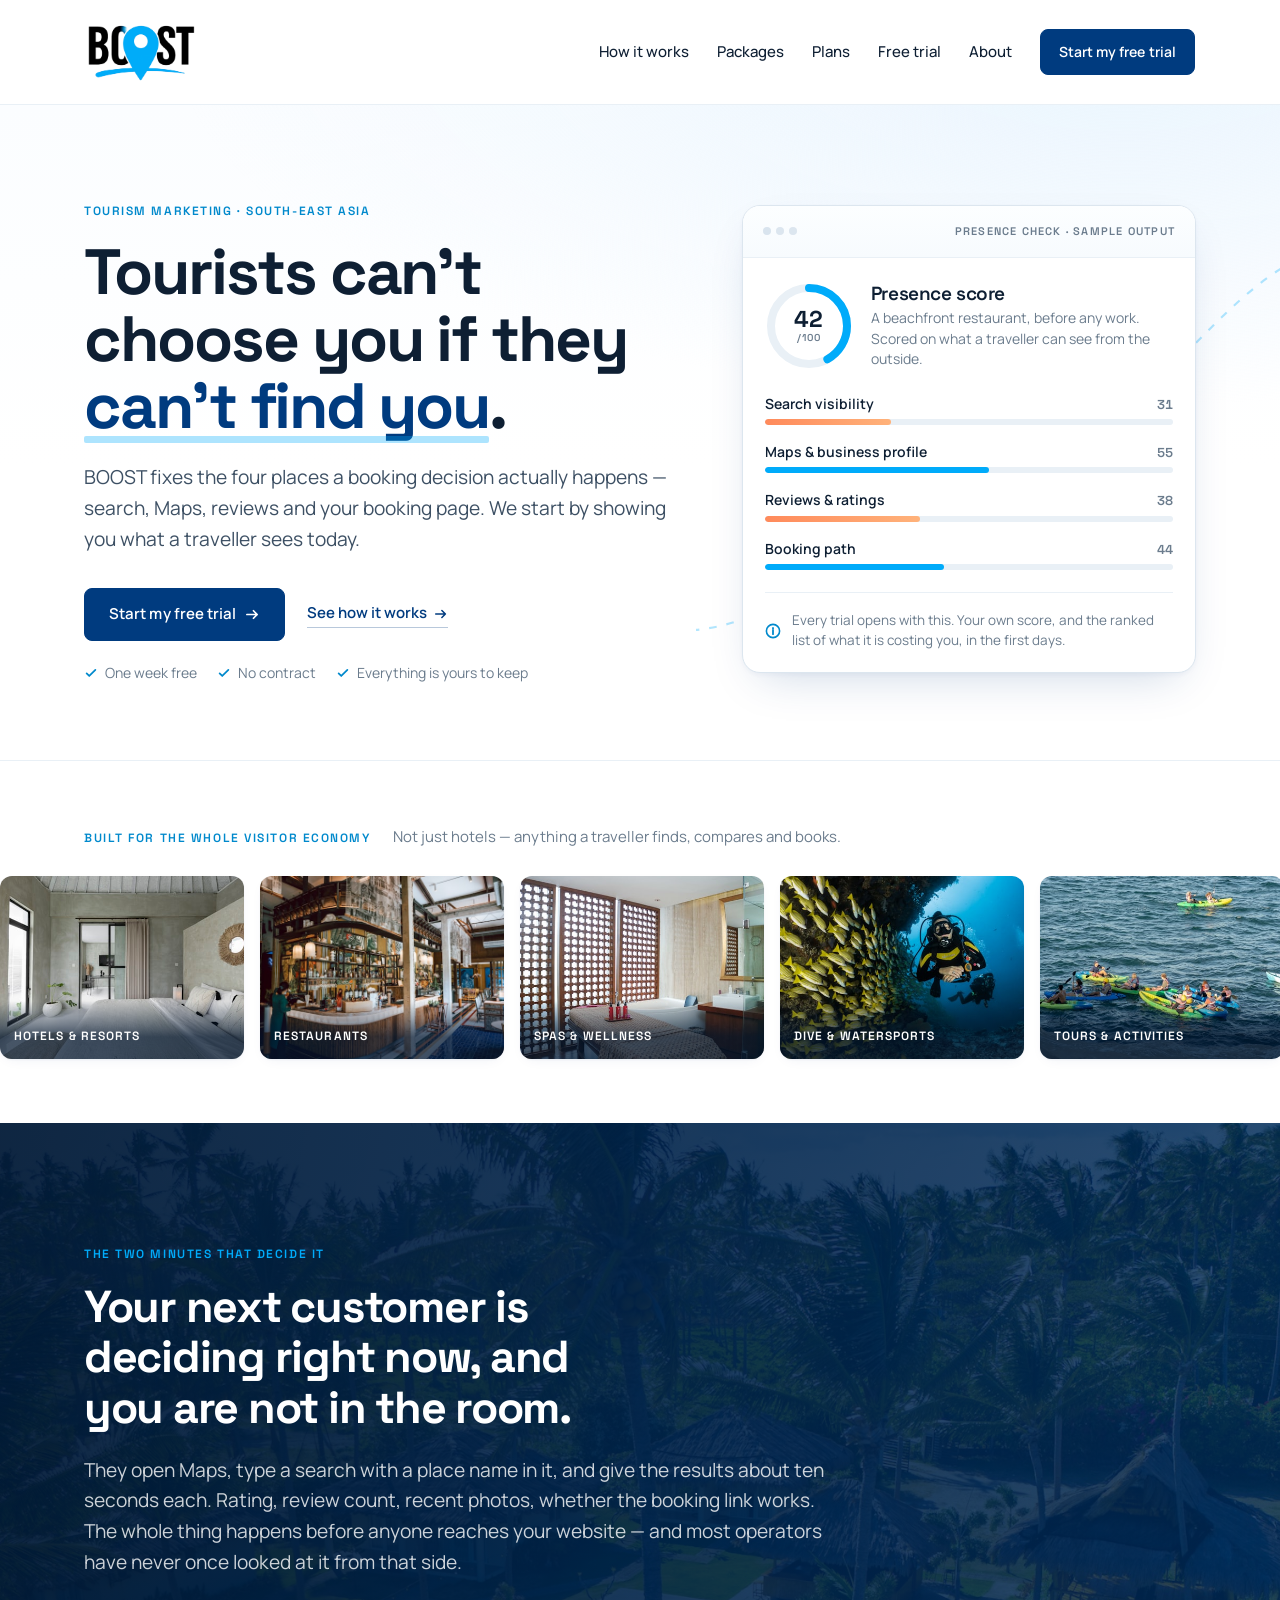
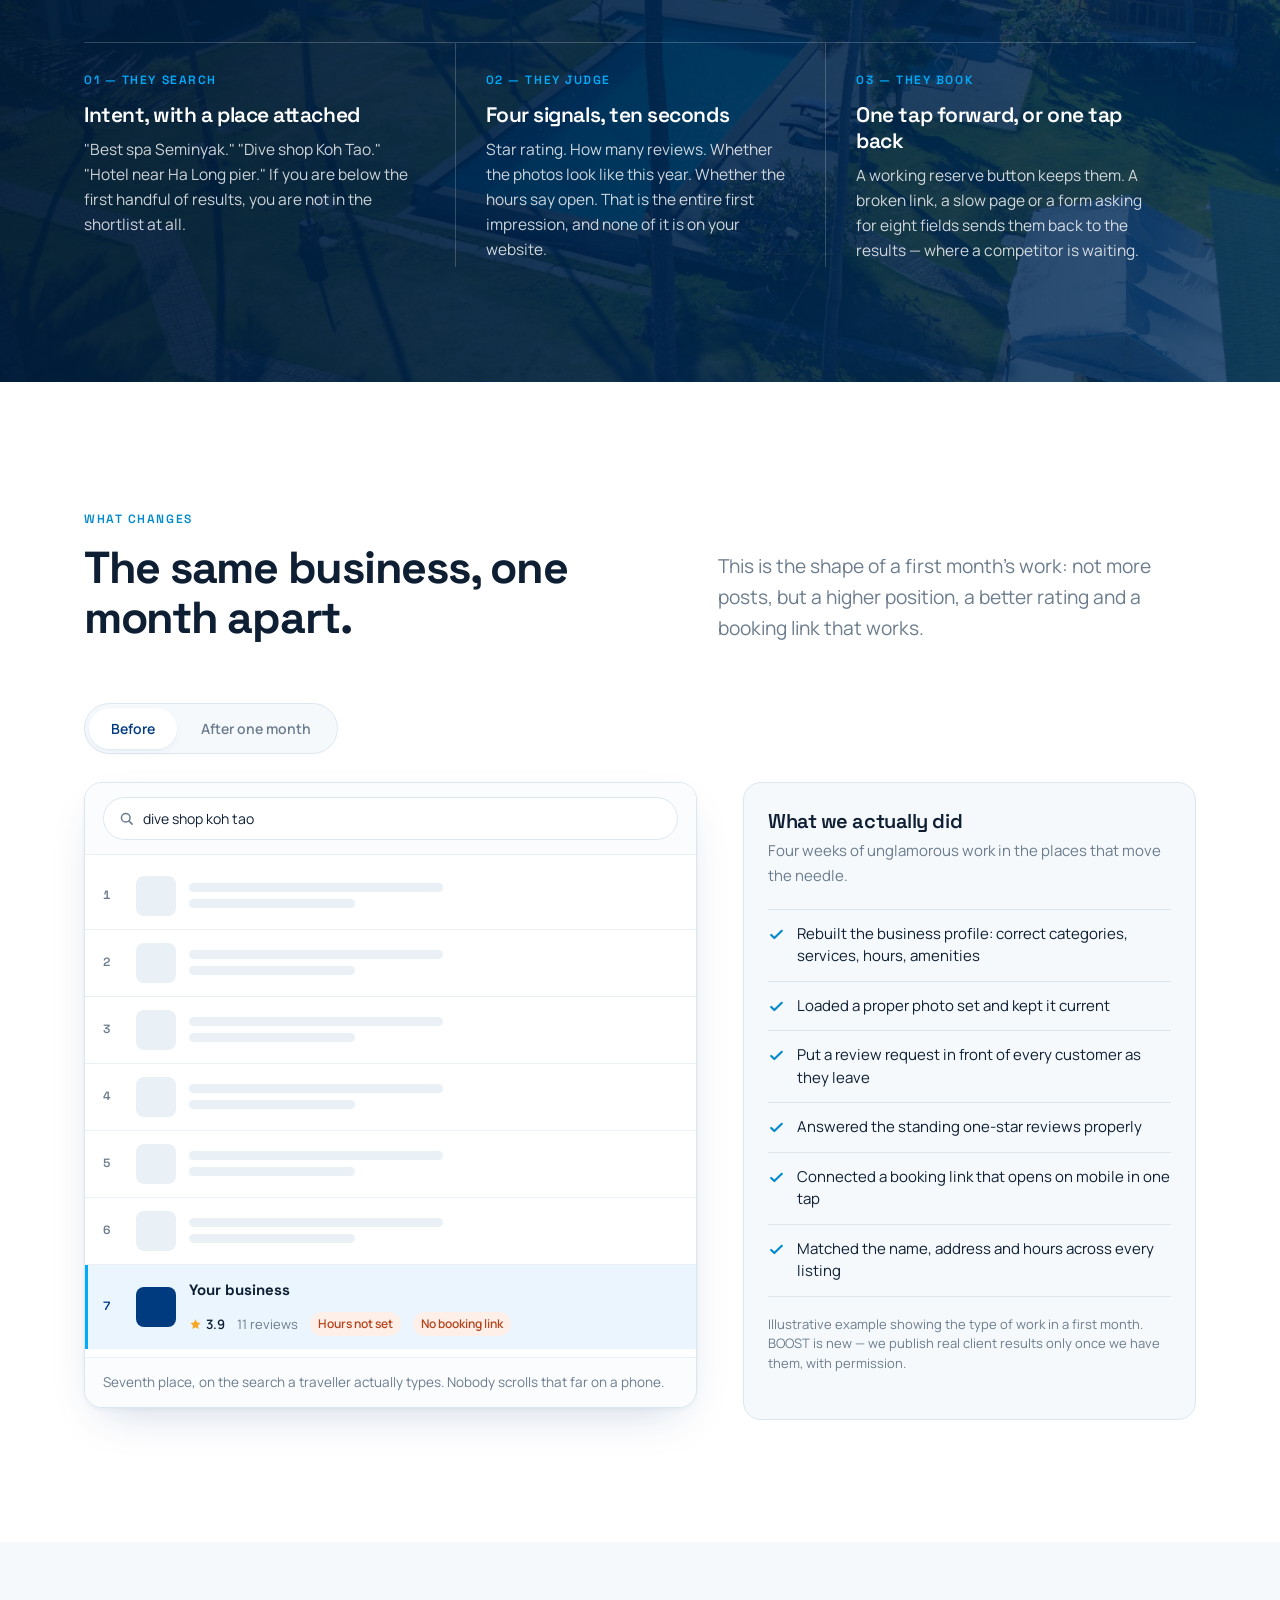
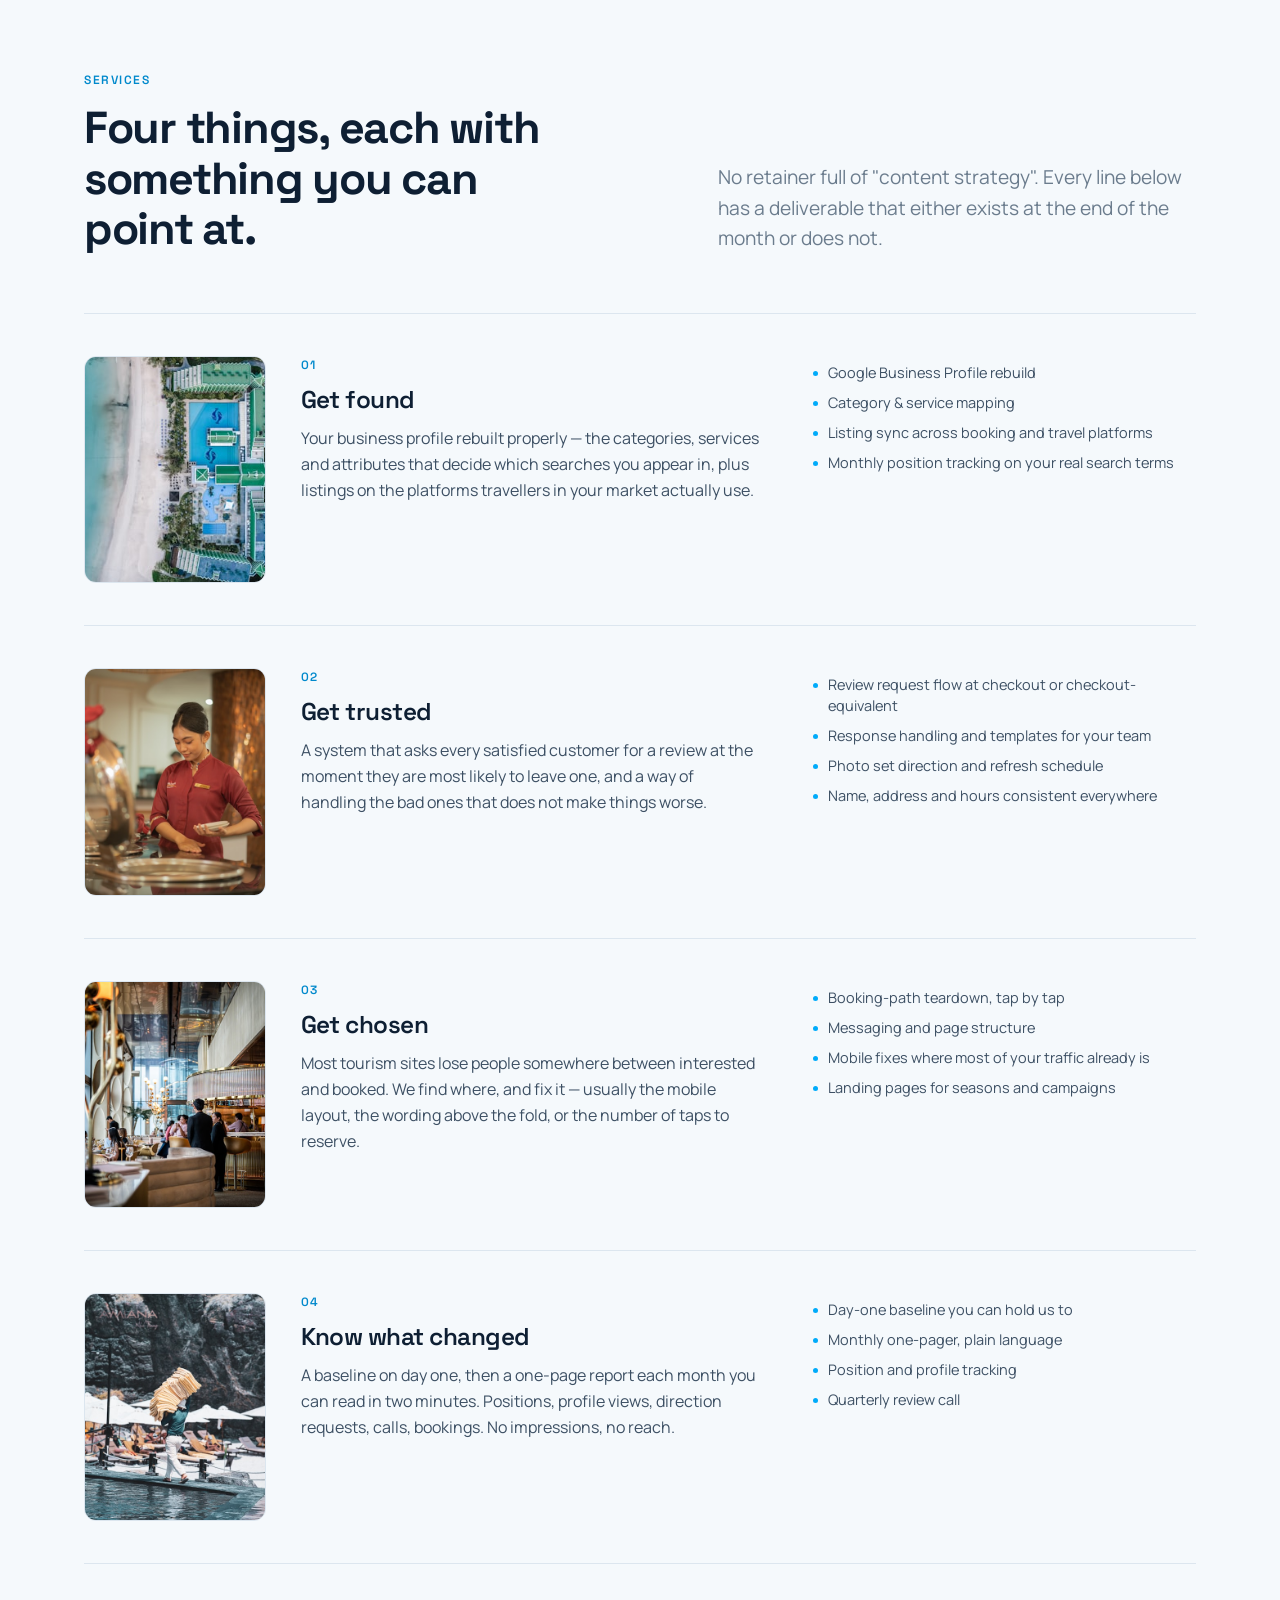
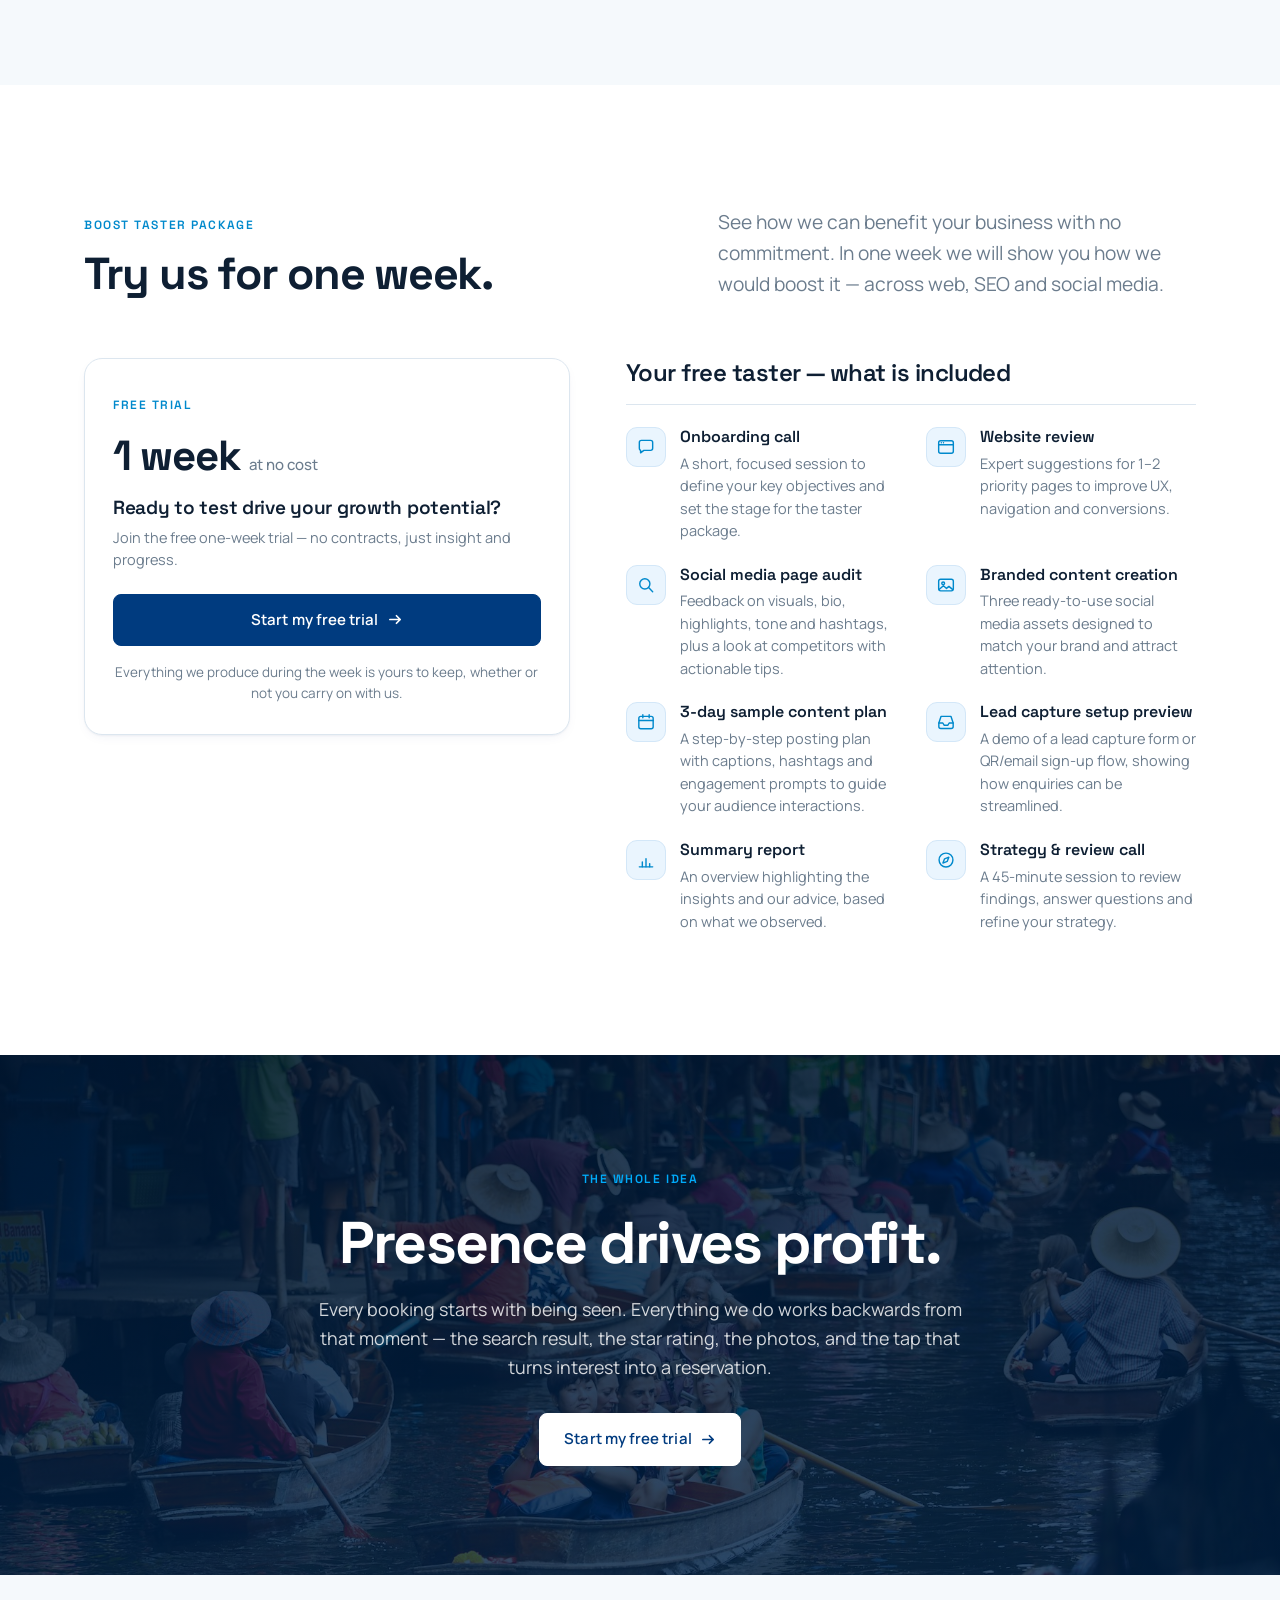
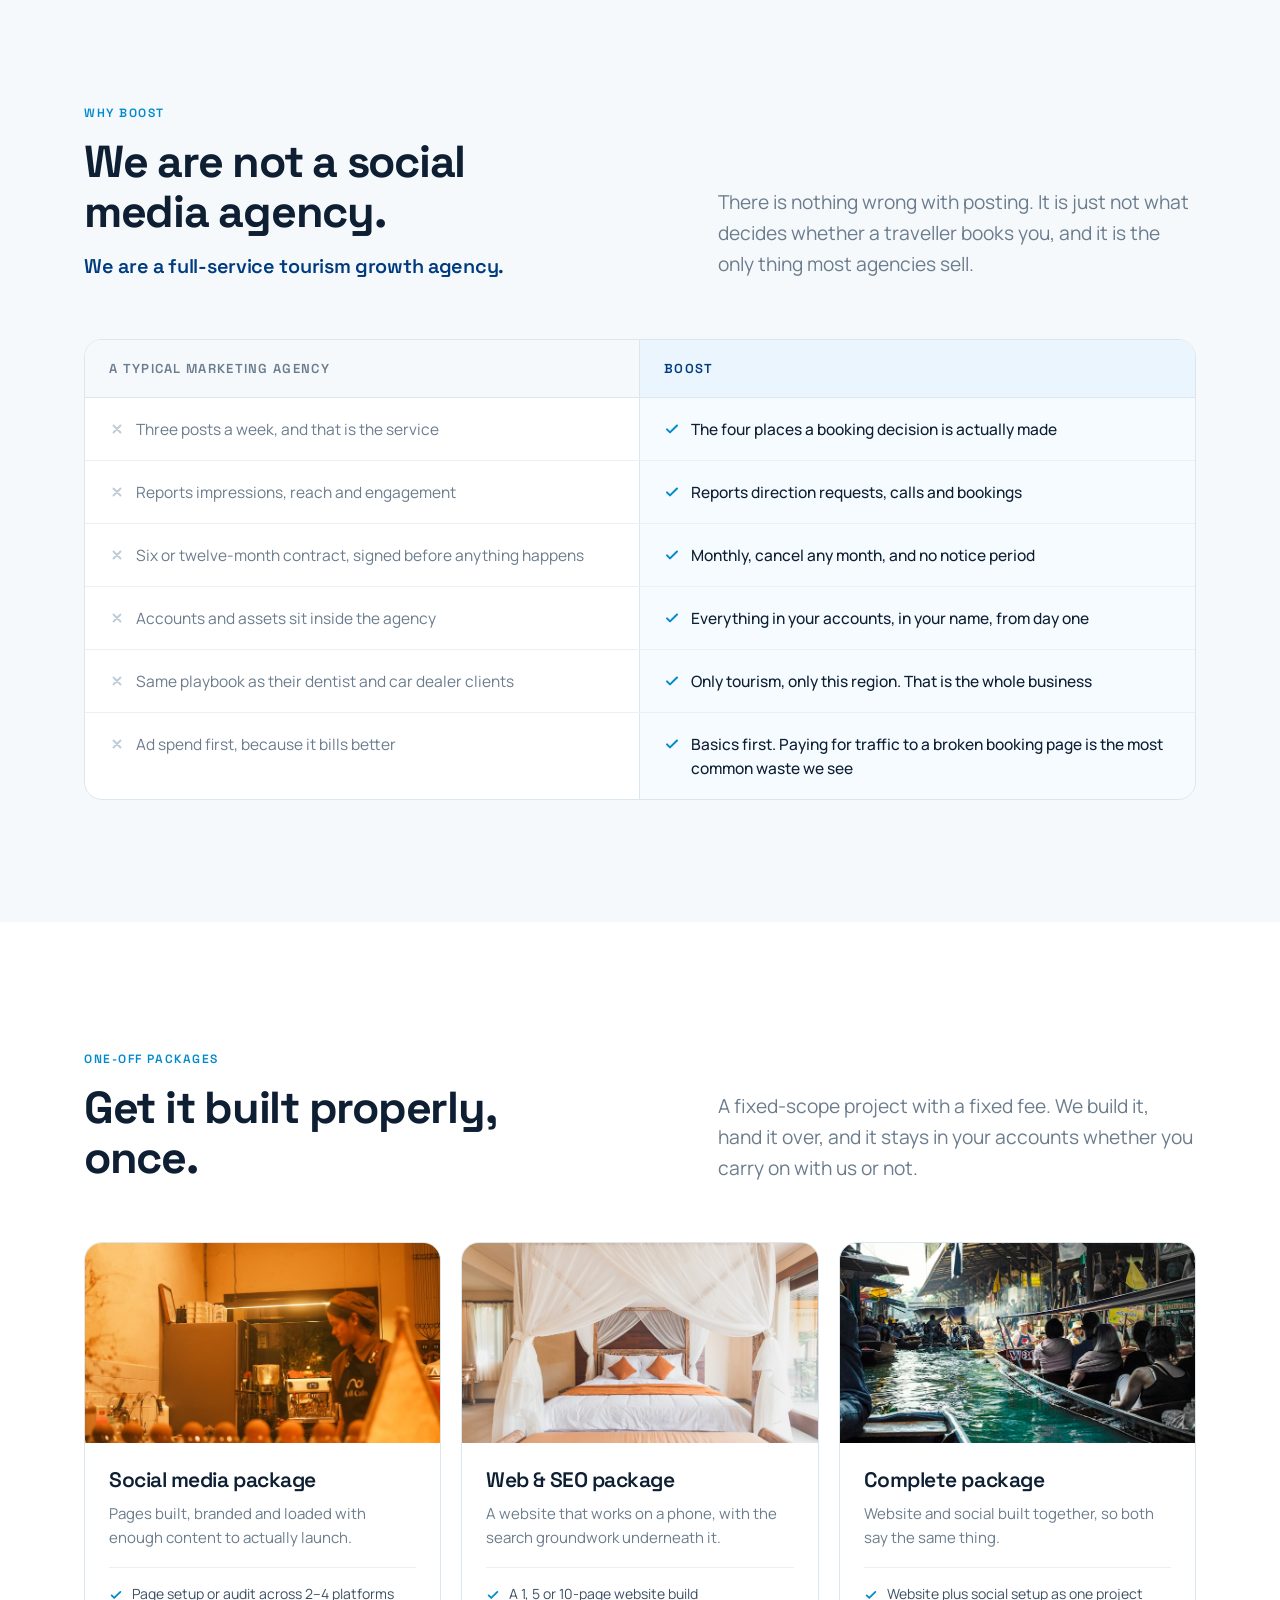
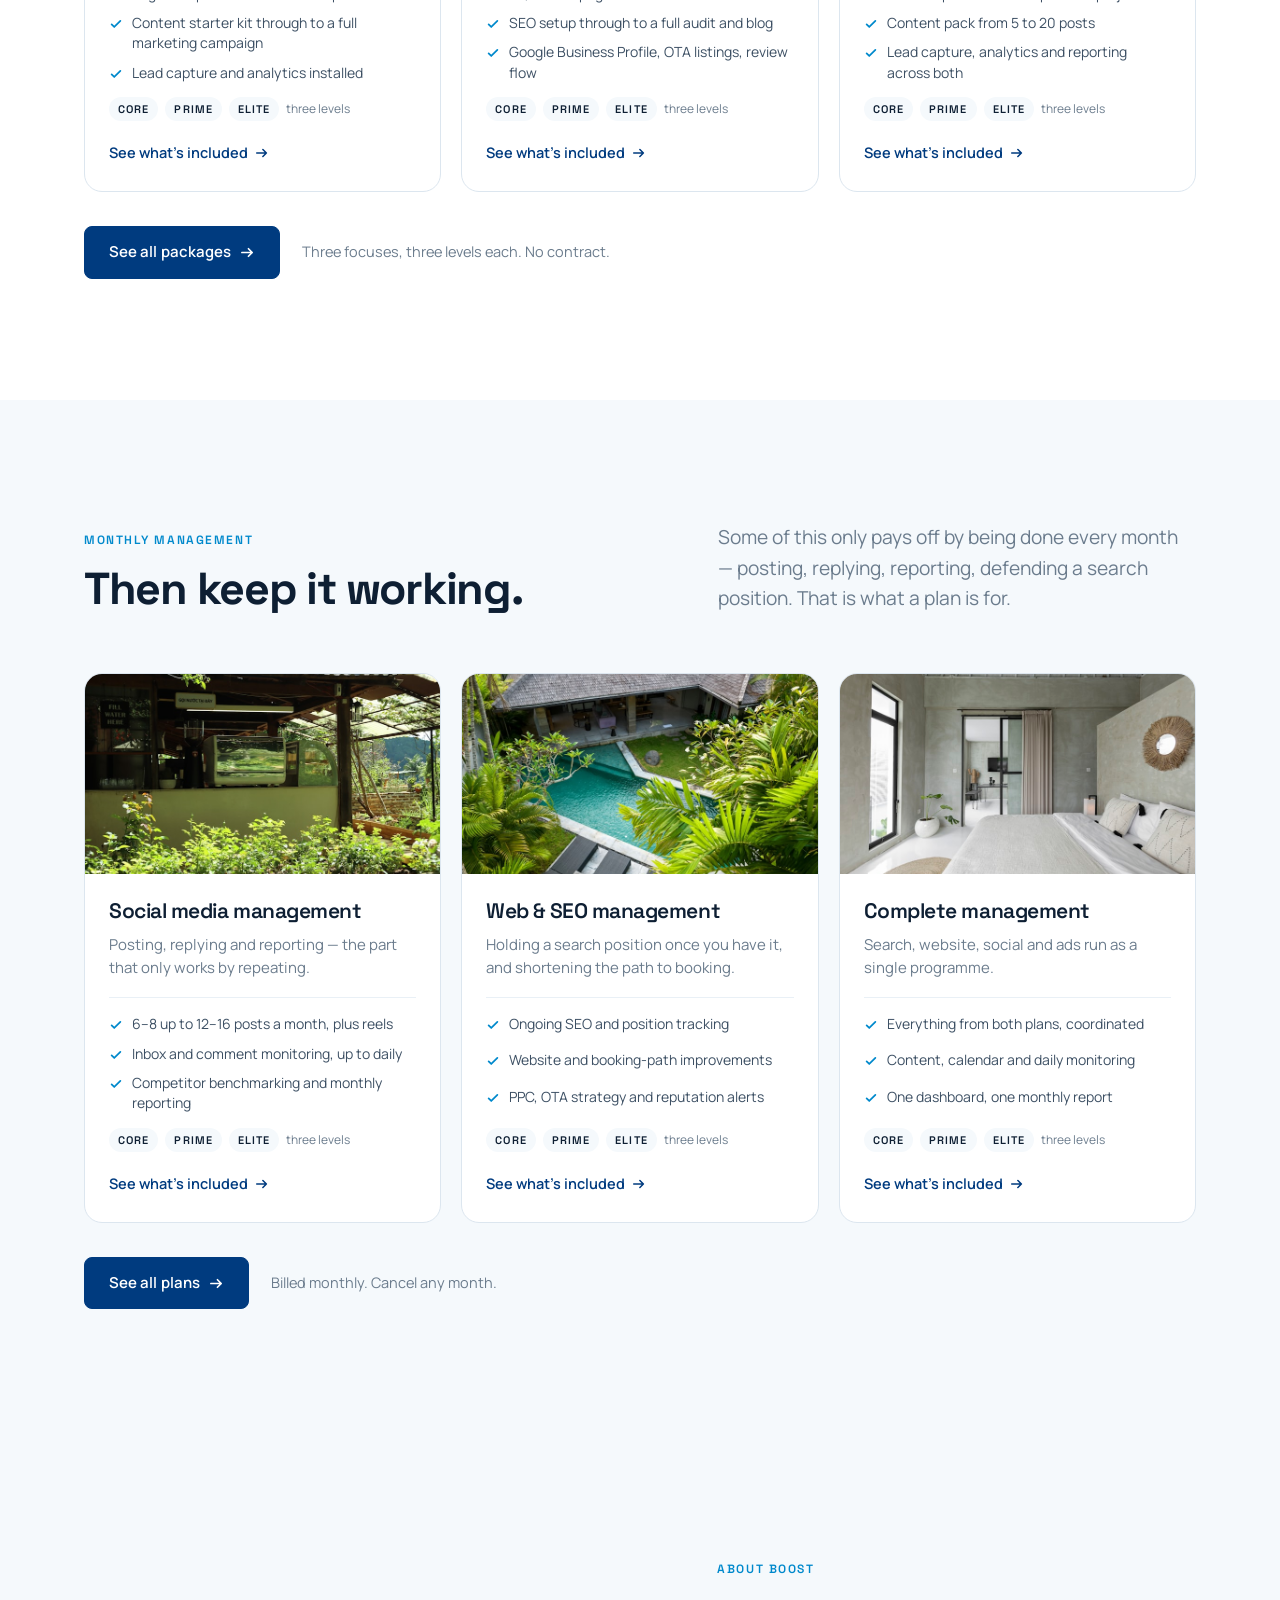
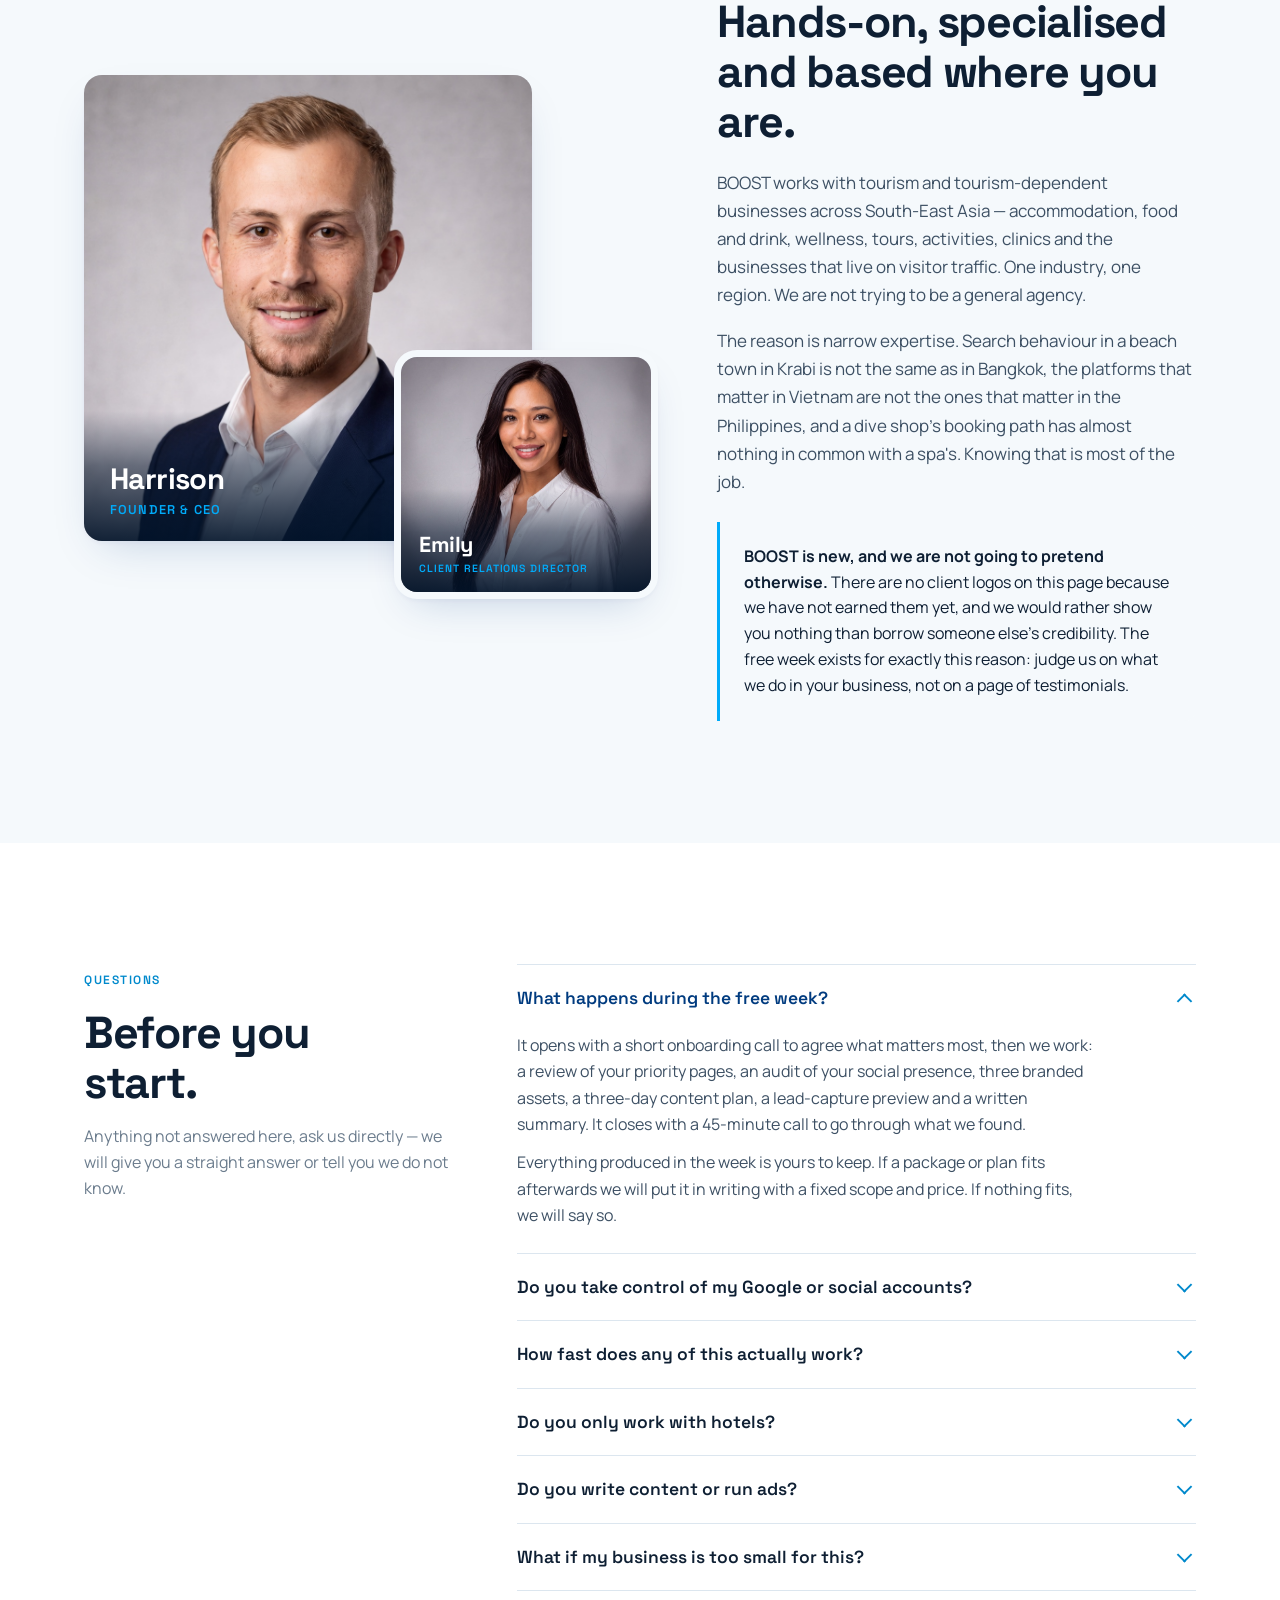
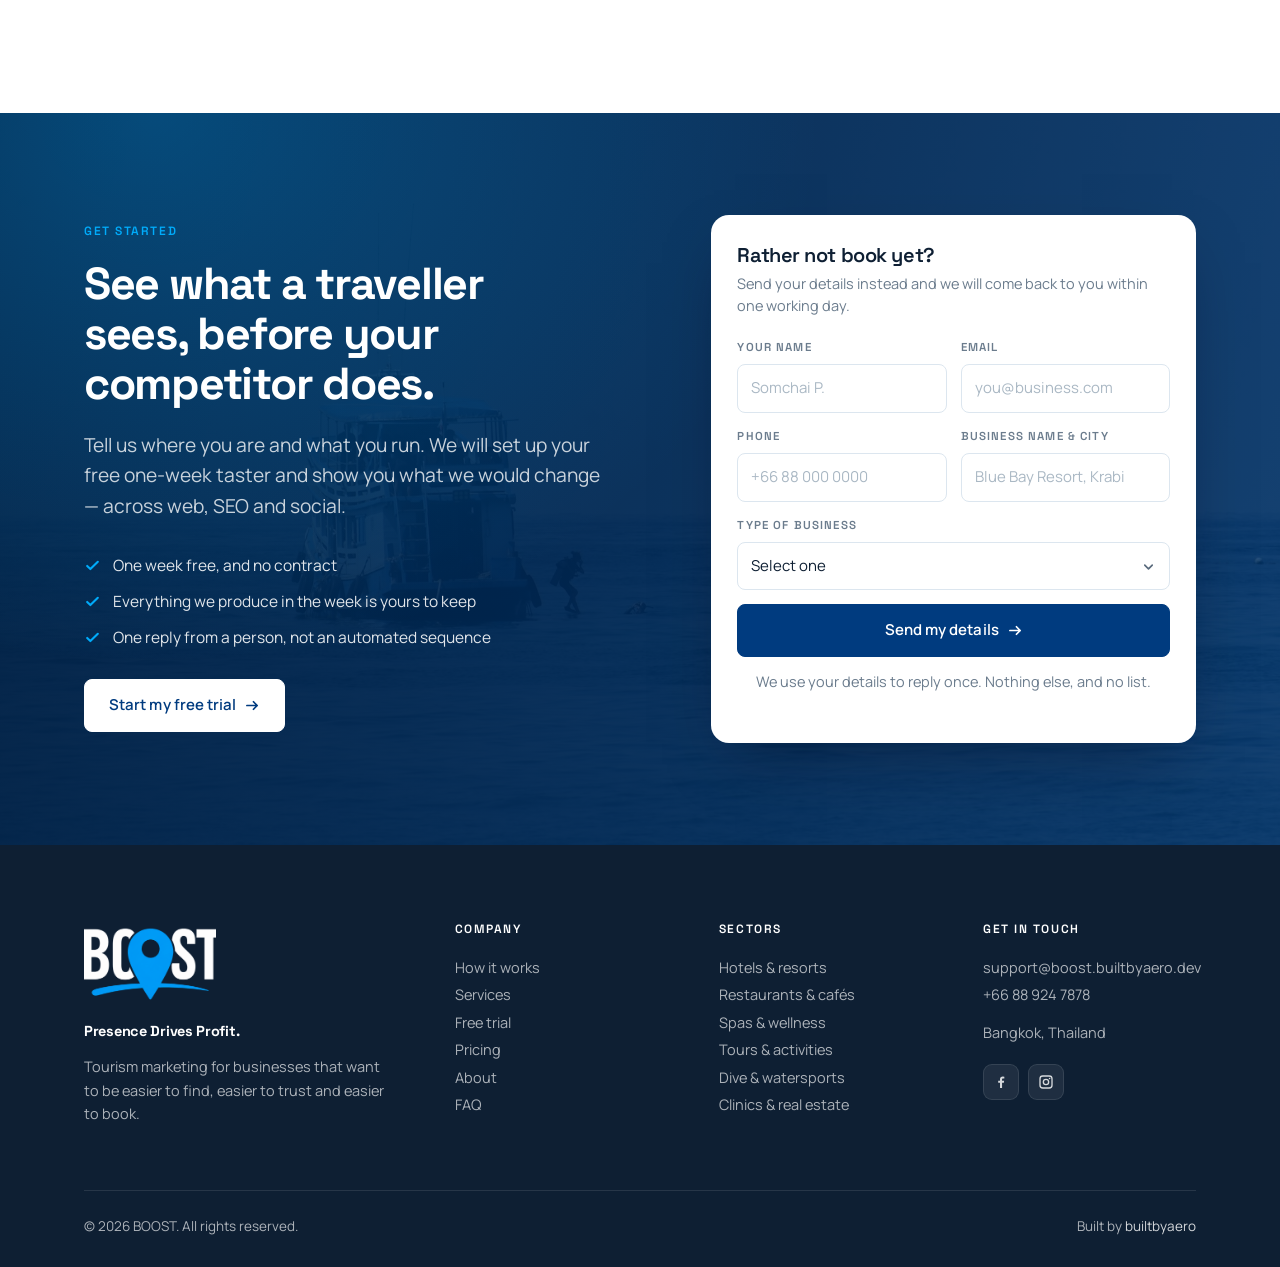
==== index.html @ bd9032d1 "Serve pages at clean URLs packages.html and plans.html move into directories so they are served at /" ====
<!doctype html>
<html lang="en">
<head>
<meta charset="utf-8">
<meta name="viewport" content="width=device-width, initial-scale=1">
<title>Tourism Marketing Agency in South-East Asia | BOOST</title>
<meta name="description" content="BOOST fixes the four places a traveller decides — search, Maps, reviews and your booking page. Web, SEO and social for hotels, restaurants, spas and tours. Free 1-week trial.">
<meta name="theme-color" content="#FFFFFF">
<link rel="canonical" href="https://boost.builtbyaero.dev/">
<meta name="robots" content="noindex, nofollow">
<meta property="og:type" content="website">
<meta property="og:site_name" content="BOOST">
<meta property="og:locale" content="en_GB">
<meta property="og:url" content="https://boost.builtbyaero.dev/">
<meta property="og:title" content="Tourism Marketing Agency in South-East Asia | BOOST">
<meta property="og:description" content="BOOST fixes the four places a traveller decides — search, Maps, reviews and your booking page. Web, SEO and social for hotels, restaurants, spas and tours. Free 1-week trial.">
<meta property="og:image" content="https://boost.builtbyaero.dev/assets/img/og-cover.jpg">
<meta property="og:image:width" content="1200">
<meta property="og:image:height" content="630">
<meta property="og:image:alt" content="BOOST — tourists can't choose you if they can't find you">
<meta name="twitter:card" content="summary_large_image">
<meta name="twitter:title" content="Tourism Marketing Agency in South-East Asia | BOOST">
<meta name="twitter:description" content="BOOST fixes the four places a traveller decides — search, Maps, reviews and your booking page. Web, SEO and social for hotels, restaurants, spas and tours. Free 1-week trial.">
<meta name="twitter:image" content="https://boost.builtbyaero.dev/assets/img/og-cover.jpg">
<link rel="preconnect" href="https://fonts.googleapis.com">
<link rel="preconnect" href="https://fonts.gstatic.com" crossorigin>
<link href="https://fonts.googleapis.com/css2?family=Manrope:wght@400;500;600;700&family=Space+Grotesk:wght@500;600;700&display=swap" rel="stylesheet">
<link rel="stylesheet" href="assets/boost.css">
<noscript><link rel="stylesheet" href="assets/nojs.css"></noscript>

<script type="application/ld+json">
{
 "@context": "https://schema.org",
 "@graph": [
  {
   "@type": "ProfessionalService",
   "@id": "https://boost.builtbyaero.dev/#organization",
   "name": "BOOST",
   "description": "Tourism marketing for businesses across South-East Asia — search, Maps, reviews, websites and social media.",
   "url": "https://boost.builtbyaero.dev/",
   "logo": "https://boost.builtbyaero.dev/assets/logo-dark.png",
   "image": "https://boost.builtbyaero.dev/assets/img/og-cover.jpg",
   "email": "support@boost.builtbyaero.dev",
   "telephone": "+66889247878",
   "priceRange": "$$",
   "address": {
    "@type": "PostalAddress",
    "addressLocality": "Bangkok",
    "addressCountry": "TH"
   },
   "areaServed": [
    {
     "@type": "Country",
     "name": "Thailand"
    },
    {
     "@type": "Country",
     "name": "Vietnam"
    },
    {
     "@type": "Country",
     "name": "Indonesia"
    },
    {
     "@type": "Country",
     "name": "Philippines"
    },
    {
     "@type": "Country",
     "name": "Malaysia"
    },
    {
     "@type": "Country",
     "name": "Cambodia"
    },
    {
     "@type": "Country",
     "name": "Laos"
    },
    {
     "@type": "Country",
     "name": "Singapore"
    }
   ],
   "knowsAbout": [
    "Local SEO",
    "Google Business Profile optimisation",
    "Tourism marketing",
    "Social media management",
    "Website conversion optimisation",
    "Online reputation management"
   ],
   "founder": {
    "@type": "Person",
    "name": "Harrison",
    "jobTitle": "Founder & CEO"
   },
   "employee": [
    {
     "@type": "Person",
     "name": "Harrison",
     "jobTitle": "Founder & CEO"
    },
    {
     "@type": "Person",
     "name": "Emily",
     "jobTitle": "Client Relations Director"
    }
   ],
   "sameAs": [
    "https://www.facebook.com/boosttourismco",
    "https://www.instagram.com/boosttourismco/"
   ],
   "potentialAction": {
    "@type": "ReserveAction",
    "name": "Start my free trial",
    "target": {
     "@type": "EntryPoint",
     "urlTemplate": "https://calendly.com/harrison-boost-tourism/boost-free-trial-1",
     "actionPlatform": [
      "https://schema.org/DesktopWebPlatform",
      "https://schema.org/MobileWebPlatform"
     ]
    }
   },
   "contactPoint": {
    "@type": "ContactPoint",
    "contactType": "sales",
    "email": "support@boost.builtbyaero.dev",
    "telephone": "+66889247878",
    "areaServed": "Asia",
    "availableLanguage": "en"
   }
  },
  {
   "@type": "WebSite",
   "@id": "https://boost.builtbyaero.dev/#website",
   "url": "https://boost.builtbyaero.dev/",
   "name": "BOOST",
   "publisher": {
    "@id": "https://boost.builtbyaero.dev/#organization"
   },
   "inLanguage": "en-GB"
  },
  {
   "@type": "FAQPage",
   "mainEntity": [
    {
     "@type": "Question",
     "name": "What happens during the free week?",
     "acceptedAnswer": {
      "@type": "Answer",
      "text": "It opens with a short onboarding call to agree what matters most, then we work: a review of your priority pages, an audit of your social presence, three branded assets, a three-day content plan, a lead-capture preview and a written summary. It closes with a 45-minute call to go through what we found. Everything produced in the week is yours to keep. If a package or plan fits afterwards we will put it in writing with a fixed scope and price. If nothing fits, we will say so."
     }
    },
    {
     "@type": "Question",
     "name": "Do you take control of my Google or social accounts?",
     "acceptedAnswer": {
      "@type": "Answer",
      "text": "No. We work inside your accounts as an added manager. You own them the whole way through and you can remove our access in two clicks. If an agency asks you to create accounts under their name, that is a reason to walk away."
     }
    },
    {
     "@type": "Question",
     "name": "How fast does any of this actually work?",
     "acceptedAnswer": {
      "@type": "Answer",
      "text": "Profile and listing work shows up in days — hours, photos, booking links and categories update quickly. Search position and review volume take weeks to months, because they depend on real customer behaviour accumulating. Anyone promising first position in a fortnight is either guessing or selling you something."
     }
    },
    {
     "@type": "Question",
     "name": "Do you only work with hotels?",
     "acceptedAnswer": {
      "@type": "Answer",
      "text": "No — accommodation is one sector out of many, and roughly one client in three. Restaurants, cafés and bars, spas and wellness, dive and watersports, tour and activity operators, golf clubs, clinics treating international visitors, car and bike rental, and real-estate agencies selling to overseas buyers. The four decision points are the same for all of them: whether a traveller can find you, whether what they see makes them trust you, and whether booking or enquiring takes one tap or five."
     }
    },
    {
     "@type": "Question",
     "name": "Do you write content or run ads?",
     "acceptedAnswer": {
      "@type": "Answer",
      "text": "We write what the profiles, listings and pages we are fixing need. We do not run ads until the basics are right — paying for traffic into a broken booking path is the most common way we see tourism businesses waste money."
     }
    },
    {
     "@type": "Question",
     "name": "What if my business is too small for this?",
     "acceptedAnswer": {
      "@type": "Answer",
      "text": "A single-van tour operator has the same four decision points as a two-hundred-room resort, and usually more to gain, because nobody has ever looked at them. The free week costs you nothing and tells you either way."
     }
    }
   ]
  }
 ]
}
</script>
</head>
<body>
<a class="skip" href="#main">Skip to content</a>

<header class="hdr" id="hdr">
  <div class="shell">
    <div class="hdr-in">
      <a class="brand" href="/" aria-label="BOOST — home">
        <img src="assets/logo-dark.png" alt="BOOST" width="640" height="377">
      </a>
      <nav class="nav" aria-label="Primary">
        <a href="#how">How it works</a>
        <a href="/packages/">Packages</a>
        <a href="/plans/">Plans</a>
        <a href="#trial">Free trial</a>
        <a href="#about">About</a>
      </nav>
      <a class="btn btn-primary" href="https://calendly.com/harrison-boost-tourism/boost-free-trial-1" target="_blank" rel="noopener">Start my free trial</a>
      <button class="burger" type="button" aria-label="Open menu" aria-expanded="false" aria-controls="mnav"><span></span></button>
    </div>
    <nav class="mnav" id="mnav" aria-label="Mobile">
        <a href="#how">How it works</a>
        <a href="/packages/">Packages</a>
        <a href="/plans/">Plans</a>
        <a href="#trial">Free trial</a>
        <a href="#about">About</a>
      <a href="#faq">FAQ</a>
      <a class="btn btn-primary" href="https://calendly.com/harrison-boost-tourism/boost-free-trial-1" target="_blank" rel="noopener">Start my free trial</a>
    </nav>
  </div>
</header>

<main id="main">

<!-- ================= HERO ================= -->
<section class="hero">
  <div class="shell hero-grid">
    <div class="rv">
      <span class="label">Tourism marketing · South-East Asia</span>
      <h1>Tourists can't choose you if they <em>can't find you</em>.</h1>
      <p class="lede hero-sub">BOOST fixes the four places a booking decision actually happens — search, Maps, reviews and your booking page. We start by showing you what a traveller sees today.</p>
      <div class="hero-actions">
        <a class="btn btn-primary" href="https://calendly.com/harrison-boost-tourism/boost-free-trial-1" target="_blank" rel="noopener">Start my free trial
          <svg viewBox="0 0 16 16" fill="none" aria-hidden="true"><path d="M2 8h11M9 4l4 4-4 4" stroke="currentColor" stroke-width="1.8" stroke-linecap="round" stroke-linejoin="round"/></svg>
        </a>
        <a class="tlink" href="#how">See how it works
          <svg viewBox="0 0 16 16" fill="none" aria-hidden="true"><path d="M2 8h11M9 4l4 4-4 4" stroke="currentColor" stroke-width="1.8" stroke-linecap="round" stroke-linejoin="round"/></svg>
        </a>
      </div>
      <div class="hero-fine">
        <span><svg viewBox="0 0 16 16" fill="none" aria-hidden="true"><path d="M3 8.4l3 3L13 4.5" stroke="currentColor" stroke-width="2" stroke-linecap="round" stroke-linejoin="round"/></svg> One week free</span>
        <span><svg viewBox="0 0 16 16" fill="none" aria-hidden="true"><path d="M3 8.4l3 3L13 4.5" stroke="currentColor" stroke-width="2" stroke-linecap="round" stroke-linejoin="round"/></svg> No contract</span>
        <span><svg viewBox="0 0 16 16" fill="none" aria-hidden="true"><path d="M3 8.4l3 3L13 4.5" stroke="currentColor" stroke-width="2" stroke-linecap="round" stroke-linejoin="round"/></svg> Everything is yours to keep</span>
      </div>
    </div>

    <!-- the product, shown rather than described -->
    <div class="score rv" id="score">
      <div class="score-top">
        <span class="score-dot" aria-hidden="true"><i></i><i></i><i></i></span>
        <span class="score-tag">Presence check · sample output</span>
      </div>
      <div class="score-body">
        <div class="score-head">
          <div class="gauge">
            <svg viewBox="0 0 88 88" aria-hidden="true">
              <circle class="trk" cx="44" cy="44" r="38"></circle>
              <circle class="val" cx="44" cy="44" r="38"></circle>
            </svg>
            <b>42<i>/100</i></b>
          </div>
          <div>
            <h3>Presence score</h3>
            <p>A beachfront restaurant, before any work. Scored on what a traveller can see from the outside.</p>
          </div>
        </div>

        <div class="bars">
          <div class="bar-row">
            <span class="nm">Search visibility</span><span class="vl">31</span>
            <span class="bar low"><i class="w-31" data-w="31"></i></span>
          </div>
          <div class="bar-row">
            <span class="nm">Maps &amp; business profile</span><span class="vl">55</span>
            <span class="bar"><i class="w-55" data-w="55"></i></span>
          </div>
          <div class="bar-row">
            <span class="nm">Reviews &amp; ratings</span><span class="vl">38</span>
            <span class="bar low"><i class="w-38" data-w="38"></i></span>
          </div>
          <div class="bar-row">
            <span class="nm">Booking path</span><span class="vl">44</span>
            <span class="bar"><i class="w-44" data-w="44"></i></span>
          </div>
        </div>

        <p class="score-foot">
          <svg viewBox="0 0 16 16" fill="none" aria-hidden="true"><circle cx="8" cy="8" r="6.6" stroke="currentColor" stroke-width="1.6"/><path d="M8 7.2v4M8 4.9v.9" stroke="currentColor" stroke-width="1.8" stroke-linecap="round"/></svg>
          Every trial opens with this. Your own score, and the ranked list of what it is costing you, in the first days.
        </p>
      </div>
    </div>
  </div>
</section>

<!-- ================= SECTOR REEL ================= -->
<section class="reel" aria-label="Sectors BOOST works with">
  <div class="shell reel-head">
    <span class="label">Built for the whole visitor economy</span>
    <p>Not just hotels — anything a traveller finds, compares and books.</p>
  </div>
  <div class="reel-track">
    <div class="reel-row">
        <figure class="reel-card">
          <img src="assets/img/1613553474179-e1eda3ea5734-520.jpg" alt="Guest room with morning light through a glass door" decoding="async">
          <figcaption>Hotels &amp; resorts</figcaption>
        </figure>
        <figure class="reel-card">
          <img src="assets/img/1611520312263-bffd34597392-520.jpg" alt="Timber-lined dining room of a restaurant" decoding="async">
          <figcaption>Restaurants</figcaption>
        </figure>
        <figure class="reel-card">
          <img src="assets/img/1737352777897-e22953991a32-520.jpg" alt="Treatment room with a carved timber screen" decoding="async">
          <figcaption>Spas &amp; wellness</figcaption>
        </figure>
        <figure class="reel-card">
          <img src="assets/img/1544551763-46a013bb70d5-520.jpg" alt="Scuba diver swimming beside a shoal of fish" decoding="async">
          <figcaption>Dive &amp; watersports</figcaption>
        </figure>
        <figure class="reel-card">
          <img src="assets/img/1768116439689-ddbcf440c58c-520.jpg" alt="A group paddling sea kayaks along the coast" loading="lazy" decoding="async">
          <figcaption>Tours &amp; activities</figcaption>
        </figure>
        <figure class="reel-card">
          <img src="assets/img/1710262460933-b6cd57df492d-520.jpg" alt="Golf fairway with mountains behind" loading="lazy" decoding="async">
          <figcaption>Golf</figcaption>
        </figure>
        <figure class="reel-card">
          <img src="assets/img/1773394809988-d05a2385b288-520.jpg" alt="Outdoor cafe counter surrounded by planting" loading="lazy" decoding="async">
          <figcaption>Cafés</figcaption>
        </figure>
        <figure class="reel-card">
          <img src="assets/img/1728048756938-de1ccee0ab15-520.jpg" alt="Private villa and pool surrounded by planting" loading="lazy" decoding="async">
          <figcaption>Rentals &amp; villas</figcaption>
        </figure>
    </div>
    <div class="reel-row" aria-hidden="true">
        <figure class="reel-card">
          <img src="assets/img/1613553474179-e1eda3ea5734-520.jpg" alt="" loading="lazy" decoding="async">
          <figcaption>Hotels &amp; resorts</figcaption>
        </figure>
        <figure class="reel-card">
          <img src="assets/img/1611520312263-bffd34597392-520.jpg" alt="" loading="lazy" decoding="async">
          <figcaption>Restaurants</figcaption>
        </figure>
        <figure class="reel-card">
          <img src="assets/img/1737352777897-e22953991a32-520.jpg" alt="" loading="lazy" decoding="async">
          <figcaption>Spas &amp; wellness</figcaption>
        </figure>
        <figure class="reel-card">
          <img src="assets/img/1544551763-46a013bb70d5-520.jpg" alt="" loading="lazy" decoding="async">
          <figcaption>Dive &amp; watersports</figcaption>
        </figure>
        <figure class="reel-card">
          <img src="assets/img/1768116439689-ddbcf440c58c-520.jpg" alt="" loading="lazy" decoding="async">
          <figcaption>Tours &amp; activities</figcaption>
        </figure>
        <figure class="reel-card">
          <img src="assets/img/1710262460933-b6cd57df492d-520.jpg" alt="" loading="lazy" decoding="async">
          <figcaption>Golf</figcaption>
        </figure>
        <figure class="reel-card">
          <img src="assets/img/1773394809988-d05a2385b288-520.jpg" alt="" loading="lazy" decoding="async">
          <figcaption>Cafés</figcaption>
        </figure>
        <figure class="reel-card">
          <img src="assets/img/1728048756938-de1ccee0ab15-520.jpg" alt="" loading="lazy" decoding="async">
          <figcaption>Rentals &amp; villas</figcaption>
        </figure>
    </div>
    <div class="reel-row" aria-hidden="true">
        <figure class="reel-card">
          <img src="assets/img/1613553474179-e1eda3ea5734-520.jpg" alt="" loading="lazy" decoding="async">
          <figcaption>Hotels &amp; resorts</figcaption>
        </figure>
        <figure class="reel-card">
          <img src="assets/img/1611520312263-bffd34597392-520.jpg" alt="" loading="lazy" decoding="async">
          <figcaption>Restaurants</figcaption>
        </figure>
        <figure class="reel-card">
          <img src="assets/img/1737352777897-e22953991a32-520.jpg" alt="" loading="lazy" decoding="async">
          <figcaption>Spas &amp; wellness</figcaption>
        </figure>
        <figure class="reel-card">
          <img src="assets/img/1544551763-46a013bb70d5-520.jpg" alt="" loading="lazy" decoding="async">
          <figcaption>Dive &amp; watersports</figcaption>
        </figure>
        <figure class="reel-card">
          <img src="assets/img/1768116439689-ddbcf440c58c-520.jpg" alt="" loading="lazy" decoding="async">
          <figcaption>Tours &amp; activities</figcaption>
        </figure>
        <figure class="reel-card">
          <img src="assets/img/1710262460933-b6cd57df492d-520.jpg" alt="" loading="lazy" decoding="async">
          <figcaption>Golf</figcaption>
        </figure>
        <figure class="reel-card">
          <img src="assets/img/1773394809988-d05a2385b288-520.jpg" alt="" loading="lazy" decoding="async">
          <figcaption>Cafés</figcaption>
        </figure>
        <figure class="reel-card">
          <img src="assets/img/1728048756938-de1ccee0ab15-520.jpg" alt="" loading="lazy" decoding="async">
          <figcaption>Rentals &amp; villas</figcaption>
        </figure>
    </div>
  </div>
</section>

<!-- ================= THE PROBLEM ================= -->
<section class="band" id="how">
  <img class="band-bg" src="assets/img/1722114459564-d2a4c70a3efa-1800.jpg" srcset="assets/img/1722114459564-d2a4c70a3efa-760.jpg 760w, assets/img/1722114459564-d2a4c70a3efa-1200.jpg 1200w, assets/img/1722114459564-d2a4c70a3efa-1800.jpg 1800w, assets/img/1722114459564-d2a4c70a3efa-2400.jpg 2400w" sizes="100vw" alt="" aria-hidden="true" loading="lazy">
  <div class="shell band-in">
    <div class="rv">
      <span class="label label-on-dark">The two minutes that decide it</span>
      <h2 class="mt-16">Your next customer is deciding right now, and you are not in the room.</h2>
      <p class="lede">They open Maps, type a search with a place name in it, and give the results about ten seconds each. Rating, review count, recent photos, whether the booking link works. The whole thing happens before anyone reaches your website — and most operators have never once looked at it from that side.</p>
    </div>
    <div class="steps rv">
      <article class="step">
        <span class="n">01 — THEY SEARCH</span>
        <h3>Intent, with a place attached</h3>
        <p>"Best spa Seminyak." "Dive shop Koh Tao." "Hotel near Ha Long pier." If you are below the first handful of results, you are not in the shortlist at all.</p>
      </article>
      <article class="step">
        <span class="n">02 — THEY JUDGE</span>
        <h3>Four signals, ten seconds</h3>
        <p>Star rating. How many reviews. Whether the photos look like this year. Whether the hours say open. That is the entire first impression, and none of it is on your website.</p>
      </article>
      <article class="step">
        <span class="n">03 — THEY BOOK</span>
        <h3>One tap forward, or one tap back</h3>
        <p>A working reserve button keeps them. A broken link, a slow page or a form asking for eight fields sends them back to the results — where a competitor is waiting.</p>
      </article>
    </div>
  </div>
</section>

<!-- ================= THE DEMONSTRATION ================= -->
<section class="section">
  <div class="shell">
    <div class="head rv">
      <div>
        <span class="label">What changes</span>
        <h2>The same business, one month apart.</h2>
      </div>
      <p class="lede">This is the shape of a first month's work: not more posts, but a higher position, a better rating and a booking link that works.</p>
    </div>

    <div class="rv">
      <div class="demo-switch" role="tablist" aria-label="Before and after">
        <button type="button" role="tab" id="tab-before" aria-selected="true" aria-controls="panel-demo">Before</button>
        <button type="button" role="tab" id="tab-after" aria-selected="false" aria-controls="panel-demo">After one month</button>
      </div>

      <div class="demo-wrap" id="panel-demo" role="tabpanel" aria-labelledby="tab-before">
        <div class="serp">
          <div class="serp-bar">
            <span class="serp-field">
              <svg viewBox="0 0 16 16" fill="none" aria-hidden="true"><circle cx="7.2" cy="7.2" r="4.6" stroke="currentColor" stroke-width="1.6"/><path d="M10.8 10.8L14 14" stroke="currentColor" stroke-width="1.6" stroke-linecap="round"/></svg>
              dive shop koh tao
            </span>
          </div>

          <!-- BEFORE -->
          <div class="serp-list" data-view="before">
            <div class="serp-row"><span class="serp-rank">1</span><span class="serp-thumb"></span><span class="serp-meat"><i class="ghost w1"></i><i class="ghost w2"></i></span></div>
            <div class="serp-row"><span class="serp-rank">2</span><span class="serp-thumb"></span><span class="serp-meat"><i class="ghost w1"></i><i class="ghost w2"></i></span></div>
            <div class="serp-row"><span class="serp-rank">3</span><span class="serp-thumb"></span><span class="serp-meat"><i class="ghost w1"></i><i class="ghost w2"></i></span></div>
            <div class="serp-row"><span class="serp-rank">4</span><span class="serp-thumb"></span><span class="serp-meat"><i class="ghost w1"></i><i class="ghost w2"></i></span></div>
            <div class="serp-row"><span class="serp-rank">5</span><span class="serp-thumb"></span><span class="serp-meat"><i class="ghost w1"></i><i class="ghost w2"></i></span></div>
            <div class="serp-row"><span class="serp-rank">6</span><span class="serp-thumb"></span><span class="serp-meat"><i class="ghost w1"></i><i class="ghost w2"></i></span></div>
            <div class="serp-row you">
              <span class="serp-rank">7</span><span class="serp-thumb"></span>
              <span class="serp-meat">
                <span class="you-name">Your business</span>
                <span class="you-meta">
                  <span class="stars"><svg viewBox="0 0 16 16" fill="currentColor" aria-hidden="true"><path d="M8 1.6l1.9 3.9 4.3.6-3.1 3 .7 4.3L8 11.4l-3.8 2 .7-4.3-3.1-3 4.3-.6z"/></svg> 3.9</span>
                  <span>11 reviews</span>
                  <span class="flag bad">Hours not set</span>
                  <span class="flag bad">No booking link</span>
                </span>
              </span>
            </div>
          </div>

          <!-- AFTER -->
          <div class="serp-list" data-view="after" hidden>
            <div class="serp-row"><span class="serp-rank">1</span><span class="serp-thumb"></span><span class="serp-meat"><i class="ghost w1"></i><i class="ghost w2"></i></span></div>
            <div class="serp-row you">
              <span class="serp-rank">2</span><span class="serp-thumb"></span>
              <span class="serp-meat">
                <span class="you-name">Your business</span>
                <span class="you-meta">
                  <span class="stars"><svg viewBox="0 0 16 16" fill="currentColor" aria-hidden="true"><path d="M8 1.6l1.9 3.9 4.3.6-3.1 3 .7 4.3L8 11.4l-3.8 2 .7-4.3-3.1-3 4.3-.6z"/></svg> 4.6</span>
                  <span>74 reviews</span>
                  <span class="flag good">Open now</span>
                  <span class="flag good">Book online</span>
                </span>
              </span>
            </div>
            <div class="serp-row"><span class="serp-rank">3</span><span class="serp-thumb"></span><span class="serp-meat"><i class="ghost w1"></i><i class="ghost w2"></i></span></div>
            <div class="serp-row"><span class="serp-rank">4</span><span class="serp-thumb"></span><span class="serp-meat"><i class="ghost w1"></i><i class="ghost w2"></i></span></div>
            <div class="serp-row"><span class="serp-rank">5</span><span class="serp-thumb"></span><span class="serp-meat"><i class="ghost w1"></i><i class="ghost w2"></i></span></div>
            <div class="serp-row"><span class="serp-rank">6</span><span class="serp-thumb"></span><span class="serp-meat"><i class="ghost w1"></i><i class="ghost w2"></i></span></div>
            <div class="serp-row"><span class="serp-rank">7</span><span class="serp-thumb"></span><span class="serp-meat"><i class="ghost w1"></i><i class="ghost w2"></i></span></div>
          </div>

          <p class="serp-note" data-note="before">Seventh place, on the search a traveller actually types. Nobody scrolls that far on a phone.</p>
          <p class="serp-note" data-note="after" hidden>Second place, with the two things that decide the tap: a rating people trust and a way to book.</p>
        </div>

        <aside class="delta">
          <h3>What we actually did</h3>
          <p>Four weeks of unglamorous work in the places that move the needle.</p>
          <ul>
            <li><svg viewBox="0 0 16 16" fill="none" aria-hidden="true"><path d="M3 8.4l3 3L13 4.5" stroke="currentColor" stroke-width="2" stroke-linecap="round" stroke-linejoin="round"/></svg> Rebuilt the business profile: correct categories, services, hours, amenities</li>
            <li><svg viewBox="0 0 16 16" fill="none" aria-hidden="true"><path d="M3 8.4l3 3L13 4.5" stroke="currentColor" stroke-width="2" stroke-linecap="round" stroke-linejoin="round"/></svg> Loaded a proper photo set and kept it current</li>
            <li><svg viewBox="0 0 16 16" fill="none" aria-hidden="true"><path d="M3 8.4l3 3L13 4.5" stroke="currentColor" stroke-width="2" stroke-linecap="round" stroke-linejoin="round"/></svg> Put a review request in front of every customer as they leave</li>
            <li><svg viewBox="0 0 16 16" fill="none" aria-hidden="true"><path d="M3 8.4l3 3L13 4.5" stroke="currentColor" stroke-width="2" stroke-linecap="round" stroke-linejoin="round"/></svg> Answered the standing one-star reviews properly</li>
            <li><svg viewBox="0 0 16 16" fill="none" aria-hidden="true"><path d="M3 8.4l3 3L13 4.5" stroke="currentColor" stroke-width="2" stroke-linecap="round" stroke-linejoin="round"/></svg> Connected a booking link that opens on mobile in one tap</li>
            <li><svg viewBox="0 0 16 16" fill="none" aria-hidden="true"><path d="M3 8.4l3 3L13 4.5" stroke="currentColor" stroke-width="2" stroke-linecap="round" stroke-linejoin="round"/></svg> Matched the name, address and hours across every listing</li>
          </ul>
          <p class="disc">Illustrative example showing the type of work in a first month. BOOST is new — we publish real client results only once we have them, with permission.</p>
        </aside>
      </div>
    </div>
  </div>
</section>

<!-- ================= SERVICES ================= -->
<section class="section soft" id="services">
  <div class="shell">
    <div class="head rv">
      <div>
        <span class="label">Services</span>
        <h2>Four things, each with something you can point at.</h2>
      </div>
      <p class="lede">No retainer full of "content strategy". Every line below has a deliverable that either exists at the end of the month or does not.</p>
    </div>

    <div class="svc rv">
      <article class="svc-row">
        <figure class="svc-media">
          <img src="assets/img/1729717949948-56b52db111dd-440.jpg" alt="A resort and its pools photographed from above" loading="lazy" decoding="async">
        </figure>
        <div class="svc-main">
          <span class="svc-n">01</span>
          <h3>Get found</h3>
          <p>Your business profile rebuilt properly — the categories, services and attributes that decide which searches you appear in, plus listings on the platforms travellers in your market actually use.</p>
        </div>
        <ul class="svc-list">
          <li>Google Business Profile rebuild</li>
          <li>Category &amp; service mapping</li>
          <li>Listing sync across booking and travel platforms</li>
          <li>Monthly position tracking on your real search terms</li>
        </ul>
      </article>

      <article class="svc-row">
        <figure class="svc-media">
          <img src="assets/img/1771812967957-2e32963cc31d-440.jpg" alt="A restaurant server in uniform carrying plates" loading="lazy" decoding="async">
        </figure>
        <div class="svc-main">
          <span class="svc-n">02</span>
          <h3>Get trusted</h3>
          <p>A system that asks every satisfied customer for a review at the moment they are most likely to leave one, and a way of handling the bad ones that does not make things worse.</p>
        </div>
        <ul class="svc-list">
          <li>Review request flow at checkout or checkout-equivalent</li>
          <li>Response handling and templates for your team</li>
          <li>Photo set direction and refresh schedule</li>
          <li>Name, address and hours consistent everywhere</li>
        </ul>
      </article>

      <article class="svc-row">
        <figure class="svc-media">
          <img src="assets/img/1753871486244-ad9c73f8b592-440.jpg" alt="Guests seated in a bright modern restaurant" loading="lazy" decoding="async">
        </figure>
        <div class="svc-main">
          <span class="svc-n">03</span>
          <h3>Get chosen</h3>
          <p>Most tourism sites lose people somewhere between interested and booked. We find where, and fix it — usually the mobile layout, the wording above the fold, or the number of taps to reserve.</p>
        </div>
        <ul class="svc-list">
          <li>Booking-path teardown, tap by tap</li>
          <li>Messaging and page structure</li>
          <li>Mobile fixes where most of your traffic already is</li>
          <li>Landing pages for seasons and campaigns</li>
        </ul>
      </article>

      <article class="svc-row">
        <figure class="svc-media">
          <img src="assets/img/1772267844194-20a917c84bfa-440.jpg" alt="A resort attendant carrying folded towels past sun loungers" loading="lazy" decoding="async">
        </figure>
        <div class="svc-main">
          <span class="svc-n">04</span>
          <h3>Know what changed</h3>
          <p>A baseline on day one, then a one-page report each month you can read in two minutes. Positions, profile views, direction requests, calls, bookings. No impressions, no reach.</p>
        </div>
        <ul class="svc-list">
          <li>Day-one baseline you can hold us to</li>
          <li>Monthly one-pager, plain language</li>
          <li>Position and profile tracking</li>
          <li>Quarterly review call</li>
        </ul>
      </article>
    </div>
  </div>
</section>

<!-- ================= FREE TRIAL / TASTER PACKAGE ================= -->
<section class="section" id="trial">
  <div class="shell">
    <div class="head rv">
      <div>
        <span class="label">BOOST Taster Package</span>
        <h2>Try us for one week.</h2>
      </div>
      <p class="lede">See how we can benefit your business with no commitment. In one week we will show you how we would boost it — across web, SEO and social media.</p>
    </div>

    <div class="trial-grid">
      <div class="trial-card rv">
        <span class="label">Free trial</span>
        <div class="price"><b>1 week</b><span>at no cost</span></div>
        <p class="tst-hook">Ready to test drive your growth potential?</p>
        <p class="tst-sub">Join the free one-week trial — no contracts, just insight and progress.</p>
        <a class="btn btn-primary btn-wide" href="https://calendly.com/harrison-boost-tourism/boost-free-trial-1" target="_blank" rel="noopener">Start my free trial <svg viewBox="0 0 16 16" fill="none" aria-hidden="true"><path d="M2 8h11M9 4l4 4-4 4" stroke="currentColor" stroke-width="1.8" stroke-linecap="round" stroke-linejoin="round"/></svg></a>
        <p class="after">Everything we produce during the week is yours to keep, whether or not you carry on with us.</p>
      </div>

      <div class="rv">
        <h3 class="tst-title">Your free taster — what is included</h3>
        <ul class="tst-list">
        <li><span class="tst-ico" aria-hidden="true"><svg viewBox="0 0 24 24" fill="none" stroke="currentColor" stroke-width="1.7" stroke-linecap="round" stroke-linejoin="round" aria-hidden="true"><path d="M20 13.5A2.5 2.5 0 0 1 17.5 16H9.4L5.5 19v-3A2.5 2.5 0 0 1 4 13.5v-7A2.5 2.5 0 0 1 6.5 4h11A2.5 2.5 0 0 1 20 6.5Z"/></svg></span><div><b>Onboarding call</b><span>A short, focused session to define your key objectives and set the stage for the taster package.</span></div></li>
        <li><span class="tst-ico" aria-hidden="true"><svg viewBox="0 0 24 24" fill="none" stroke="currentColor" stroke-width="1.7" stroke-linecap="round" stroke-linejoin="round" aria-hidden="true"><rect x="3.2" y="4.5" width="17.6" height="15" rx="2.4"/><path d="M3.2 9.2h17.6M6.4 6.9h.01M9 6.9h.01"/></svg></span><div><b>Website review</b><span>Expert suggestions for 1–2 priority pages to improve UX, navigation and conversions.</span></div></li>
        <li><span class="tst-ico" aria-hidden="true"><svg viewBox="0 0 24 24" fill="none" stroke="currentColor" stroke-width="1.7" stroke-linecap="round" stroke-linejoin="round" aria-hidden="true"><circle cx="10.6" cy="10.6" r="6.1"/><path d="M15.1 15.1 20 20"/></svg></span><div><b>Social media page audit</b><span>Feedback on visuals, bio, highlights, tone and hashtags, plus a look at competitors with actionable tips.</span></div></li>
        <li><span class="tst-ico" aria-hidden="true"><svg viewBox="0 0 24 24" fill="none" stroke="currentColor" stroke-width="1.7" stroke-linecap="round" stroke-linejoin="round" aria-hidden="true"><rect x="3.2" y="5" width="17.6" height="14" rx="2.4"/><circle cx="8.6" cy="10" r="1.7"/><path d="M4 17.2l4.9-4.3 3.7 3.2 2.9-2.4 4.3 3.6"/></svg></span><div><b>Branded content creation</b><span>Three ready-to-use social media assets designed to match your brand and attract attention.</span></div></li>
        <li><span class="tst-ico" aria-hidden="true"><svg viewBox="0 0 24 24" fill="none" stroke="currentColor" stroke-width="1.7" stroke-linecap="round" stroke-linejoin="round" aria-hidden="true"><rect x="3.4" y="5.2" width="17.2" height="14.8" rx="2.4"/><path d="M3.4 10.1h17.2M8.2 3.2v3.6M15.8 3.2v3.6"/></svg></span><div><b>3-day sample content plan</b><span>A step-by-step posting plan with captions, hashtags and engagement prompts to guide your audience interactions.</span></div></li>
        <li><span class="tst-ico" aria-hidden="true"><svg viewBox="0 0 24 24" fill="none" stroke="currentColor" stroke-width="1.7" stroke-linecap="round" stroke-linejoin="round" aria-hidden="true"><path d="M3.4 13.2h4.8l1.5 2.6h4.6l1.5-2.6h4.8"/><path d="M6.1 5.2h11.8l2.7 8v4.2a2.4 2.4 0 0 1-2.4 2.4H5.8a2.4 2.4 0 0 1-2.4-2.4V13.2Z"/></svg></span><div><b>Lead capture setup preview</b><span>A demo of a lead capture form or QR/email sign-up flow, showing how enquiries can be streamlined.</span></div></li>
        <li><span class="tst-ico" aria-hidden="true"><svg viewBox="0 0 24 24" fill="none" stroke="currentColor" stroke-width="1.7" stroke-linecap="round" stroke-linejoin="round" aria-hidden="true"><path d="M4 20.2h16"/><path d="M7.6 20.2v-5.9M12 20.2v-9.8M16.4 20.2v-3.9"/></svg></span><div><b>Summary report</b><span>An overview highlighting the insights and our advice, based on what we observed.</span></div></li>
        <li><span class="tst-ico" aria-hidden="true"><svg viewBox="0 0 24 24" fill="none" stroke="currentColor" stroke-width="1.7" stroke-linecap="round" stroke-linejoin="round" aria-hidden="true"><circle cx="12" cy="12" r="8.3"/><path d="M15.4 8.6l-2 5.1-5.1 2 2-5.1z"/></svg></span><div><b>Strategy &amp; review call</b><span>A 45-minute session to review findings, answer questions and refine your strategy.</span></div></li>
        </ul>
      </div>
    </div>
  </div>
</section>

<!-- ================= TAGLINE BAND ================= -->
<section class="quote">
  <img class="quote-bg" src="assets/img/1595002336275-78e2643005f3-1800.jpg" srcset="assets/img/1595002336275-78e2643005f3-760.jpg 760w, assets/img/1595002336275-78e2643005f3-1200.jpg 1200w, assets/img/1595002336275-78e2643005f3-1800.jpg 1800w, assets/img/1595002336275-78e2643005f3-2400.jpg 2400w" sizes="100vw" alt="" aria-hidden="true" loading="lazy" decoding="async">
  <div class="shell quote-in rv">
    <span class="label label-on-dark">The whole idea</span>
    <h2>Presence drives profit.</h2>
    <p>Every booking starts with being seen. Everything we do works backwards from that moment — the search result, the star rating, the photos, and the tap that turns interest into a reservation.</p>
    <a class="btn btn-onblue" href="https://calendly.com/harrison-boost-tourism/boost-free-trial-1" target="_blank" rel="noopener">Start my free trial
      <svg viewBox="0 0 16 16" fill="none" aria-hidden="true"><path d="M2 8h11M9 4l4 4-4 4" stroke="currentColor" stroke-width="1.8" stroke-linecap="round" stroke-linejoin="round"/></svg>
    </a>
  </div>
</section>

<!-- ================= COMPARISON ================= -->
<section class="section soft">
  <div class="shell">
    <div class="head rv">
      <div>
        <span class="label">Why BOOST</span>
        <h2>We are not a social media agency.</h2>
        <p class="head-support">We are a full-service tourism growth agency.</p>
      </div>
      <p class="lede">There is nothing wrong with posting. It is just not what decides whether a traveller books you, and it is the only thing most agencies sell.</p>
    </div>

    <div class="cmp rv">
      <div class="cmp-head">
        <div>A typical marketing agency</div>
        <div>BOOST</div>
      </div>
      <div class="cmp-row">
        <div><svg class="x" viewBox="0 0 16 16" fill="none" aria-hidden="true"><path d="M4.5 4.5l7 7M11.5 4.5l-7 7" stroke="currentColor" stroke-width="1.9" stroke-linecap="round"/></svg> Three posts a week, and that is the service</div>
        <div><svg class="c" viewBox="0 0 16 16" fill="none" aria-hidden="true"><path d="M3 8.4l3 3L13 4.5" stroke="currentColor" stroke-width="2" stroke-linecap="round" stroke-linejoin="round"/></svg> The four places a booking decision is actually made</div>
      </div>
      <div class="cmp-row">
        <div><svg class="x" viewBox="0 0 16 16" fill="none" aria-hidden="true"><path d="M4.5 4.5l7 7M11.5 4.5l-7 7" stroke="currentColor" stroke-width="1.9" stroke-linecap="round"/></svg> Reports impressions, reach and engagement</div>
        <div><svg class="c" viewBox="0 0 16 16" fill="none" aria-hidden="true"><path d="M3 8.4l3 3L13 4.5" stroke="currentColor" stroke-width="2" stroke-linecap="round" stroke-linejoin="round"/></svg> Reports direction requests, calls and bookings</div>
      </div>
      <div class="cmp-row">
        <div><svg class="x" viewBox="0 0 16 16" fill="none" aria-hidden="true"><path d="M4.5 4.5l7 7M11.5 4.5l-7 7" stroke="currentColor" stroke-width="1.9" stroke-linecap="round"/></svg> Six or twelve-month contract, signed before anything happens</div>
        <div><svg class="c" viewBox="0 0 16 16" fill="none" aria-hidden="true"><path d="M3 8.4l3 3L13 4.5" stroke="currentColor" stroke-width="2" stroke-linecap="round" stroke-linejoin="round"/></svg> Monthly, cancel any month, and no notice period</div>
      </div>
      <div class="cmp-row">
        <div><svg class="x" viewBox="0 0 16 16" fill="none" aria-hidden="true"><path d="M4.5 4.5l7 7M11.5 4.5l-7 7" stroke="currentColor" stroke-width="1.9" stroke-linecap="round"/></svg> Accounts and assets sit inside the agency</div>
        <div><svg class="c" viewBox="0 0 16 16" fill="none" aria-hidden="true"><path d="M3 8.4l3 3L13 4.5" stroke="currentColor" stroke-width="2" stroke-linecap="round" stroke-linejoin="round"/></svg> Everything in your accounts, in your name, from day one</div>
      </div>
      <div class="cmp-row">
        <div><svg class="x" viewBox="0 0 16 16" fill="none" aria-hidden="true"><path d="M4.5 4.5l7 7M11.5 4.5l-7 7" stroke="currentColor" stroke-width="1.9" stroke-linecap="round"/></svg> Same playbook as their dentist and car dealer clients</div>
        <div><svg class="c" viewBox="0 0 16 16" fill="none" aria-hidden="true"><path d="M3 8.4l3 3L13 4.5" stroke="currentColor" stroke-width="2" stroke-linecap="round" stroke-linejoin="round"/></svg> Only tourism, only this region. That is the whole business</div>
      </div>
      <div class="cmp-row">
        <div><svg class="x" viewBox="0 0 16 16" fill="none" aria-hidden="true"><path d="M4.5 4.5l7 7M11.5 4.5l-7 7" stroke="currentColor" stroke-width="1.9" stroke-linecap="round"/></svg> Ad spend first, because it bills better</div>
        <div><svg class="c" viewBox="0 0 16 16" fill="none" aria-hidden="true"><path d="M3 8.4l3 3L13 4.5" stroke="currentColor" stroke-width="2" stroke-linecap="round" stroke-linejoin="round"/></svg> Basics first. Paying for traffic to a broken booking page is the most common waste we see</div>
      </div>
    </div>
  </div>
</section>

<!-- ================= WHAT YOU CAN BUY ================= -->
<section class="section" id="packages">
  <div class="shell">
    <div class="head rv">
      <div>
        <span class="label">One-off packages</span>
        <h2>Get it built properly, once.</h2>
      </div>
      <p class="lede">A fixed-scope project with a fixed fee. We build it, hand it over, and it stays in your accounts whether you carry on with us or not.</p>
    </div>
    <div class="intro-grid rv">
        <a class="intro" href="/packages/?focus=social">
          <div class="intro-media"><img src="assets/img/1762390111542-fbd098059ee2-760.jpg" alt="A barista working behind the counter of a small cafe" loading="lazy" decoding="async"></div>
          <div class="intro-body">
            <h3>Social media package</h3>
            <p>Pages built, branded and loaded with enough content to actually launch.</p>
            <ul>
            <li><svg viewBox="0 0 16 16" fill="none" aria-hidden="true"><path d="M3 8.4l3 3L13 4.5" stroke="currentColor" stroke-width="2" stroke-linecap="round" stroke-linejoin="round"/></svg><span>Page setup or audit across 2–4 platforms</span></li>
            <li><svg viewBox="0 0 16 16" fill="none" aria-hidden="true"><path d="M3 8.4l3 3L13 4.5" stroke="currentColor" stroke-width="2" stroke-linecap="round" stroke-linejoin="round"/></svg><span>Content starter kit through to a full marketing campaign</span></li>
            <li><svg viewBox="0 0 16 16" fill="none" aria-hidden="true"><path d="M3 8.4l3 3L13 4.5" stroke="currentColor" stroke-width="2" stroke-linecap="round" stroke-linejoin="round"/></svg><span>Lead capture and analytics installed</span></li>
            </ul>
            <div class="intro-tiers"><b>CORE</b><b>PRIME</b><b>ELITE</b><span>three levels</span></div>
            <span class="intro-more">See what's included <svg viewBox="0 0 16 16" fill="none" aria-hidden="true"><path d="M2 8h11M9 4l4 4-4 4" stroke="currentColor" stroke-width="1.8" stroke-linecap="round" stroke-linejoin="round"/></svg></span>
          </div>
        </a>
        <a class="intro" href="/packages/?focus=web">
          <div class="intro-media"><img src="assets/img/1533633310920-cc9bf1e7f9b0-760.jpg" alt="A canopy bed in a boutique guest room" loading="lazy" decoding="async"></div>
          <div class="intro-body">
            <h3>Web &amp; SEO package</h3>
            <p>A website that works on a phone, with the search groundwork underneath it.</p>
            <ul>
            <li><svg viewBox="0 0 16 16" fill="none" aria-hidden="true"><path d="M3 8.4l3 3L13 4.5" stroke="currentColor" stroke-width="2" stroke-linecap="round" stroke-linejoin="round"/></svg><span>A 1, 5 or 10-page website build</span></li>
            <li><svg viewBox="0 0 16 16" fill="none" aria-hidden="true"><path d="M3 8.4l3 3L13 4.5" stroke="currentColor" stroke-width="2" stroke-linecap="round" stroke-linejoin="round"/></svg><span>SEO setup through to a full audit and blog</span></li>
            <li><svg viewBox="0 0 16 16" fill="none" aria-hidden="true"><path d="M3 8.4l3 3L13 4.5" stroke="currentColor" stroke-width="2" stroke-linecap="round" stroke-linejoin="round"/></svg><span>Google Business Profile, OTA listings, review flow</span></li>
            </ul>
            <div class="intro-tiers"><b>CORE</b><b>PRIME</b><b>ELITE</b><span>three levels</span></div>
            <span class="intro-more">See what's included <svg viewBox="0 0 16 16" fill="none" aria-hidden="true"><path d="M2 8h11M9 4l4 4-4 4" stroke="currentColor" stroke-width="1.8" stroke-linecap="round" stroke-linejoin="round"/></svg></span>
          </div>
        </a>
        <a class="intro" href="/packages/?focus=complete">
          <div class="intro-media"><img src="assets/img/1590119227988-a20d53ce33c0-760.jpg" alt="Visitors travelling by boat through a floating market" loading="lazy" decoding="async"></div>
          <div class="intro-body">
            <h3>Complete package</h3>
            <p>Website and social built together, so both say the same thing.</p>
            <ul>
            <li><svg viewBox="0 0 16 16" fill="none" aria-hidden="true"><path d="M3 8.4l3 3L13 4.5" stroke="currentColor" stroke-width="2" stroke-linecap="round" stroke-linejoin="round"/></svg><span>Website plus social setup as one project</span></li>
            <li><svg viewBox="0 0 16 16" fill="none" aria-hidden="true"><path d="M3 8.4l3 3L13 4.5" stroke="currentColor" stroke-width="2" stroke-linecap="round" stroke-linejoin="round"/></svg><span>Content pack from 5 to 20 posts</span></li>
            <li><svg viewBox="0 0 16 16" fill="none" aria-hidden="true"><path d="M3 8.4l3 3L13 4.5" stroke="currentColor" stroke-width="2" stroke-linecap="round" stroke-linejoin="round"/></svg><span>Lead capture, analytics and reporting across both</span></li>
            </ul>
            <div class="intro-tiers"><b>CORE</b><b>PRIME</b><b>ELITE</b><span>three levels</span></div>
            <span class="intro-more">See what's included <svg viewBox="0 0 16 16" fill="none" aria-hidden="true"><path d="M2 8h11M9 4l4 4-4 4" stroke="currentColor" stroke-width="1.8" stroke-linecap="round" stroke-linejoin="round"/></svg></span>
          </div>
        </a>
    </div>
    <div class="sec-foot rv">
      <a class="btn btn-primary" href="/packages/">See all packages <svg viewBox="0 0 16 16" fill="none" aria-hidden="true"><path d="M2 8h11M9 4l4 4-4 4" stroke="currentColor" stroke-width="1.8" stroke-linecap="round" stroke-linejoin="round"/></svg></a>
      <span class="dim fs-145">Three focuses, three levels each. No contract.</span>
    </div>
  </div>
</section>

<section class="section soft" id="plans">
  <div class="shell">
    <div class="head rv">
      <div>
        <span class="label">Monthly management</span>
        <h2>Then keep it working.</h2>
      </div>
      <p class="lede">Some of this only pays off by being done every month — posting, replying, reporting, defending a search position. That is what a plan is for.</p>
    </div>
    <div class="intro-grid rv">
        <a class="intro" href="/plans/?focus=social">
          <div class="intro-media"><img src="assets/img/1773394809988-d05a2385b288-760.jpg" alt="An outdoor cafe counter surrounded by planting" loading="lazy" decoding="async"></div>
          <div class="intro-body">
            <h3>Social media management</h3>
            <p>Posting, replying and reporting — the part that only works by repeating.</p>
            <ul>
            <li><svg viewBox="0 0 16 16" fill="none" aria-hidden="true"><path d="M3 8.4l3 3L13 4.5" stroke="currentColor" stroke-width="2" stroke-linecap="round" stroke-linejoin="round"/></svg><span>6–8 up to 12–16 posts a month, plus reels</span></li>
            <li><svg viewBox="0 0 16 16" fill="none" aria-hidden="true"><path d="M3 8.4l3 3L13 4.5" stroke="currentColor" stroke-width="2" stroke-linecap="round" stroke-linejoin="round"/></svg><span>Inbox and comment monitoring, up to daily</span></li>
            <li><svg viewBox="0 0 16 16" fill="none" aria-hidden="true"><path d="M3 8.4l3 3L13 4.5" stroke="currentColor" stroke-width="2" stroke-linecap="round" stroke-linejoin="round"/></svg><span>Competitor benchmarking and monthly reporting</span></li>
            </ul>
            <div class="intro-tiers"><b>CORE</b><b>PRIME</b><b>ELITE</b><span>three levels</span></div>
            <span class="intro-more">See what's included <svg viewBox="0 0 16 16" fill="none" aria-hidden="true"><path d="M2 8h11M9 4l4 4-4 4" stroke="currentColor" stroke-width="1.8" stroke-linecap="round" stroke-linejoin="round"/></svg></span>
          </div>
        </a>
        <a class="intro" href="/plans/?focus=web">
          <div class="intro-media"><img src="assets/img/1728048756938-de1ccee0ab15-760.jpg" alt="A private villa and pool seen from above" loading="lazy" decoding="async"></div>
          <div class="intro-body">
            <h3>Web &amp; SEO management</h3>
            <p>Holding a search position once you have it, and shortening the path to booking.</p>
            <ul>
            <li><svg viewBox="0 0 16 16" fill="none" aria-hidden="true"><path d="M3 8.4l3 3L13 4.5" stroke="currentColor" stroke-width="2" stroke-linecap="round" stroke-linejoin="round"/></svg><span>Ongoing SEO and position tracking</span></li>
            <li><svg viewBox="0 0 16 16" fill="none" aria-hidden="true"><path d="M3 8.4l3 3L13 4.5" stroke="currentColor" stroke-width="2" stroke-linecap="round" stroke-linejoin="round"/></svg><span>Website and booking-path improvements</span></li>
            <li><svg viewBox="0 0 16 16" fill="none" aria-hidden="true"><path d="M3 8.4l3 3L13 4.5" stroke="currentColor" stroke-width="2" stroke-linecap="round" stroke-linejoin="round"/></svg><span>PPC, OTA strategy and reputation alerts</span></li>
            </ul>
            <div class="intro-tiers"><b>CORE</b><b>PRIME</b><b>ELITE</b><span>three levels</span></div>
            <span class="intro-more">See what's included <svg viewBox="0 0 16 16" fill="none" aria-hidden="true"><path d="M2 8h11M9 4l4 4-4 4" stroke="currentColor" stroke-width="1.8" stroke-linecap="round" stroke-linejoin="round"/></svg></span>
          </div>
        </a>
        <a class="intro" href="/plans/?focus=complete">
          <div class="intro-media"><img src="assets/img/1613553474179-e1eda3ea5734-760.jpg" alt="A guest room with morning light through a glass door" loading="lazy" decoding="async"></div>
          <div class="intro-body">
            <h3>Complete management</h3>
            <p>Search, website, social and ads run as a single programme.</p>
            <ul>
            <li><svg viewBox="0 0 16 16" fill="none" aria-hidden="true"><path d="M3 8.4l3 3L13 4.5" stroke="currentColor" stroke-width="2" stroke-linecap="round" stroke-linejoin="round"/></svg><span>Everything from both plans, coordinated</span></li>
            <li><svg viewBox="0 0 16 16" fill="none" aria-hidden="true"><path d="M3 8.4l3 3L13 4.5" stroke="currentColor" stroke-width="2" stroke-linecap="round" stroke-linejoin="round"/></svg><span>Content, calendar and daily monitoring</span></li>
            <li><svg viewBox="0 0 16 16" fill="none" aria-hidden="true"><path d="M3 8.4l3 3L13 4.5" stroke="currentColor" stroke-width="2" stroke-linecap="round" stroke-linejoin="round"/></svg><span>One dashboard, one monthly report</span></li>
            </ul>
            <div class="intro-tiers"><b>CORE</b><b>PRIME</b><b>ELITE</b><span>three levels</span></div>
            <span class="intro-more">See what's included <svg viewBox="0 0 16 16" fill="none" aria-hidden="true"><path d="M2 8h11M9 4l4 4-4 4" stroke="currentColor" stroke-width="1.8" stroke-linecap="round" stroke-linejoin="round"/></svg></span>
          </div>
        </a>
    </div>
    <div class="sec-foot rv">
      <a class="btn btn-primary" href="/plans/">See all plans <svg viewBox="0 0 16 16" fill="none" aria-hidden="true"><path d="M2 8h11M9 4l4 4-4 4" stroke="currentColor" stroke-width="1.8" stroke-linecap="round" stroke-linejoin="round"/></svg></a>
      <span class="dim fs-145">Billed monthly. Cancel any month.</span>
    </div>
  </div>
</section>

<!-- ================= ABOUT ================= -->
<section class="section soft" id="about">
  <div class="shell team-grid">
    <div class="duo rv">
      <figure class="duo-card lead">
        <img src="assets/img/team-harrison.jpg" alt="Harrison, founder and CEO of BOOST"
             width="1000" height="1000" loading="lazy" decoding="async">
        <figcaption><b>Harrison</b><span>Founder &amp; CEO</span></figcaption>
      </figure>
      <figure class="duo-card sub">
        <img src="assets/img/team-emily.jpg" alt="Emily, client relations director at BOOST"
             width="760" height="760" loading="lazy" decoding="async">
        <figcaption><b>Emily</b><span>Client Relations Director</span></figcaption>
      </figure>
    </div>
    <div class="team-copy rv">
      <span class="label">About BOOST</span>
      <h2 class="mb-22">Hands-on, specialised and based where you are.</h2>
      <p>BOOST works with tourism and tourism-dependent businesses across South-East Asia — accommodation, food and drink, wellness, tours, activities, clinics and the businesses that live on visitor traffic. One industry, one region. We are not trying to be a general agency.</p>
      <p>The reason is narrow expertise. Search behaviour in a beach town in Krabi is not the same as in Bangkok, the platforms that matter in Vietnam are not the ones that matter in the Philippines, and a dive shop's booking path has almost nothing in common with a spa's. Knowing that is most of the job.</p>

      <div class="honest">
        <p><strong>BOOST is new, and we are not going to pretend otherwise.</strong> There are no client logos on this page because we have not earned them yet, and we would rather show you nothing than borrow someone else's credibility. The free week exists for exactly this reason: judge us on what we do in your business, not on a page of testimonials.</p>
      </div>

    </div>
  </div>

</section>

<!-- ================= FAQ ================= -->
<section class="section" id="faq">
  <div class="shell faq-grid">
    <div class="rv">
      <span class="label">Questions</span>
      <h2 class="mb-14">Before you<br>start.</h2>
      <p class="dim fs-16">Anything not answered here, ask us directly — we will give you a straight answer or tell you we do not know.</p>
    </div>
    <div class="rv">
      <details open>
        <summary>What happens during the free week?</summary>
        <div class="faq-a"><p>It opens with a short onboarding call to agree what matters most, then we work: a review of your priority pages, an audit of your social presence, three branded assets, a three-day content plan, a lead-capture preview and a written summary. It closes with a 45-minute call to go through what we found.</p><p>Everything produced in the week is yours to keep. If a package or plan fits afterwards we will put it in writing with a fixed scope and price. If nothing fits, we will say so.</p></div>
      </details>
      <details>
        <summary>Do you take control of my Google or social accounts?</summary>
        <div class="faq-a"><p>No. We work inside your accounts as an added manager. You own them the whole way through and you can remove our access in two clicks. If an agency asks you to create accounts under their name, that is a reason to walk away.</p></div>
      </details>
      <details>
        <summary>How fast does any of this actually work?</summary>
        <div class="faq-a"><p>Profile and listing work shows up in days — hours, photos, booking links and categories update quickly. Search position and review volume take weeks to months, because they depend on real customer behaviour accumulating.</p><p>Anyone promising first position in a fortnight is either guessing or selling you something.</p></div>
      </details>
      <details>
        <summary>Do you only work with hotels?</summary>
        <div class="faq-a"><p>No — accommodation is one sector out of many, and roughly one client in three. Restaurants, cafés and bars, spas and wellness, dive and watersports, tour and activity operators, golf clubs, clinics treating international visitors, car and bike rental, and real-estate agencies selling to overseas buyers.</p><p>The four decision points are the same for all of them: whether a traveller can find you, whether what they see makes them trust you, and whether booking or enquiring takes one tap or five.</p></div>
      </details>
      <details>
        <summary>Do you write content or run ads?</summary>
        <div class="faq-a"><p>We write what the profiles, listings and pages we are fixing need. We do not run ads until the basics are right — paying for traffic into a broken booking path is the most common way we see tourism businesses waste money.</p></div>
      </details>
      <details>
        <summary>What if my business is too small for this?</summary>
        <div class="faq-a"><p>A single-van tour operator has the same four decision points as a two-hundred-room resort, and usually more to gain, because nobody has ever looked at them. The free week costs you nothing and tells you either way.</p></div>
      </details>
    </div>
  </div>
</section>

<!-- ================= FINAL CTA ================= -->
<section class="cta-band" id="start">
  <img class="cta-bg" src="assets/img/1764757146502-a8c0990a8479-1800.jpg" srcset="assets/img/1764757146502-a8c0990a8479-760.jpg 760w, assets/img/1764757146502-a8c0990a8479-1200.jpg 1200w, assets/img/1764757146502-a8c0990a8479-1800.jpg 1800w, assets/img/1764757146502-a8c0990a8479-2400.jpg 2400w" sizes="100vw" alt="" aria-hidden="true" loading="lazy" decoding="async">
  <div class="shell cta-grid">
    <div class="rv">
      <span class="label label-on-dark">Get started</span>
      <h2 class="mt-16">See what a traveller sees, before your competitor does.</h2>
      <p class="lede">Tell us where you are and what you run. We will set up your free one-week taster and show you what we would change — across web, SEO and social.</p>
      <ul class="cta-points">
        <li><svg viewBox="0 0 16 16" fill="none" aria-hidden="true"><path d="M3 8.4l3 3L13 4.5" stroke="currentColor" stroke-width="2" stroke-linecap="round" stroke-linejoin="round"/></svg> One week free, and no contract</li>
        <li><svg viewBox="0 0 16 16" fill="none" aria-hidden="true"><path d="M3 8.4l3 3L13 4.5" stroke="currentColor" stroke-width="2" stroke-linecap="round" stroke-linejoin="round"/></svg> Everything we produce in the week is yours to keep</li>
        <li><svg viewBox="0 0 16 16" fill="none" aria-hidden="true"><path d="M3 8.4l3 3L13 4.5" stroke="currentColor" stroke-width="2" stroke-linecap="round" stroke-linejoin="round"/></svg> One reply from a person, not an automated sequence</li>
      </ul>
      <a class="btn btn-onblue cta-book" href="https://calendly.com/harrison-boost-tourism/boost-free-trial-1" target="_blank" rel="noopener">Start my free trial <svg viewBox="0 0 16 16" fill="none" aria-hidden="true"><path d="M2 8h11M9 4l4 4-4 4" stroke="currentColor" stroke-width="1.8" stroke-linecap="round" stroke-linejoin="round"/></svg></a>
    </div>

    <!-- EDIT ME — point action= at your form provider or CRM endpoint -->
    <form class="form rv" action="#" method="post" novalidate>
      <h3>Rather not book yet?</h3>
      <p>Send your details instead and we will come back to you within one working day.</p>
      <div class="f2">
        <label class="field"><span>Your name</span><input type="text" name="name" autocomplete="name" placeholder="Somchai P." required></label>
        <label class="field"><span>Email</span><input type="email" name="email" autocomplete="email" placeholder="you@business.com" required></label>
      </div>
      <div class="f2">
        <label class="field"><span>Phone</span><input type="tel" name="phone" inputmode="tel" autocomplete="tel" placeholder="+66 88 000 0000"></label>
        <label class="field"><span>Business name &amp; city</span><input type="text" name="business" placeholder="Blue Bay Resort, Krabi" required></label>
      </div>
      <label class="field"><span>Type of business</span>
        <select name="type">
          <option value="">Select one</option>
          <option>Hotel, resort or guesthouse</option>
          <option>Restaurant or café</option>
          <option>Spa or wellness</option>
          <option>Tour, attraction or activity</option>
          <option>Dive or watersports</option>
          <option>Golf</option>
          <option>Clinic treating visitors</option>
          <option>Rental or real estate</option>
          <option>Other tourism-dependent business</option>
        </select>
      </label>
      <button class="btn btn-primary btn-wide" type="submit">Send my details
        <svg viewBox="0 0 16 16" fill="none" aria-hidden="true"><path d="M2 8h11M9 4l4 4-4 4" stroke="currentColor" stroke-width="1.8" stroke-linecap="round" stroke-linejoin="round"/></svg>
      </button>
      <p class="form-fine">We use your details to reply once. Nothing else, and no list.</p>
    </form>
  </div>
</section>
</main>

<!-- ================= FOOTER ================= -->
<footer class="ftr">
  <div class="shell">
    <div class="ftr-main">
      <div class="ftr-brand">
        <a href="/" aria-label="BOOST — home"><img src="assets/logo-light.png"  alt="BOOST" width="640" height="377"></a>
        <p class="ftr-tag">Presence Drives Profit.</p>
        <p>Tourism marketing for businesses that want to be easier to find, easier to trust and easier to book.</p>
      </div>

      <div class="ftr-col">
        <h4>Company</h4>
        <a href="/#how">How it works</a>
        <a href="/#services">Services</a>
        <a href="/#trial">Free trial</a>
        <a href="/packages/">Pricing</a>
        <a href="/#about">About</a>
        <a href="/#faq">FAQ</a>
      </div>

      <div class="ftr-col">
        <h4>Sectors</h4>
        <p>Hotels &amp; resorts</p>
        <p>Restaurants &amp; cafés</p>
        <p>Spas &amp; wellness</p>
        <p>Tours &amp; activities</p>
        <p>Dive &amp; watersports</p>
        <p>Clinics &amp; real estate</p>
      </div>

      <!-- EDIT ME — real address, email and phone -->
      <div class="ftr-col">
        <h4>Get in touch</h4>
        <a href="mailto:support@boost.builtbyaero.dev">support@boost.builtbyaero.dev</a>
        <a href="tel:+66889247878">+66 88 924 7878</a>
        <p class="mt-10">Bangkok, Thailand</p>
        <div class="social">
          <a href="https://www.facebook.com/boosttourismco" target="_blank" rel="noopener" aria-label="BOOST on Facebook"><svg viewBox="0 0 24 24" aria-hidden="true"><path d="M13.6 21v-8h2.7l.4-3h-3.1V8.1c0-.9.3-1.5 1.6-1.5H17V4a23 23 0 0 0-2.4-.1c-2.4 0-4.1 1.5-4.1 4.1v2H7.8v3h2.7v8h3.1Z"/></svg></a>
          <a href="https://www.instagram.com/boosttourismco/" target="_blank" rel="noopener" aria-label="BOOST on Instagram"><svg viewBox="0 0 24 24" aria-hidden="true"><path d="M7.2 2h9.6A5.2 5.2 0 0 1 22 7.2v9.6a5.2 5.2 0 0 1-5.2 5.2H7.2A5.2 5.2 0 0 1 2 16.8V7.2A5.2 5.2 0 0 1 7.2 2Zm0 2A3.2 3.2 0 0 0 4 7.2v9.6A3.2 3.2 0 0 0 7.2 20h9.6a3.2 3.2 0 0 0 3.2-3.2V7.2A3.2 3.2 0 0 0 16.8 4H7.2Zm10.2 1.5a1.2 1.2 0 1 1 0 2.4 1.2 1.2 0 0 1 0-2.4ZM12 7a5 5 0 1 1 0 10 5 5 0 0 1 0-10Zm0 2a3 3 0 1 0 0 6 3 3 0 0 0 0-6Z"/></svg></a>
        </div>
      </div>
    </div>

    <div class="ftr-bot">
      <span>© 2026 BOOST. All rights reserved.</span>
      <span>Built by <a href="#">builtbyaero</a></span>
    </div>
  </div>
</footer>

<script src="assets/boost.js"></script>
</body>
</html>
---- assets/boost.css ----
/* ============================================================
   BOOST — design tokens
   Colour balance follows the brand guidelines:
   ~65% white · ~20% navy/ink · ~12% BOOST blue as ACCENT ONLY
   ============================================================ */
:root{
  --blue:#00ABFA;
  --blue-deep:#0089CC;
  --navy:#003B7F;
  --navy-deep:#00305F;
  --ink:#0E1F33;
  --body:#3D5064;
  --muted:#6B7C8D;
  --line:#DCE6EF;
  --line-soft:#E9F0F6;
  --paper:#FFFFFF;
  --soft:#F5F9FC;
  --tint:#EAF5FE;

  --max:1200px;
  --gutter:clamp(20px,4vw,44px);
  --sec:clamp(80px,9.5vw,132px);

  --r-sm:8px;
  --r:12px;
  --r-lg:18px;

  --shadow-sm:0 1px 2px rgba(0,59,127,.05), 0 4px 14px -6px rgba(0,59,127,.10);
  --shadow:0 2px 4px rgba(0,59,127,.04), 0 18px 44px -18px rgba(0,59,127,.22);

  --ease:cubic-bezier(.22,.61,.36,1);
}

*,*::before,*::after{box-sizing:border-box}
html{scroll-behavior:smooth;-webkit-text-size-adjust:100%}
body{
  margin:0;
  background:var(--paper);
  color:var(--body);
  font-family:"Manrope",system-ui,-apple-system,sans-serif;
  font-size:17px;
  line-height:1.65;
  -webkit-font-smoothing:antialiased;
  text-rendering:optimizeLegibility;
}
img{display:block;max-width:100%}
a{color:inherit}
button,input,select,textarea{font:inherit;color:inherit}
:focus-visible{outline:2px solid var(--blue);outline-offset:3px;border-radius:3px}

h1,h2,h3,h4{
  font-family:"Space Grotesk",system-ui,sans-serif;
  color:var(--ink);
  margin:0;
  letter-spacing:-.022em;
  font-weight:700;
}
/* Sentence case throughout — the brand guidelines call out avoiding
   excessive ALL CAPS on large headlines. Caps are reserved for 12px labels. */
h1{font-size:clamp(38px,5.1vw,64px);line-height:1.05;letter-spacing:-.032em}
h2{font-size:clamp(29px,3.5vw,45px);line-height:1.12;letter-spacing:-.028em}
h3{font-size:clamp(21px,1.9vw,27px);line-height:1.24;font-weight:600}
h4{font-size:19px;line-height:1.3;font-weight:600}
p{margin:0}

.shell{width:min(100%,var(--max));margin-inline:auto;padding-inline:var(--gutter)}
.section{padding-block:var(--sec)}
.soft{background:var(--soft)}

/* ---- small label (Space Grotesk SemiBold 12/14, per guidelines) ---- */
.label{
  display:inline-block;
  font-family:"Space Grotesk",sans-serif;
  font-size:12px;
  line-height:1.16;
  font-weight:600;
  letter-spacing:.13em;
  text-transform:uppercase;
  color:var(--blue-deep);
}
.label-mute{color:var(--muted)}
.label-on-dark{color:var(--blue)}

.lede{font-size:clamp(17px,1.5vw,20px);line-height:1.6;color:var(--body)}
.dim{color:var(--muted)}

/* ---- buttons: Manrope SemiBold, sentence case (per guidelines) ---- */
.btn{
  display:inline-flex;align-items:center;justify-content:center;gap:9px;
  min-height:50px;padding:13px 24px;
  border-radius:var(--r-sm);
  font-size:15px;font-weight:600;letter-spacing:.005em;
  text-decoration:none;cursor:pointer;
  border:1px solid transparent;
  transition:background-color .2s var(--ease),border-color .2s var(--ease),color .2s var(--ease),transform .2s var(--ease),box-shadow .2s var(--ease);
}
.btn svg{width:15px;height:15px;flex:none;transition:transform .2s var(--ease)}
.btn:hover svg{transform:translateX(3px)}
.btn-primary{background:var(--navy);color:#fff;border-color:var(--navy)}
.btn-primary:hover{background:#00305F;transform:translateY(-1px);box-shadow:0 8px 20px -10px rgba(0,59,127,.6)}
.btn-ghost{background:transparent;color:var(--navy);border-color:var(--line)}
.btn-ghost:hover{border-color:var(--navy);background:var(--soft)}
.btn-onblue{background:#fff;color:var(--navy);border-color:#fff}
.btn-onblue:hover{background:var(--tint);transform:translateY(-1px)}
.btn-accent{background:var(--blue);color:#00243D;border-color:var(--blue)}
.btn-accent:hover{background:#2CBCFF;transform:translateY(-1px)}
.btn-wide{width:100%}

.tlink{
  display:inline-flex;align-items:center;gap:7px;
  color:var(--navy);font-weight:600;font-size:15px;
  text-decoration:none;
  box-shadow:inset 0 -1px 0 rgba(0,59,127,.28);
  padding-bottom:2px;
  transition:box-shadow .2s var(--ease),color .2s var(--ease)
}
.tlink:hover{color:var(--blue-deep);box-shadow:inset 0 -1px 0 var(--blue)}
.tlink svg{width:14px;height:14px;transition:transform .2s var(--ease)}
.tlink:hover svg{transform:translateX(3px)}

.skip{
  position:fixed;top:10px;left:10px;z-index:2000;
  background:#fff;border:1px solid var(--navy);border-radius:6px;
  padding:10px 14px;font-weight:600;text-decoration:none;
  transform:translateY(-160%);
}
.skip:focus{transform:none}

/* ---- reveal on scroll ---- */
.rv{opacity:0;transform:translateY(18px);transition:opacity .7s var(--ease),transform .7s var(--ease)}
.rv.in{opacity:1;transform:none}
@media (prefers-reduced-motion:reduce){
  html{scroll-behavior:auto}
  .rv{opacity:1;transform:none;transition:none}
  *{animation-duration:.001ms !important;transition-duration:.001ms !important}
}

/* ============================ HEADER ============================ */
/* Flat and full-width at the top; once scrolled it detaches into a floating
   card. The outer height never changes between the two states — a sticky element
   still occupies its space in flow, so animating its height would shift the
   whole page. Only the inner .shell changes appearance. */
.hdr{
  position:sticky;top:0;z-index:900;
  padding:8px clamp(10px,1.6vw,22px);
  background:rgba(255,255,255,.86);
  backdrop-filter:saturate(1.6) blur(14px);
  -webkit-backdrop-filter:saturate(1.6) blur(14px);
  border-bottom:1px solid var(--line-soft);
  transition:background-color .3s var(--ease),border-color .3s var(--ease);
}
.hdr.stuck{
  background:transparent;
  backdrop-filter:none;
  -webkit-backdrop-filter:none;
  border-bottom-color:transparent;
}
.hdr .shell{
  border:1px solid transparent;border-radius:18px;
  transition:background-color .3s var(--ease),border-color .3s var(--ease),box-shadow .3s var(--ease);
}
.hdr.stuck .shell{
  background:rgba(255,255,255,.92);
  backdrop-filter:saturate(1.7) blur(16px);
  -webkit-backdrop-filter:saturate(1.7) blur(16px);
  border-color:rgba(0,59,127,.10);
  box-shadow:0 14px 38px -16px rgba(0,59,127,.34), 0 2px 6px rgba(0,59,127,.05);
}
.hdr-in{display:flex;align-items:center;gap:28px;min-height:56px;padding-block:10px}
.brand{display:block;width:112px;flex:none}
.brand img{width:100%;height:auto}
.nav{display:flex;align-items:center;gap:28px;margin-left:auto}
.nav a{
  font-size:15px;font-weight:500;text-decoration:none;color:var(--ink);
  position:relative;padding-block:4px;
  transition:color .18s var(--ease)
}
.nav a::after{
  content:"";position:absolute;left:0;right:0;bottom:-2px;height:2px;
  background:var(--blue);transform:scaleX(0);transform-origin:left;
  transition:transform .22s var(--ease)
}
.nav a:hover{color:var(--navy)}
.nav a:hover::after{transform:scaleX(1)}
.hdr .btn{min-height:44px;padding:10px 18px;font-size:14px}
.burger{display:none;width:44px;height:44px;border:1px solid var(--line);border-radius:8px;background:#fff;cursor:pointer;padding:0;align-items:center;justify-content:center}
.burger span,.burger span::before,.burger span::after{
  content:"";display:block;width:17px;height:1.8px;background:var(--ink);border-radius:2px;transition:transform .22s var(--ease),opacity .22s var(--ease)
}
.burger span::before{position:absolute;transform:translateY(-5.5px)}
.burger span::after{position:absolute;transform:translateY(5.5px)}
.burger span{position:relative}
.burger[aria-expanded="true"] span{background:transparent}
.burger[aria-expanded="true"] span::before{transform:rotate(45deg)}
.burger[aria-expanded="true"] span::after{transform:rotate(-45deg)}
.mnav{display:none;flex-direction:column;gap:2px;padding:10px 0 22px;border-top:1px solid var(--line-soft)}
.mnav a{padding:13px 2px;text-decoration:none;font-weight:600;color:var(--ink);border-bottom:1px solid var(--line-soft)}
.mnav .btn{margin-top:14px}

/* ============================ HERO ============================ */
.hero{position:relative;overflow:hidden;padding-block:clamp(56px,7vw,92px) clamp(48px,6vw,76px)}
.hero::before{
  content:"";position:absolute;inset:0;z-index:-2;
  background:
    radial-gradient(120% 90% at 88% -10%, var(--tint) 0%, rgba(234,245,254,0) 62%),
    linear-gradient(180deg,#FBFDFF 0%,#FFFFFF 55%);
}
/* subtle travel-inspired graphic element: a faint route line */
.hero::after{
  content:"";position:absolute;z-index:-1;top:8%;right:-6%;width:52%;height:84%;
  background-image:url("data:image/svg+xml;utf8,<svg xmlns='http://www.w3.org/2000/svg' viewBox='0 0 600 500' fill='none'><path d='M-20 430 C 140 430 150 250 300 250 S 470 70 640 70' stroke='%2300ABFA' stroke-width='2' stroke-dasharray='7 9' opacity='.30'/></svg>");
  background-size:contain;background-repeat:no-repeat;background-position:right center;
  pointer-events:none;
}
.hero-grid{
  display:grid;
  grid-template-columns:minmax(0,1.02fr) minmax(360px,.78fr);
  gap:clamp(40px,5vw,72px);
  align-items:center;
}
.hero h1{margin:16px 0 0;max-width:15ch}
.hero h1 em{font-style:normal;color:var(--navy);position:relative;white-space:nowrap}
.hero h1 em::after{
  content:"";position:absolute;left:0;right:0;bottom:.06em;height:.11em;
  background:var(--blue);opacity:.32;border-radius:2px;
}
.hero-sub{margin-top:22px;max-width:52ch}
.hero-actions{display:flex;flex-wrap:wrap;align-items:center;gap:16px 22px;margin-top:34px}
.hero-fine{margin-top:20px;font-size:14px;color:var(--muted);display:flex;flex-wrap:wrap;gap:8px 20px}
.hero-fine span{display:inline-flex;align-items:center;gap:7px}
.hero-fine svg{width:14px;height:14px;color:var(--blue-deep);flex:none}

/* ---- the signature artefact: presence scorecard ---- */
.score{
  background:#fff;border:1px solid var(--line);border-radius:var(--r-lg);
  box-shadow:var(--shadow);overflow:hidden;
}
.score-top{display:flex;align-items:center;justify-content:space-between;gap:14px;padding:16px 20px;border-bottom:1px solid var(--line-soft);background:linear-gradient(180deg,#FCFEFF,#F7FBFE)}
.score-dot{display:flex;gap:5px}
.score-dot i{width:8px;height:8px;border-radius:50%;background:var(--line);display:block}
.score-dot i:first-child{background:#D9E4EE}
.score-tag{font-family:"Space Grotesk",sans-serif;font-size:11px;font-weight:600;letter-spacing:.11em;text-transform:uppercase;color:var(--muted)}
.score-body{padding:24px 22px 22px}
.score-head{display:flex;align-items:center;gap:18px;margin-bottom:22px}
.gauge{position:relative;width:88px;height:88px;flex:none}
.gauge svg{transform:rotate(-90deg);width:88px;height:88px}
.gauge circle{fill:none;stroke-width:8;stroke-linecap:round}
.gauge .trk{stroke:var(--line-soft)}
.gauge .val{stroke:var(--blue);stroke-dasharray:239;stroke-dashoffset:239;transition:stroke-dashoffset 1.5s var(--ease) .25s}
.score.in .gauge .val{stroke-dashoffset:139} /* 42 / 100 */
.gauge b{
  position:absolute;inset:0;display:flex;flex-direction:column;align-items:center;justify-content:center;
  font-family:"Space Grotesk",sans-serif;font-size:23px;font-weight:700;color:var(--ink);line-height:1
}
.gauge b i{font-style:normal;font-size:10px;font-weight:600;color:var(--muted);letter-spacing:.08em;margin-top:2px}
.score-head h3{font-size:19px;margin-bottom:3px}
.score-head p{font-size:14px;color:var(--muted);line-height:1.45}
.bars{display:grid;gap:15px}
.bar-row{display:grid;grid-template-columns:1fr auto;gap:4px 12px;align-items:baseline}
.bar-row .nm{font-size:14px;font-weight:600;color:var(--ink)}
.bar-row .vl{font-family:"Space Grotesk",sans-serif;font-size:13px;font-weight:600;color:var(--muted);font-variant-numeric:tabular-nums}
.bar{grid-column:1/-1;height:6px;border-radius:99px;background:var(--line-soft);overflow:hidden}
.bar i{display:block;height:100%;border-radius:99px;background:var(--blue);width:var(--w,0);transition:width 1.2s var(--ease)}
.w-31{--w:31%}.w-38{--w:38%}.w-44{--w:44%}.w-55{--w:55%}
.bar.low i{background:linear-gradient(90deg,#FF8A5B,#FFB27A)}
.score-foot{
  display:flex;align-items:center;gap:11px;
  margin-top:22px;padding-top:18px;border-top:1px solid var(--line-soft);
  font-size:13.5px;color:var(--muted);line-height:1.45
}
.score-foot svg{width:16px;height:16px;color:var(--blue-deep);flex:none}

/* ---- sector reel: shows the breadth of tourism the brand covers ---- */
.reel{padding-block:clamp(46px,5vw,68px);border-top:1px solid var(--line-soft);overflow:hidden}
.reel-head{display:flex;flex-wrap:wrap;align-items:baseline;gap:8px 22px;margin-bottom:26px}
.reel-head p{font-size:15px;color:var(--muted)}
.reel-track{display:flex;width:max-content}
.reel-row{
  display:flex;gap:16px;padding-right:16px;
  animation:reel 56s linear infinite
}
.reel:hover .reel-row,.reel:focus-within .reel-row{animation-play-state:paused}
@keyframes reel{from{transform:translateX(0)}to{transform:translateX(-100%)}}
.reel-card{
  position:relative;margin:0;flex:none;width:clamp(196px,20vw,244px);
  border-radius:var(--r);overflow:hidden;background:var(--soft);
  box-shadow:var(--shadow-sm)
}
.reel-card img{width:100%;aspect-ratio:4/3;object-fit:cover}
.reel-card figcaption{
  position:absolute;inset:auto 0 0 0;padding:26px 14px 12px;
  background:linear-gradient(180deg,rgba(0,20,44,0) 0%,rgba(0,20,44,.72) 62%);
  color:#fff;font-family:"Space Grotesk",sans-serif;
  font-size:12px;font-weight:600;letter-spacing:.09em;text-transform:uppercase
}
@media (prefers-reduced-motion:reduce){
  .reel-track{width:100%;overflow-x:auto;scroll-snap-type:x mandatory}
  .reel-row{animation:none}
  .reel-row[aria-hidden="true"]{display:none}
  .reel-card{scroll-snap-align:start}
}

/* ============================ PHOTO BAND ============================ */
.band{position:relative;isolation:isolate;color:#fff;background:var(--navy)}
.band-bg{position:absolute;inset:0;z-index:-2;width:100%;height:100%;object-fit:cover}
.band::before{
  content:"";position:absolute;inset:0;z-index:-1;
  background:linear-gradient(100deg,rgba(0,25,54,.94) 0%,rgba(0,35,74,.90) 46%,rgba(0,44,92,.80) 100%);
}
.band-in{padding-block:clamp(76px,9vw,124px)}
.band h2{color:#fff;max-width:19ch}
.band .lede{color:rgba(255,255,255,.80);max-width:62ch;margin-top:22px}
.steps{
  display:grid;grid-template-columns:repeat(3,1fr);gap:0;
  margin-top:clamp(44px,5vw,66px);
  border-top:1px solid rgba(255,255,255,.20)
}
.step{padding:28px 30px 4px 0}
.step + .step{padding-left:30px;border-left:1px solid rgba(255,255,255,.20)}
.step .n{
  font-family:"Space Grotesk",sans-serif;font-size:12px;font-weight:600;
  letter-spacing:.13em;color:var(--blue);display:block;margin-bottom:12px
}
.step h3{color:#fff;font-size:21px;margin-bottom:9px}
.step p{color:rgba(255,255,255,.80);font-size:15.5px;line-height:1.6}

/* ============================ SECTION HEADS ============================ */
.head{max-width:none;display:grid;grid-template-columns:minmax(0,1fr) minmax(0,.82fr);gap:clamp(24px,4vw,60px);align-items:end;margin-bottom:clamp(40px,4.6vw,64px)}
.head h2{max-width:17ch}
.head .lede{color:var(--muted);max-width:48ch}
.head-solo{display:block;max-width:62ch;margin-bottom:clamp(38px,4.4vw,58px)}
.head .label{margin-bottom:16px}

/* ============================ DEMO (before / after) ============================ */
.demo-switch{
  display:inline-flex;padding:4px;background:var(--soft);
  border:1px solid var(--line);border-radius:99px;gap:2px;margin-bottom:28px
}
.demo-switch button{
  border:0;background:transparent;border-radius:99px;cursor:pointer;
  padding:9px 22px;font-size:14px;font-weight:600;color:var(--muted);
  transition:background-color .22s var(--ease),color .22s var(--ease),box-shadow .22s var(--ease)
}
.demo-switch button[aria-selected="true"]{background:#fff;color:var(--navy);box-shadow:var(--shadow-sm)}

.demo-wrap{display:grid;grid-template-columns:minmax(0,1.15fr) minmax(0,.85fr);gap:clamp(28px,3.6vw,52px);align-items:start}

.serp{
  background:#fff;border:1px solid var(--line);border-radius:var(--r-lg);
  box-shadow:var(--shadow);overflow:hidden
}
.serp-bar{display:flex;align-items:center;gap:11px;padding:14px 18px;border-bottom:1px solid var(--line-soft);background:#FAFCFE}
.serp-field{
  flex:1;display:flex;align-items:center;gap:9px;
  background:#fff;border:1px solid var(--line);border-radius:99px;padding:9px 15px;
  font-size:14px;color:var(--ink)
}
.serp-field svg{width:15px;height:15px;color:var(--muted);flex:none}
.serp-list{padding:8px 0}
.serp-row{display:flex;align-items:center;gap:13px;padding:13px 18px;border-bottom:1px solid var(--line-soft)}
.serp-row:last-child{border-bottom:0}
.serp-rank{
  font-family:"Space Grotesk",sans-serif;font-size:12px;font-weight:600;color:var(--muted);
  width:20px;flex:none;font-variant-numeric:tabular-nums
}
.serp-thumb{width:40px;height:40px;border-radius:8px;background:var(--line-soft);flex:none}
.serp-meat{flex:1;min-width:0;display:grid;gap:7px}
.ghost{height:9px;border-radius:5px;background:var(--line-soft)}
.ghost.w1{width:52%}
.ghost.w2{width:34%}
.serp-row.you{background:var(--tint);border-left:3px solid var(--blue);padding-left:15px}
.serp-row.you .serp-thumb{background:var(--navy)}
.serp-row.you .serp-rank{color:var(--navy)}
.you-name{font-weight:700;color:var(--ink);font-size:15px;font-family:"Space Grotesk",sans-serif}
.you-meta{display:flex;flex-wrap:wrap;gap:5px 12px;font-size:13px;color:var(--muted);margin-top:3px;align-items:center}
.stars{display:inline-flex;align-items:center;gap:4px;font-weight:600;color:var(--ink)}
.stars svg{width:13px;height:13px;color:#F5A623}
.flag{
  display:inline-flex;align-items:center;gap:5px;font-size:12px;font-weight:600;
  padding:2px 8px;border-radius:99px
}
.flag.bad{background:#FFEFE9;color:#B4451B}
.flag.good{background:#E6F7EC;color:#1B7A45}
.serp-note{padding:13px 18px;background:#FAFCFE;border-top:1px solid var(--line-soft);font-size:13.5px;color:var(--muted)}

.delta{border:1px solid var(--line);border-radius:var(--r-lg);padding:26px 24px;background:var(--soft)}
.delta h3{font-size:20px;margin-bottom:6px}
.delta > p{font-size:15px;color:var(--muted);margin-bottom:20px}
.delta ul{list-style:none;margin:0;padding:0;display:grid;gap:0}
.delta li{
  display:flex;gap:12px;align-items:flex-start;
  padding:13px 0;border-top:1px solid var(--line);font-size:15px;color:var(--ink);line-height:1.5
}
.delta li:last-child{border-bottom:1px solid var(--line)}
.delta li svg{width:17px;height:17px;color:var(--blue-deep);flex:none;margin-top:3px}
.delta .disc{margin-top:18px;font-size:13px;color:var(--muted);line-height:1.5}

/* ============================ SERVICES (editorial rows) ============================ */
.svc{border-top:1px solid var(--line)}
.svc-row{
  display:grid;grid-template-columns:clamp(148px,15vw,182px) minmax(0,1fr) minmax(0,.8fr);
  gap:clamp(20px,2.7vw,42px);
  padding-block:clamp(30px,3.4vw,42px);
  border-bottom:1px solid var(--line);
  align-items:start
}
.svc-media{
  margin:0;border-radius:var(--r);overflow:hidden;background:var(--line-soft);
  aspect-ratio:4/5;border:1px solid var(--line)
}
.svc-media img{width:100%;height:100%;object-fit:cover}
.svc-n{
  display:block;font-family:"Space Grotesk",sans-serif;font-size:12px;font-weight:600;
  color:var(--blue-deep);letter-spacing:.13em;margin-bottom:9px
}
.svc-main h3{margin-bottom:11px}
.svc-main p{font-size:16px;line-height:1.62;max-width:46ch}
.svc-list{list-style:none;margin:0;padding:0;display:grid;gap:9px;padding-top:6px}
.svc-list li{display:flex;gap:10px;align-items:flex-start;font-size:14.5px;color:var(--body);line-height:1.45}
.svc-list li::before{
  content:"";width:5px;height:5px;border-radius:50%;background:var(--blue);
  flex:none;margin-top:9px
}

/* ============================ TRIAL ============================ */
.trial-grid{display:grid;grid-template-columns:minmax(0,.92fr) minmax(0,1.08fr);gap:clamp(34px,4.4vw,68px);align-items:start}
.trial-card{
  background:#fff;border:1px solid var(--line);border-radius:var(--r-lg);
  padding:30px 28px;box-shadow:var(--shadow-sm);position:sticky;top:100px
}
.trial-card .price{
  display:flex;align-items:baseline;gap:9px;margin:18px 0 6px;
  font-family:"Space Grotesk",sans-serif;font-weight:700;color:var(--ink)
}
.trial-card .price b{font-size:42px;line-height:1;letter-spacing:-.03em}
.trial-card .price span{font-size:15px;font-weight:500;color:var(--muted);font-family:"Manrope",sans-serif}
.trial-card ul{list-style:none;margin:20px 0 24px;padding:0;display:grid;gap:11px}
.trial-card li{display:flex;gap:11px;align-items:flex-start;font-size:15px;line-height:1.5;color:var(--ink)}
.trial-card li svg{width:17px;height:17px;color:var(--blue-deep);flex:none;margin-top:3px}
.trial-card .after{margin-top:16px;font-size:13.5px;color:var(--muted);line-height:1.55;text-align:center}

.tl{position:relative;padding-left:34px}
.tl::before{content:"";position:absolute;left:8px;top:12px;bottom:14px;width:2px;background:var(--line)}
.tl-item{position:relative;padding-bottom:30px}
.tl-item:last-child{padding-bottom:0}
.tl-item::before{
  content:"";position:absolute;left:-34px;top:7px;width:18px;height:18px;border-radius:50%;
  background:#fff;border:2px solid var(--blue);box-shadow:0 0 0 4px #fff
}
.tl-item .wk{
  font-family:"Space Grotesk",sans-serif;font-size:12px;font-weight:600;
  letter-spacing:.13em;text-transform:uppercase;color:var(--blue-deep);display:block;margin-bottom:7px
}
.tl-item h3{font-size:21px;margin-bottom:8px}
.tl-item p{font-size:15.5px;line-height:1.62;max-width:52ch}

/* ============================ COMPARISON ============================ */
.cmp{border:1px solid var(--line);border-radius:var(--r-lg);overflow:hidden;background:#fff}
.cmp-head{display:grid;grid-template-columns:1fr 1fr;background:var(--soft);border-bottom:1px solid var(--line)}
.cmp-head div{padding:18px 24px;font-family:"Space Grotesk",sans-serif;font-size:13px;font-weight:600;letter-spacing:.1em;text-transform:uppercase}
.cmp-head div:first-child{color:var(--muted);border-right:1px solid var(--line)}
.cmp-head div:last-child{color:var(--navy);background:var(--tint)}
.cmp-row{display:grid;grid-template-columns:1fr 1fr;border-bottom:1px solid var(--line-soft)}
.cmp-row:last-child{border-bottom:0}
.cmp-row > div{padding:19px 24px;font-size:15.5px;line-height:1.55;display:flex;gap:11px;align-items:flex-start}
.cmp-row > div:first-child{color:var(--muted);border-right:1px solid var(--line)}
.cmp-row > div:last-child{color:var(--ink);font-weight:500;background:rgba(234,245,254,.42)}
.cmp-row svg{width:16px;height:16px;flex:none;margin-top:4px}
.cmp-row .x{color:#C0CCD8}
.cmp-row .c{color:var(--blue-deep)}

/* ============================ PLANS & PACKAGES ============================ */
.switch-row{display:flex;flex-wrap:wrap;gap:14px 20px;align-items:center;margin-bottom:16px}
.switch-row .sw-label{
  font-family:"Space Grotesk",sans-serif;font-size:11.5px;font-weight:600;
  letter-spacing:.13em;text-transform:uppercase;color:var(--muted);min-width:74px
}
.seg{display:inline-flex;flex-wrap:wrap;padding:4px;background:#fff;border:1px solid var(--line);border-radius:99px;gap:2px}
.seg.on-soft{background:var(--soft)}
.seg button{
  border:0;background:transparent;border-radius:99px;cursor:pointer;
  padding:9px 20px;font-size:14px;font-weight:600;color:var(--muted);white-space:nowrap;
  transition:background-color .22s var(--ease),color .22s var(--ease),box-shadow .22s var(--ease)
}
.seg button:hover{color:var(--ink)}
.seg button[aria-pressed="true"]{background:var(--navy);color:#fff;box-shadow:var(--shadow-sm)}
.seg.seg-light button[aria-pressed="true"]{background:var(--navy);color:#fff;box-shadow:var(--shadow-sm)}
.mode-note{margin:6px 0 34px;font-size:14.5px;color:var(--muted);max-width:62ch}

.plan-grid{display:grid;grid-template-columns:repeat(3,1fr);gap:20px;align-items:stretch}
.plan-grid[hidden]{display:none}

.plan{
  display:flex;flex-direction:column;
  background:#fff;border:1px solid var(--line);border-radius:var(--r-lg);
  padding:28px 26px 26px;
  transition:border-color .22s var(--ease),box-shadow .22s var(--ease),transform .22s var(--ease)
}
.plan:hover{border-color:#BFD6E8;box-shadow:var(--shadow-sm);transform:translateY(-2px)}
.plan.featured{border-color:var(--navy);box-shadow:var(--shadow);position:relative}
.plan.featured::before{
  content:"Most operators start here";
  position:absolute;top:-11px;left:26px;
  background:var(--navy);color:#fff;border-radius:99px;padding:4px 13px;
  font-family:"Space Grotesk",sans-serif;font-size:11px;font-weight:600;
  letter-spacing:.08em;text-transform:uppercase;white-space:nowrap
}
.plan-name{
  display:block;position:relative;width:max-content;
  font-family:"Space Grotesk",sans-serif;font-size:30px;font-weight:700;
  letter-spacing:-.012em;line-height:1;color:var(--ink);padding-bottom:13px
}
.plan-name svg{position:absolute;left:0;right:0;bottom:0;width:100%;height:9px;overflow:visible}
.plan[data-tier="core"]  .plan-name svg{color:#B5744A}
.plan[data-tier="prime"] .plan-name svg{color:#9FB3C8}
.plan[data-tier="elite"] .plan-name svg{color:#E0B93C}
.plan-for{margin-top:14px;font-size:14.5px;line-height:1.5;color:var(--muted);min-height:44px}

.plan-price{margin:20px 0 4px;display:flex;align-items:baseline;gap:8px;flex-wrap:wrap;font-family:"Space Grotesk",sans-serif;color:var(--ink)}
.plan-price b{font-size:32px;font-weight:700;letter-spacing:-.03em;line-height:1.05}
.plan-price b.ask{font-size:21px;letter-spacing:-.02em;color:var(--navy)}
.plan-price span{font-size:14px;color:var(--muted);font-family:"Manrope",sans-serif;font-weight:500}
.plan-terms{font-size:13px;color:var(--muted);margin-bottom:20px;min-height:20px}

.plan .btn{width:100%}
.plan-list{list-style:none;margin:24px 0 0;padding:20px 0 0;border-top:1px solid var(--line-soft);display:grid;gap:13px}
.plan-list li{display:flex;gap:10px;align-items:flex-start}
.plan-list svg{width:15px;height:15px;color:var(--blue-deep);flex:none;margin-top:4px}
.plan-list b{display:block;font-weight:600;font-size:14.5px;line-height:1.45;color:var(--ink)}
.plan-list i{display:block;font-style:normal;font-size:13.5px;line-height:1.5;color:var(--muted);margin-top:4px}
.plan-count{
  margin-top:20px;padding-top:16px;border-top:1px solid var(--line-soft);
  font-size:12.5px;color:var(--muted)
}
.price-note{margin-top:26px;font-size:14px;color:var(--muted);text-align:center;line-height:1.6}

@media (max-width:1080px){
  .plan-grid{grid-template-columns:1fr;max-width:540px}
  .plan.featured{order:-1}
  .plan-for,.plan-terms{min-height:0}
}
@media (max-width:560px){
  .switch-row{gap:8px}
  .switch-row .sw-label{width:100%;min-width:0}
  .seg{width:100%}
  .seg button{flex:1;padding:10px 12px;font-size:13.5px}
}

/* ============================ TAGLINE BAND ============================ */
.quote{position:relative;isolation:isolate;color:#fff;text-align:center}
.quote-bg{position:absolute;inset:0;z-index:-2;width:100%;height:100%;object-fit:cover}
.quote::before{
  content:"";position:absolute;inset:0;z-index:-1;
  background:linear-gradient(180deg,rgba(0,24,52,.86) 0%,rgba(0,32,68,.80) 100%);
}
.quote-in{padding-block:clamp(74px,8.5vw,118px);max-width:760px}
.quote h2{
  color:#fff;margin:18px 0 20px;
  font-size:clamp(34px,4.6vw,60px);letter-spacing:-.032em
}
.quote p{color:rgba(255,255,255,.82);font-size:clamp(16px,1.4vw,19px);line-height:1.6}
.quote .btn{margin-top:32px}

/* ============================ ABOUT LAYOUT ============================ */
.team-grid{display:grid;grid-template-columns:minmax(0,1.2fr) minmax(0,1fr);gap:clamp(30px,4.6vw,72px);align-items:center}
.team-copy p + p{margin-top:18px}
.honest{
  margin-top:26px;padding:22px 24px;border-left:3px solid var(--blue);
  background:var(--soft);border-radius:0 var(--r) var(--r) 0
}
.honest p{font-size:16px;line-height:1.62;color:var(--ink)}

/* ============================ FAQ ============================ */
.faq-grid{display:grid;grid-template-columns:minmax(0,.72fr) minmax(0,1.28fr);gap:clamp(28px,4vw,64px);align-items:start}
details{border-bottom:1px solid var(--line)}
details:first-of-type{border-top:1px solid var(--line)}
summary{
  list-style:none;cursor:pointer;padding:21px 44px 21px 0;position:relative;
  font-family:"Space Grotesk",sans-serif;font-size:17.5px;font-weight:600;color:var(--ink);line-height:1.4
}
summary::-webkit-details-marker{display:none}
summary::after{
  content:"";position:absolute;right:6px;top:50%;width:11px;height:11px;
  border-right:2px solid var(--blue-deep);border-bottom:2px solid var(--blue-deep);
  transform:translateY(-70%) rotate(45deg);transition:transform .25s var(--ease)
}
details[open]:not(.faq-closing) summary::after{transform:translateY(-30%) rotate(-135deg)}
details[open]:not(.faq-closing) summary{color:var(--navy)}
.faq-a{padding:0 44px 24px 0;font-size:16px;line-height:1.65;color:var(--body);max-width:62ch}
.faq-a p + p{margin-top:12px}

/* ============================ FINAL CTA ============================ */
.cta-band{background:var(--navy);color:#fff;position:relative;overflow:hidden;isolation:isolate}
.cta-bg{position:absolute;inset:0;z-index:-2;width:100%;height:100%;object-fit:cover}
.cta-band::after{
  content:"";position:absolute;inset:0;z-index:-1;
  background:linear-gradient(100deg,rgba(0,32,68,.95) 0%,rgba(0,40,84,.90) 55%,rgba(0,48,100,.84) 100%);
}
.cta-band::before{
  content:"";position:absolute;inset:0;
  background:radial-gradient(90% 130% at 12% 0%, rgba(0,171,250,.26) 0%, rgba(0,171,250,0) 58%);
  pointer-events:none
}
.cta-grid{position:relative;display:grid;grid-template-columns:minmax(0,1fr) minmax(370px,.86fr);gap:clamp(36px,5vw,76px);align-items:start;padding-block:clamp(70px,8vw,110px)}
.cta-band h2{color:#fff;max-width:15ch}
.cta-band .lede{color:rgba(255,255,255,.78);margin-top:20px;max-width:44ch}
.cta-points{list-style:none;margin:32px 0 0;padding:0;display:grid;gap:13px}
.cta-points li{display:flex;gap:12px;align-items:flex-start;color:rgba(255,255,255,.88);font-size:15.5px;line-height:1.5}
.cta-points svg{width:17px;height:17px;color:var(--blue);flex:none;margin-top:3px}

.form{background:#fff;border-radius:var(--r-lg);padding:28px 26px;box-shadow:0 24px 60px -24px rgba(0,10,30,.5)}
.form h3{font-size:20px;margin-bottom:5px}
.form > p{font-size:14.5px;color:var(--muted);margin-bottom:22px;line-height:1.5}
.f2{display:grid;grid-template-columns:1fr 1fr;gap:14px}
.field{display:block;margin-bottom:14px}
.field span{
  display:block;font-family:"Space Grotesk",sans-serif;font-size:11.5px;font-weight:600;
  letter-spacing:.1em;text-transform:uppercase;color:var(--muted);margin-bottom:7px
}
.field input,.field select{
  width:100%;min-height:46px;padding:11px 13px;
  border:1px solid var(--line);border-radius:var(--r-sm);background:#fff;
  /* the base rule sets color:inherit, and this form sits inside .cta-band which
     is white-on-navy — without this, typed text is white on a white field */
  color:var(--ink);
  font-size:15px;transition:border-color .18s var(--ease),box-shadow .18s var(--ease)
}
.field select{
  appearance:none;-webkit-appearance:none;padding-right:38px;cursor:pointer;
  background-image:url("data:image/svg+xml;charset=utf-8,%3Csvg xmlns='http://www.w3.org/2000/svg' viewBox='0 0 16 16' fill='none' stroke='%235A6B7D' stroke-width='1.8' stroke-linecap='round' stroke-linejoin='round'%3E%3Cpath d='M4 6.5 8 10.5l4-4'/%3E%3C/svg%3E");
  background-repeat:no-repeat;background-position:right 13px center;background-size:15px
}
.field input:focus,.field select:focus{
  outline:none;border-color:var(--blue);box-shadow:0 0 0 3px rgba(0,171,250,.16)
}
.field input::placeholder{color:#AAB8C4}
.form-fine{margin-top:14px;font-size:12.5px;color:var(--muted);line-height:1.5;text-align:center}

/* ============================ FOOTER ============================ */
.ftr{background:var(--ink);color:rgba(255,255,255,.66);padding-block:clamp(56px,6vw,80px) 30px}
.ftr-main{display:grid;grid-template-columns:minmax(0,1.5fr) repeat(3,minmax(0,1fr));gap:clamp(28px,4vw,52px)}
.ftr-brand img{width:132px;height:auto}
.ftr-tag{
  font-family:"Space Grotesk",sans-serif;font-size:22px;font-weight:700;
  color:#fff;letter-spacing:-.02em;margin:20px 0 12px
}
.ftr-brand p{font-size:14.5px;line-height:1.62;max-width:34ch}
.ftr h4{
  font-family:"Space Grotesk",sans-serif;font-size:12px;font-weight:600;
  letter-spacing:.13em;text-transform:uppercase;color:#fff;margin-bottom:16px
}
.ftr-col a,.ftr-col p{display:block;font-size:14.5px;text-decoration:none;color:rgba(255,255,255,.66);line-height:1.9}
.ftr-col a{transition:color .18s var(--ease)}
.ftr-col a:hover{color:var(--blue)}
.social{display:flex;gap:9px;margin-top:18px}
.social a{
  width:36px;height:36px;border-radius:9px;display:grid;place-items:center;
  background:rgba(255,255,255,.07);border:1px solid rgba(255,255,255,.10);
  transition:background-color .18s var(--ease),border-color .18s var(--ease)
}
.social a:hover{background:rgba(0,171,250,.20);border-color:rgba(0,171,250,.45)}
.social svg{width:16px;height:16px;fill:rgba(255,255,255,.82)}
.ftr-bot{
  display:flex;flex-wrap:wrap;gap:10px 24px;justify-content:space-between;align-items:center;
  margin-top:clamp(44px,5vw,64px);padding-top:24px;
  border-top:1px solid rgba(255,255,255,.10);font-size:13.5px
}
.ftr-bot a{color:rgba(255,255,255,.82);text-decoration:none}
.ftr-bot a:hover{color:var(--blue)}

/* ============================ RESPONSIVE ============================ */
@media (max-width:1080px){
  .hero-grid{grid-template-columns:1fr;gap:48px}
  .hero h1{max-width:20ch}
  .hero::after{display:none}
  .score{max-width:520px}
  .demo-wrap{grid-template-columns:1fr}
  .trial-grid{grid-template-columns:1fr}
  .trial-card{position:static;max-width:520px}
  .team-grid{grid-template-columns:1fr;gap:36px}
      .faq-grid{grid-template-columns:1fr;gap:30px}
  .cta-grid{grid-template-columns:1fr}
  .ftr-main{grid-template-columns:1fr 1fr;gap:38px}
  .ftr-brand{grid-column:1/-1}
}
@media (max-width:880px){
  .nav{display:none}
  .hdr-in .btn{display:none}
  .burger{display:flex;margin-left:auto}
  .mnav.open{display:flex}
  .mnav .btn{display:inline-flex;min-height:50px;font-size:15px}
  .head{grid-template-columns:1fr;gap:16px;align-items:start}
  .steps{grid-template-columns:1fr;border-top:0}
  .step{padding:0 0 26px;border-top:1px solid rgba(255,255,255,.20);padding-top:24px}
  .step + .step{padding-left:0;border-left:0}
  .svc-row{grid-template-columns:1fr;gap:18px}
  .svc-media{aspect-ratio:16/9;max-height:210px}
  .svc-list{padding-top:2px}
  /* stacked: the shared header no longer sits above two columns, so each
     cell carries its own caption instead */
  .cmp-head{display:none}
  .cmp-row{grid-template-columns:1fr;border-bottom-width:8px;border-bottom-color:var(--line)}
  /* block layout here: as flex items the icon and the text landed on
     separate lines once the caption took the full row */
  .cmp-row > div{display:block;padding:16px 20px}
  .cmp-row > div:first-child{border-right:0}
  .cmp-row svg{display:inline-block;vertical-align:-3px;margin:0 8px 0 0}
  .cmp-row > div::before{
    display:block;font-family:"Space Grotesk",sans-serif;font-size:11px;font-weight:600;
    letter-spacing:.12em;text-transform:uppercase;margin-bottom:7px
  }
  .cmp-row > div:first-child::before{content:"A typical agency";color:var(--muted)}
  .cmp-row > div:last-child::before{content:"BOOST";color:var(--navy)}
  .f2{grid-template-columns:1fr}
}
@media (max-width:560px){
  body{font-size:16px}
  .score-head{flex-direction:column;align-items:flex-start;gap:14px}
  .demo-switch{width:100%}
  .demo-switch button{flex:1}
  .ftr-main{grid-template-columns:1fr}
      .serp-row{gap:10px;padding:12px 14px}
  .serp-thumb{width:34px;height:34px}
}

/* ============================ INTRO CARDS (homepage) ============================ */
.intro-grid{display:grid;grid-template-columns:repeat(3,1fr);gap:20px;align-items:stretch}
.intro{
  display:flex;flex-direction:column;
  background:#fff;border:1px solid var(--line);border-radius:var(--r-lg);overflow:hidden;
  text-decoration:none;color:inherit;
  transition:border-color .22s var(--ease),box-shadow .22s var(--ease),transform .22s var(--ease)
}
.intro:hover{border-color:#BFD6E8;box-shadow:var(--shadow);transform:translateY(-3px)}
.intro-media{aspect-ratio:16/9;background:var(--line-soft);overflow:hidden}
.intro-media img{width:100%;height:100%;object-fit:cover;transition:transform .5s var(--ease)}
.intro:hover .intro-media img{transform:scale(1.04)}
.intro-body{padding:24px 24px 26px;display:flex;flex-direction:column;flex:1}
.intro h3{font-size:21px;margin-bottom:9px}
.intro > .intro-body > p{font-size:15px;line-height:1.55;color:var(--muted)}
.intro ul{list-style:none;margin:18px 0 0;padding:16px 0 0;border-top:1px solid var(--line-soft);display:grid;gap:9px;flex:1}
.intro li{display:flex;gap:9px;align-items:flex-start;font-size:14px;line-height:1.45;color:var(--body)}
.intro li svg{width:14px;height:14px;color:var(--blue-deep);flex:none;margin-top:4px}
.intro-more{
  display:inline-flex;align-items:center;gap:7px;margin-top:20px;
  font-size:14.5px;font-weight:600;color:var(--navy)
}
.intro-more svg{width:14px;height:14px;transition:transform .2s var(--ease)}
.intro:hover .intro-more svg{transform:translateX(3px)}
.intro-tiers{display:flex;gap:7px;align-items:center;margin-top:14px;font-size:12px;color:var(--muted)}
.intro-tiers b{
  font-family:"Space Grotesk",sans-serif;font-size:11px;font-weight:600;
  letter-spacing:.1em;color:var(--ink);padding:3px 9px;border-radius:99px;background:var(--soft)
}
.sec-foot{margin-top:34px;display:flex;flex-wrap:wrap;gap:14px 22px;align-items:center}

/* ============================ PAGE HERO (subpages) ============================ */
.phero{padding-block:clamp(48px,6vw,80px) clamp(34px,4vw,54px);border-bottom:1px solid var(--line-soft);background:linear-gradient(180deg,#FBFDFF,#FFFFFF)}
.phero h1{max-width:17ch;margin-top:16px}
.phero .lede{max-width:58ch;margin-top:20px;color:var(--muted)}
.crumb{display:flex;gap:9px;align-items:center;font-size:13.5px;color:var(--muted);margin-bottom:20px}
.crumb a{color:var(--navy);text-decoration:none;font-weight:600}
.crumb a:hover{color:var(--blue-deep)}
.crumb svg{width:13px;height:13px;opacity:.5}
.pswitch{padding-block:26px 0}

@media (max-width:1080px){
  .intro-grid{grid-template-columns:1fr;max-width:540px}
}


/* ============================ MEDIA (plans page) ============================ */
.phero-grid{display:grid;grid-template-columns:minmax(0,1.05fr) minmax(0,.95fr);gap:clamp(32px,4.4vw,64px);align-items:center}
.phero-media{
  margin:0;border-radius:var(--r-lg);overflow:hidden;
  border:1px solid var(--line);box-shadow:var(--shadow);background:var(--line-soft);
  aspect-ratio:16/9
}
.phero-media video{width:100%;height:100%;object-fit:cover;display:block}
.vblock{
  display:grid;grid-template-columns:minmax(0,1.45fr) minmax(0,1fr);
  gap:clamp(24px,3vw,44px);align-items:center;
  padding:clamp(22px,2.6vw,30px);margin-bottom:clamp(28px,3.4vw,44px);
  background:var(--soft);border:1px solid var(--line);border-radius:var(--r-lg)
}
.vwrap{position:relative;margin:0;border-radius:var(--r);overflow:hidden;background:#0B1B2B;aspect-ratio:16/9}
.vwrap video{width:100%;height:100%;object-fit:cover;display:block;background:#0B1B2B}
.vmeta .label{margin-bottom:12px}
.vmeta h3{font-size:clamp(19px,1.8vw,23px);margin-bottom:10px}
.vmeta p{font-size:15px;line-height:1.6;color:var(--muted)}
.vmeta ul{list-style:none;margin:16px 0 0;padding:0;display:grid;gap:9px}
.vmeta li{display:flex;gap:9px;align-items:flex-start;font-size:14.5px;line-height:1.45;color:var(--ink)}
.vmeta li svg{width:14px;height:14px;color:var(--blue-deep);flex:none;margin-top:4px}
.vrun{display:inline-flex;align-items:center;gap:7px;margin-top:16px;font-size:13px;color:var(--muted)}
.vrun svg{width:13px;height:13px;color:var(--blue-deep)}
.strip{border-top:1px solid var(--line-soft);margin-top:clamp(46px,5vw,70px);padding-top:clamp(38px,4.2vw,56px)}
.strip-head{display:flex;flex-wrap:wrap;gap:10px 26px;align-items:baseline;margin-bottom:26px}
.strip-head p{font-size:15px;color:var(--muted);max-width:56ch}
.strip-grid{display:grid;grid-template-columns:repeat(3,1fr);gap:18px}
.strip-grid figure{margin:0;border-radius:var(--r);overflow:hidden;border:1px solid var(--line);background:var(--line-soft);aspect-ratio:4/3}
.strip-grid img{width:100%;height:100%;object-fit:cover;display:block}
.strip-grid .top img{object-position:center top}
@media (max-width:1080px){
  .phero-grid{grid-template-columns:1fr;gap:30px}
  .vblock{grid-template-columns:1fr;gap:22px}
}
@media (max-width:700px){
  .strip-grid{grid-template-columns:1fr;max-width:420px}
  .strip-grid figure{aspect-ratio:16/10}
}

/* ---- small utilities: replace inline style= so the CSP can forbid inline styles ---- */
.mt-10{margin-top:10px}
.mt-16{margin-top:16px}
.mb-22{margin:16px 0 22px}
.mb-14{margin:16px 0 14px}
.fs-145{font-size:14.5px}
.fs-16{font-size:16px}
.pt-sec{padding-top:clamp(38px,4vw,56px)}

/* ============================ FOUNDER + DIRECTOR ============================ */
/* one large card with a smaller one offset over its lower-right corner.
   Text is live, so names and titles are editable, selectable and crawlable. */
.duo{position:relative;margin:0;padding-bottom:10%}
.duo-card{
  position:relative;margin:0;overflow:hidden;background:var(--line-soft);
  border-radius:var(--r-lg);box-shadow:var(--shadow)
}
.duo-card img{width:100%;height:100%;object-fit:cover;display:block}
.duo-card.lead{width:78%;aspect-ratio:1/1.04}
.duo-card.sub{
  position:absolute;right:0;bottom:0;width:46%;aspect-ratio:1.065/1;
  border:7px solid var(--soft);border-radius:calc(var(--r-lg) + 5px)
}
.duo-card figcaption{
  position:absolute;inset:auto 0 0 0;color:#fff;
  background:linear-gradient(180deg,rgba(0,18,40,0) 0%,rgba(0,18,40,.5) 42%,rgba(0,18,40,.9) 100%)
}
.duo-card b{display:block;font-family:"Space Grotesk",sans-serif;font-weight:700;letter-spacing:-.02em;line-height:1.1}
.duo-card span{
  display:block;font-family:"Space Grotesk",sans-serif;font-weight:600;
  letter-spacing:.09em;text-transform:uppercase;color:var(--blue);line-height:1.3
}
.lead figcaption{padding:52px 26px 22px 26px}
/* the sub card sits over the lead's lower-right, so keep this text clear of it */
.lead figcaption{padding-right:30%}
.lead b{font-size:clamp(21px,2.3vw,31px)}
.lead span{font-size:clamp(10.5px,1vw,13.5px);margin-top:7px}
.sub figcaption{padding:44px 18px 16px}
.sub b{font-size:clamp(16px,1.7vw,23px)}
.sub span{font-size:clamp(8.5px,.82vw,11px);margin-top:5px}

@media (max-width:1080px){ .duo{max-width:540px} }
@media (max-width:520px){
  /* too tight to overlap — stack them */
  .duo{padding-bottom:0;display:grid;gap:14px;max-width:340px}
  .duo-card.lead,.duo-card.sub{width:100%;aspect-ratio:1/1}
  .duo-card.sub{position:static;border:0;border-radius:var(--r-lg)}
  .lead figcaption{padding:44px 20px 18px}
  .lead b,.sub b{font-size:22px}
  .lead span,.sub span{font-size:11px}
}

/* ============================ TASTER PACKAGE ============================ */
.tst-hook{
  margin:18px 0 6px;font-family:"Space Grotesk",sans-serif;
  font-size:19px;font-weight:600;line-height:1.3;color:var(--ink);letter-spacing:-.015em
}
.tst-sub{font-size:14.5px;line-height:1.55;color:var(--muted);margin-bottom:22px}
.tst-title{
  font-size:clamp(19px,1.9vw,24px);margin-bottom:22px;padding-bottom:16px;
  border-bottom:1px solid var(--line)
}
.tst-list{list-style:none;margin:0;padding:0;display:grid;gap:18px}
.tst-list li{display:flex;gap:14px;align-items:flex-start}
.tst-ico{
  flex:none;width:40px;height:40px;border-radius:11px;
  display:grid;place-items:center;
  background:var(--tint);border:1px solid #D3E7F8;color:var(--blue-deep)
}
.tst-ico svg{width:20px;height:20px;display:block}
.tst-list b{
  display:block;font-family:"Space Grotesk",sans-serif;font-size:16px;
  font-weight:600;color:var(--ink);line-height:1.3
}
.tst-list div > span{display:block;margin-top:5px;font-size:14.5px;line-height:1.55;color:var(--muted)}
@media (min-width:1081px){
  .tst-list{grid-template-columns:1fr 1fr;gap:22px 30px}
}
@media (max-width:560px){
  .tst-ico{width:34px;height:34px}
  .tst-ico svg{width:18px;height:18px}
  .tst-list{gap:15px}
}

/* the focus switcher now sits in the page header and reads larger */
.phero .switch-row{margin-top:clamp(26px,3vw,38px)}
.phero .seg button{padding:12px 26px;font-size:15.5px}
.phero .mode-note{margin:14px 0 0}

/* supporting line sitting directly under a section headline */
.head-support{
  margin-top:16px;
  font-family:"Space Grotesk",sans-serif;
  font-size:clamp(17px,1.55vw,21px);
  font-weight:600;line-height:1.35;letter-spacing:-.015em;
  color:var(--navy)
}

.cta-book{margin-top:30px}
---- assets/nojs.css ----
/* Loaded only via <noscript>. Anything JavaScript would normally reveal or
   populate is shown up-front instead, so the page is fully readable without it. */
.rv{opacity:1 !important;transform:none !important}
.fam-view[hidden]{display:block !important}
.fam-view + .fam-view{margin-top:44px}
.gauge .val{stroke-dashoffset:139 !important}   /* the 42/100 arc */
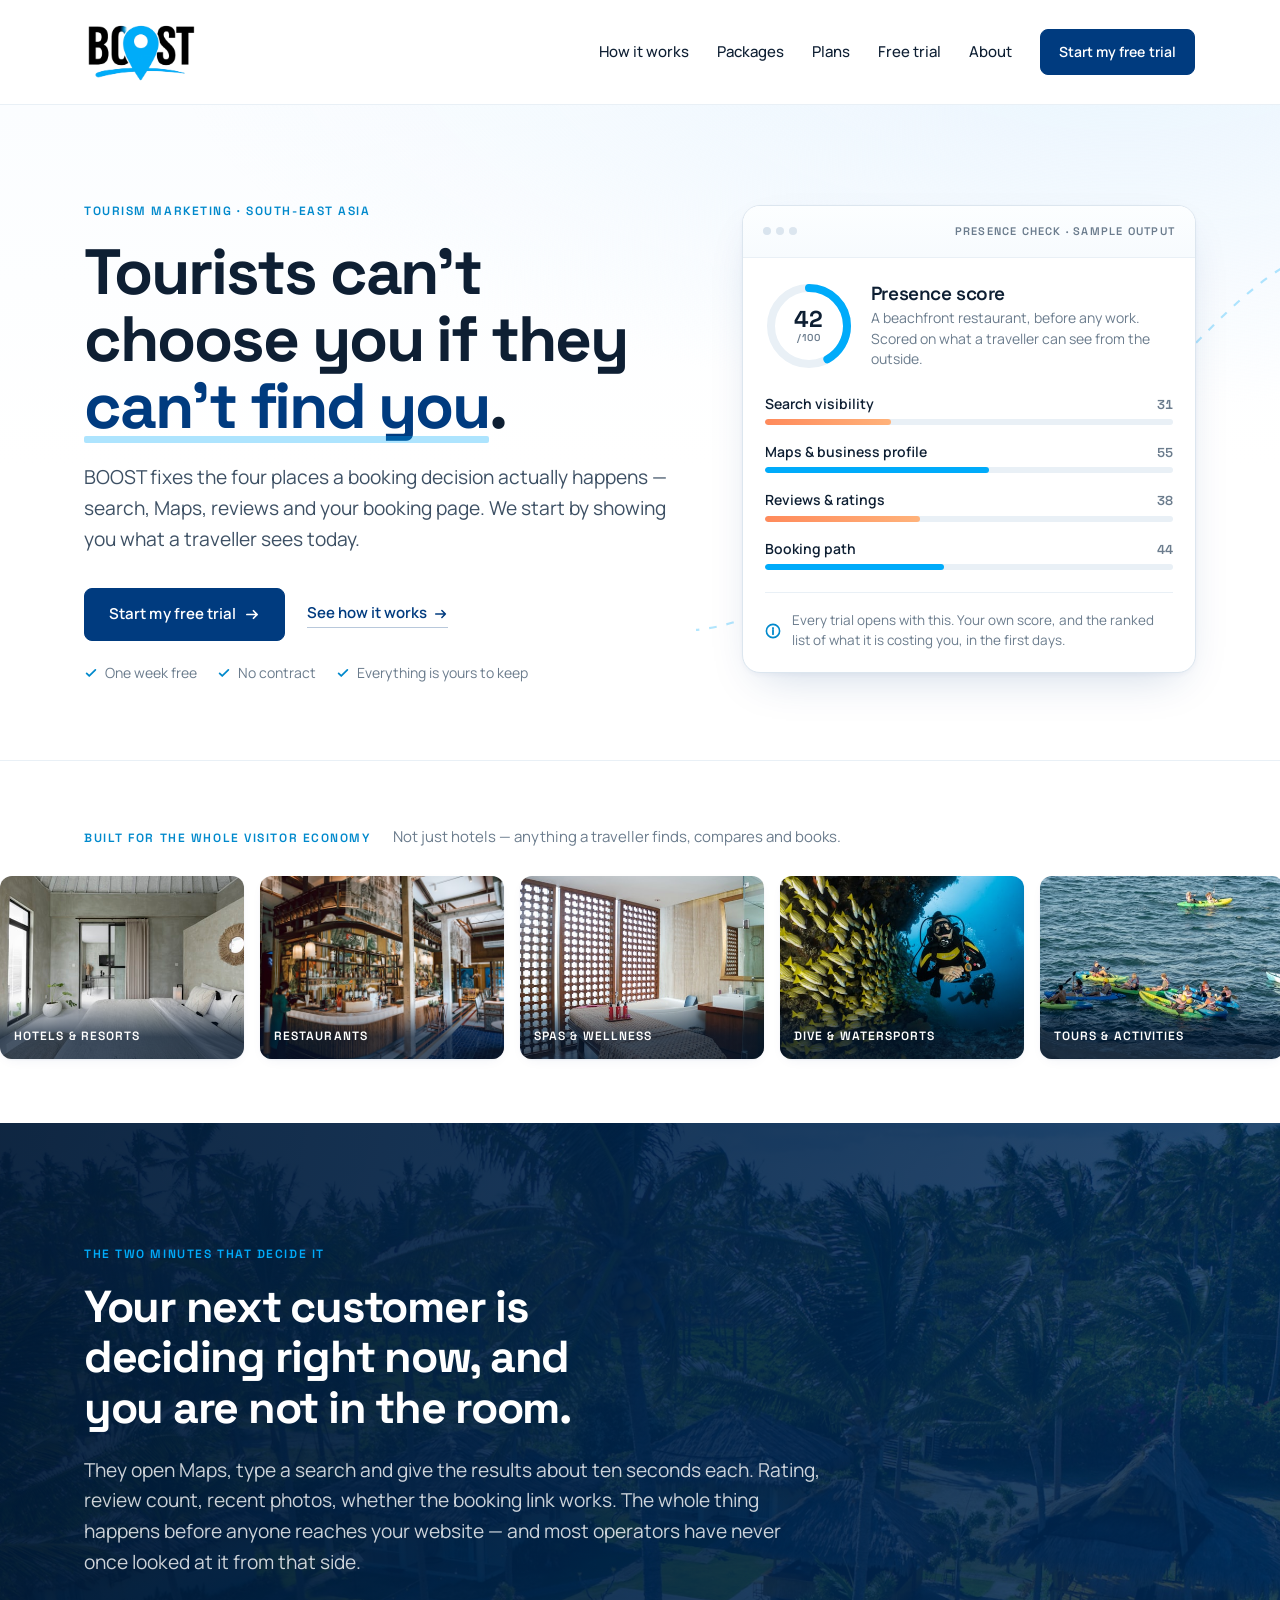
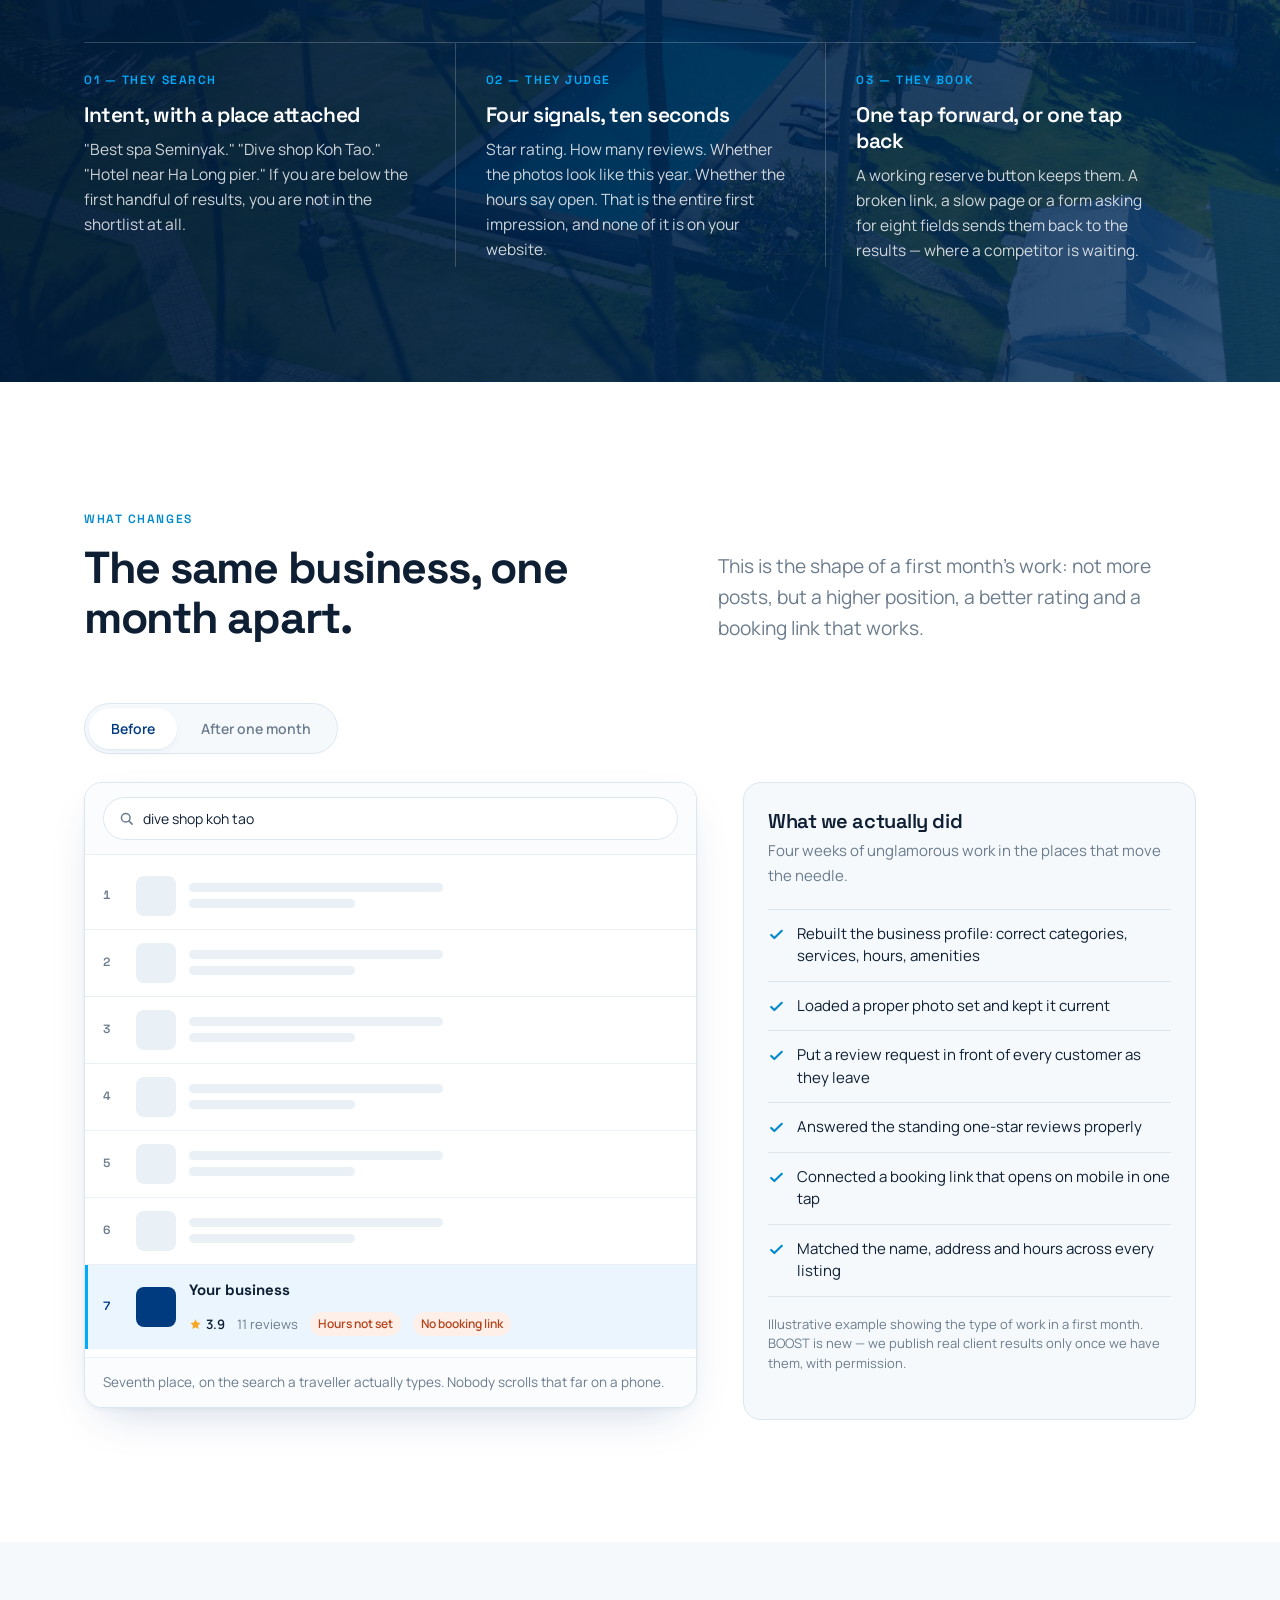
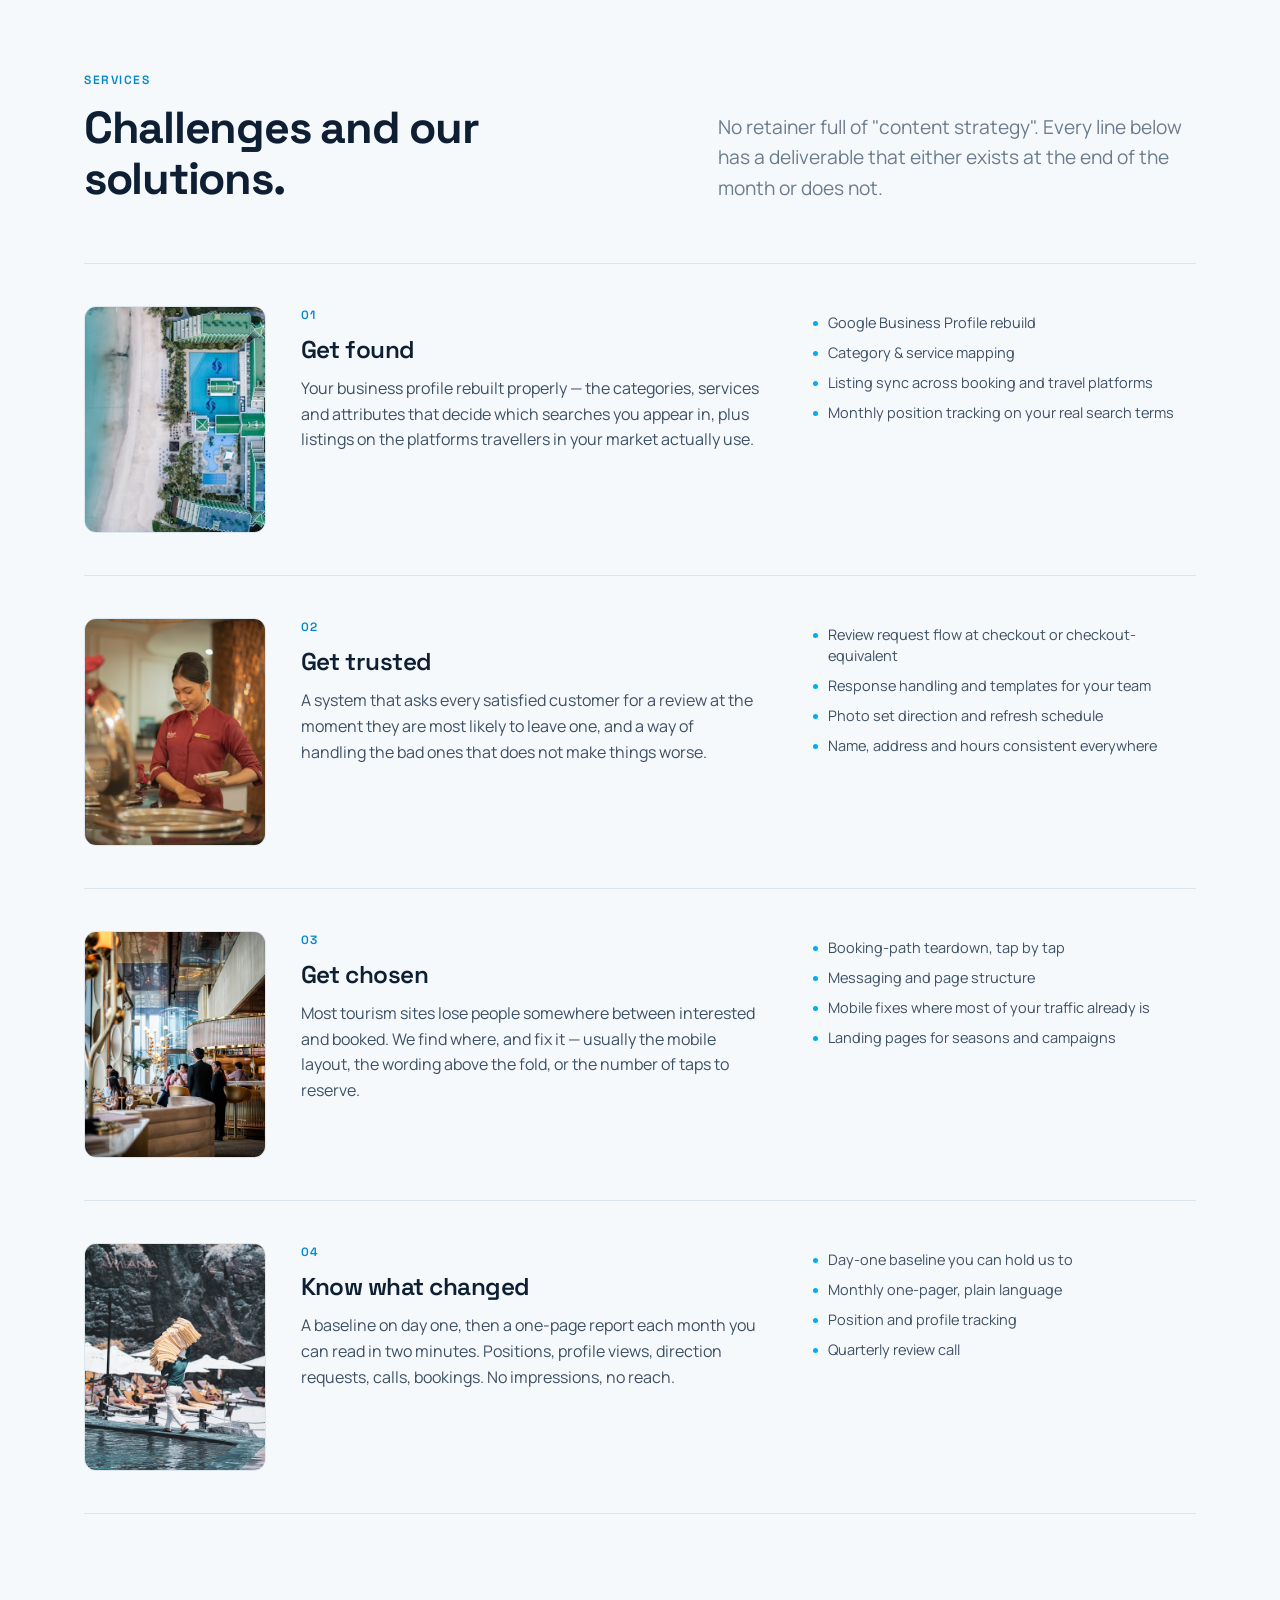
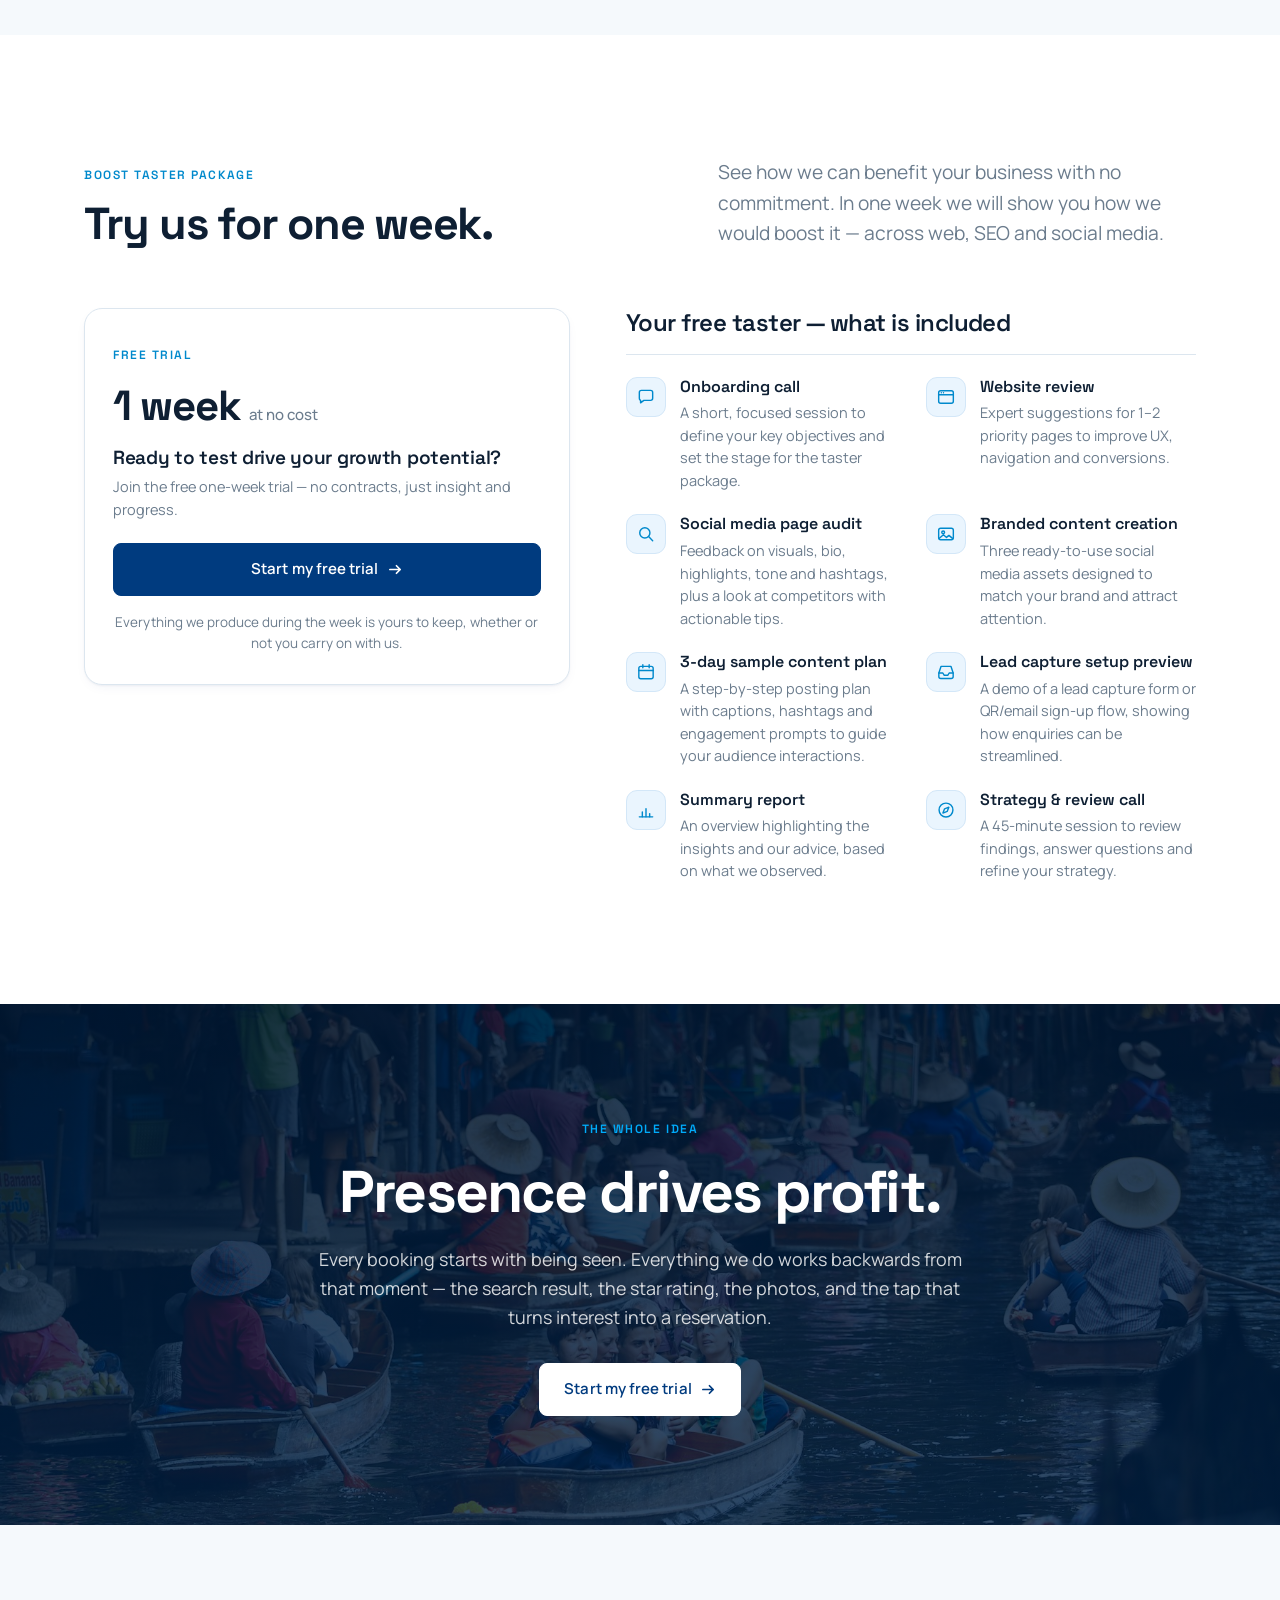
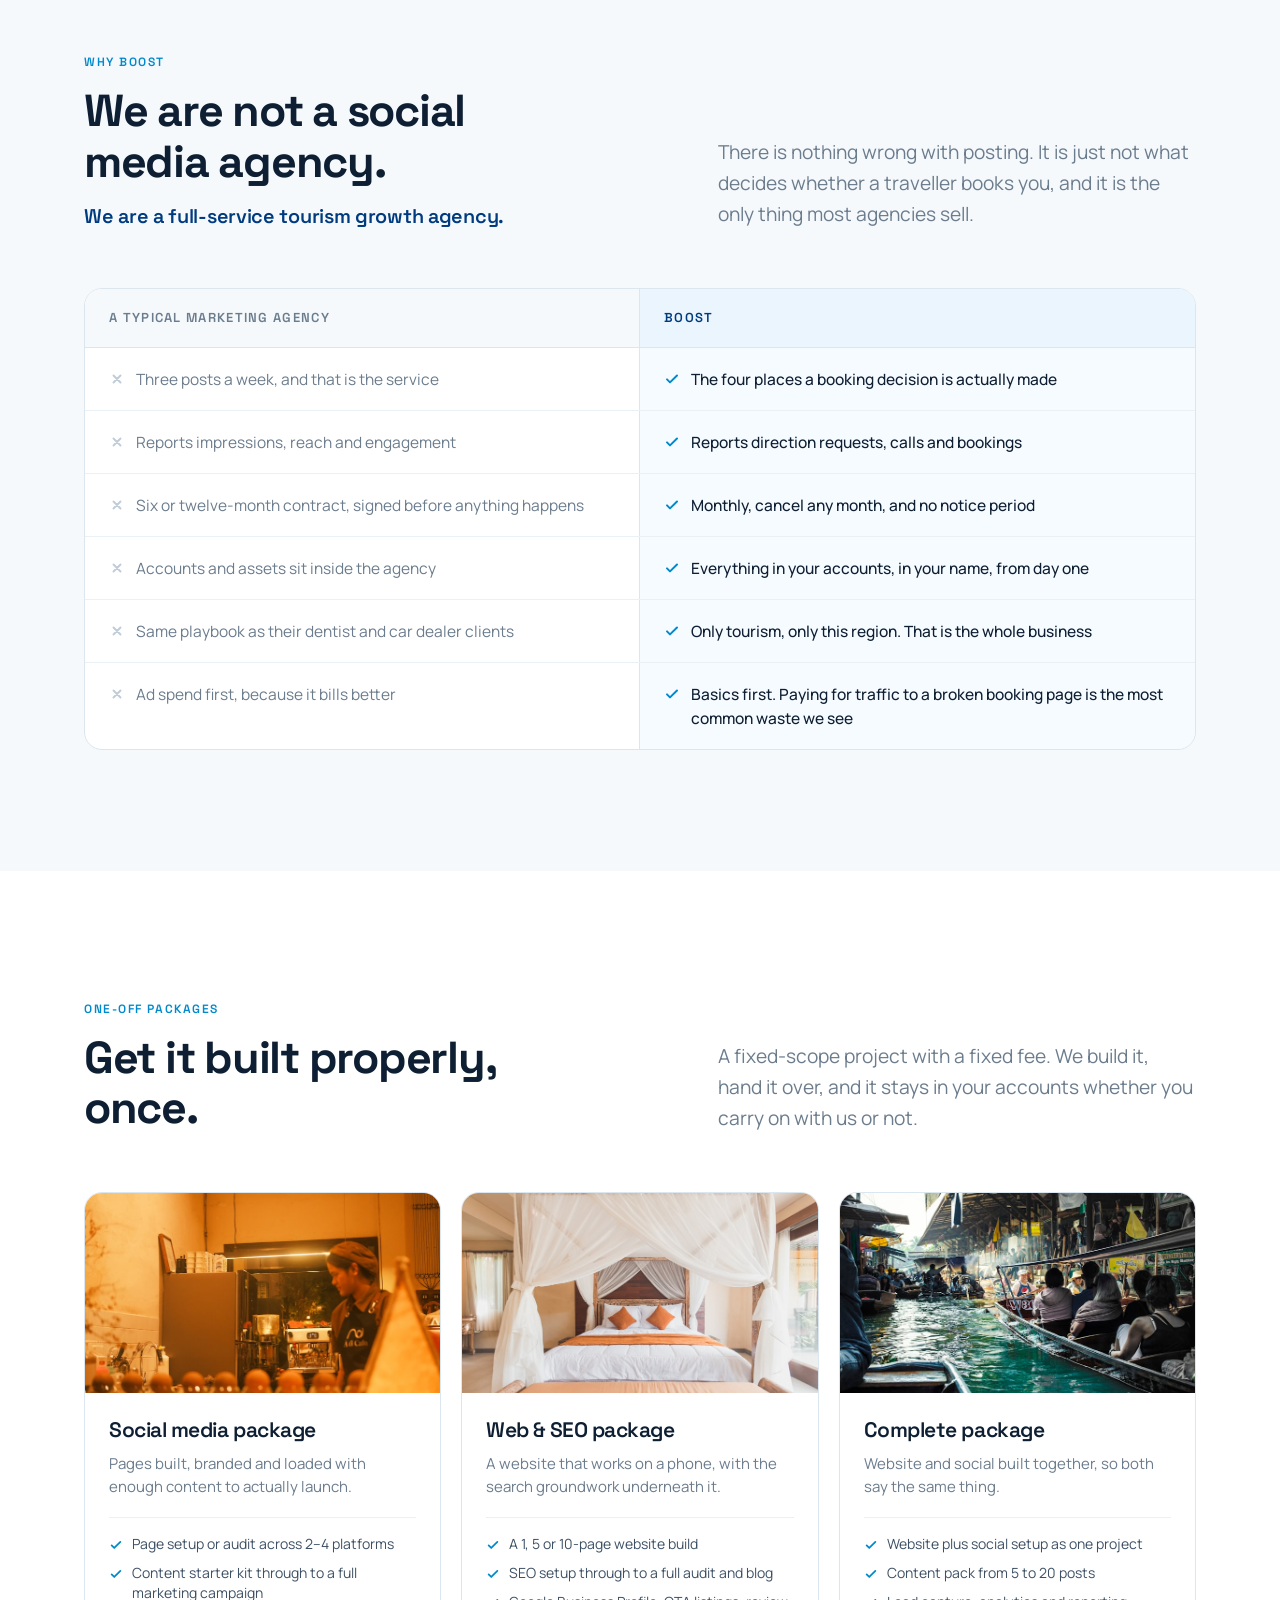
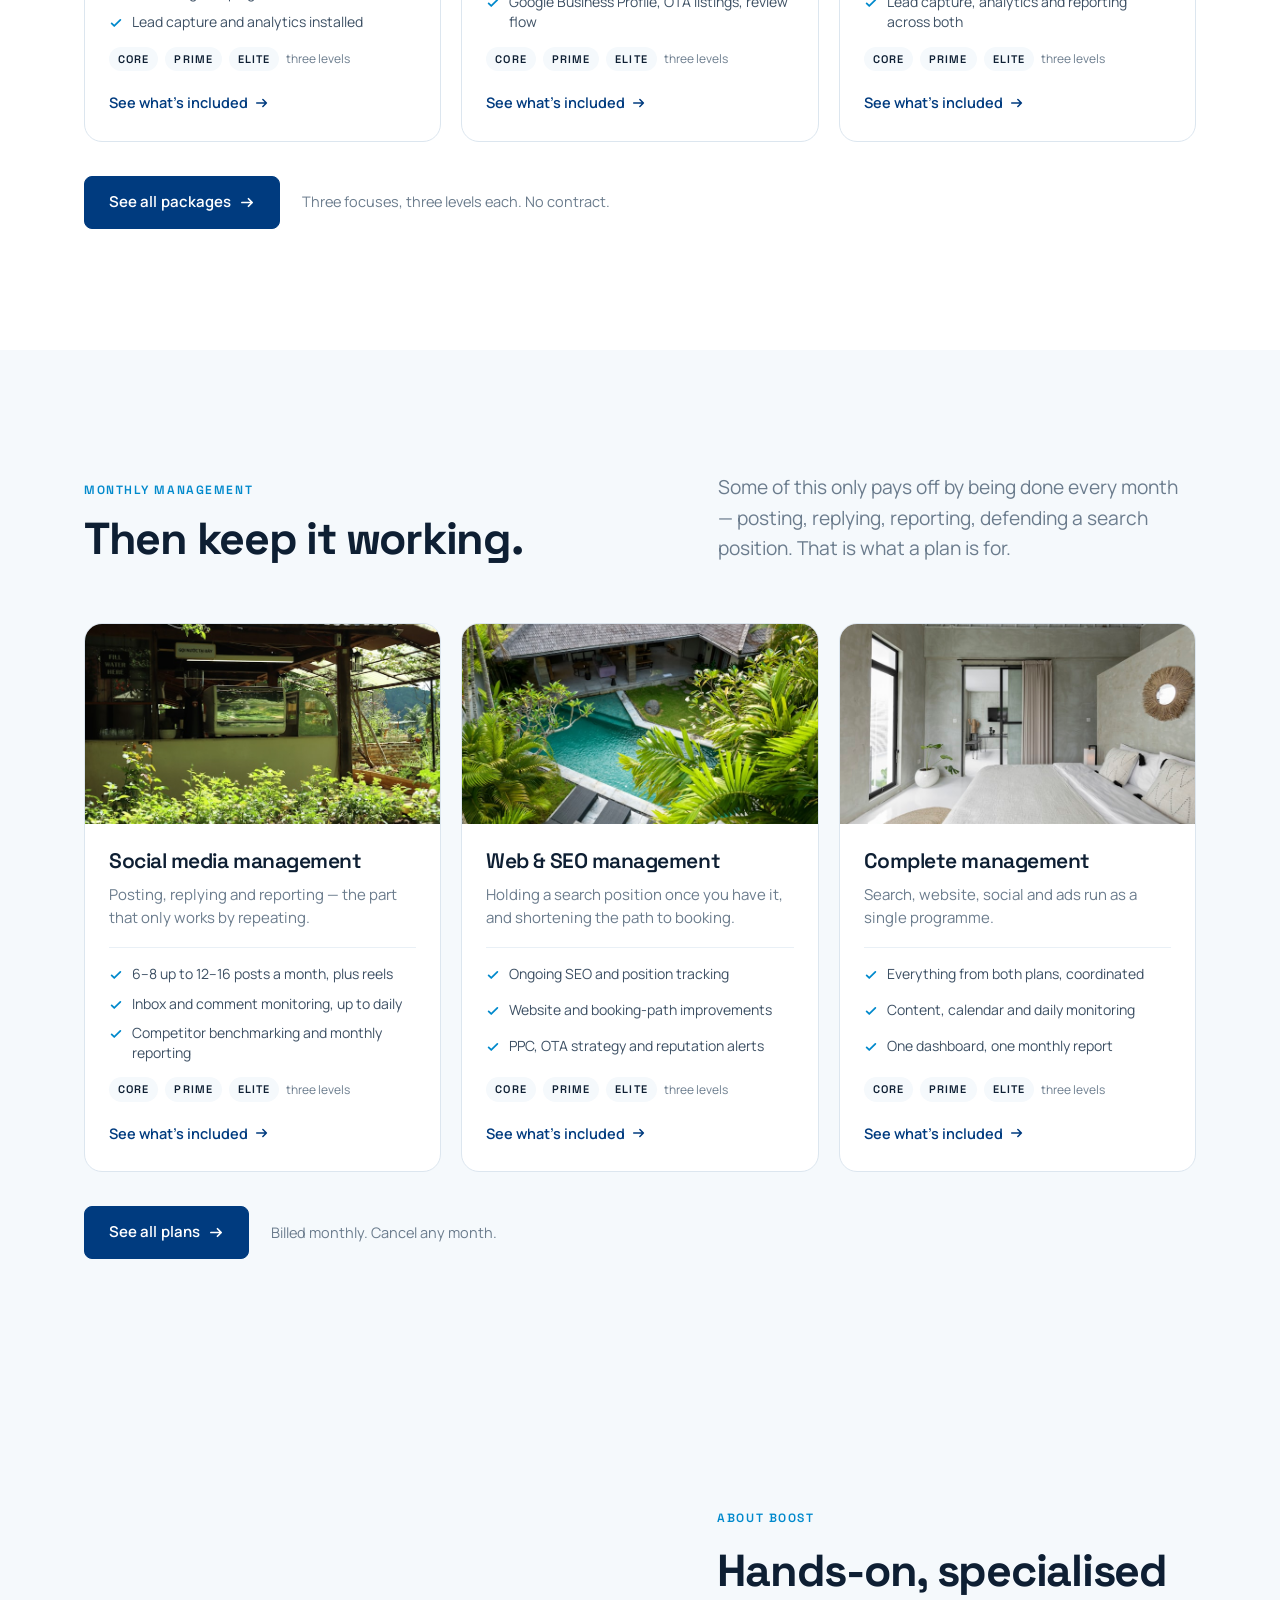
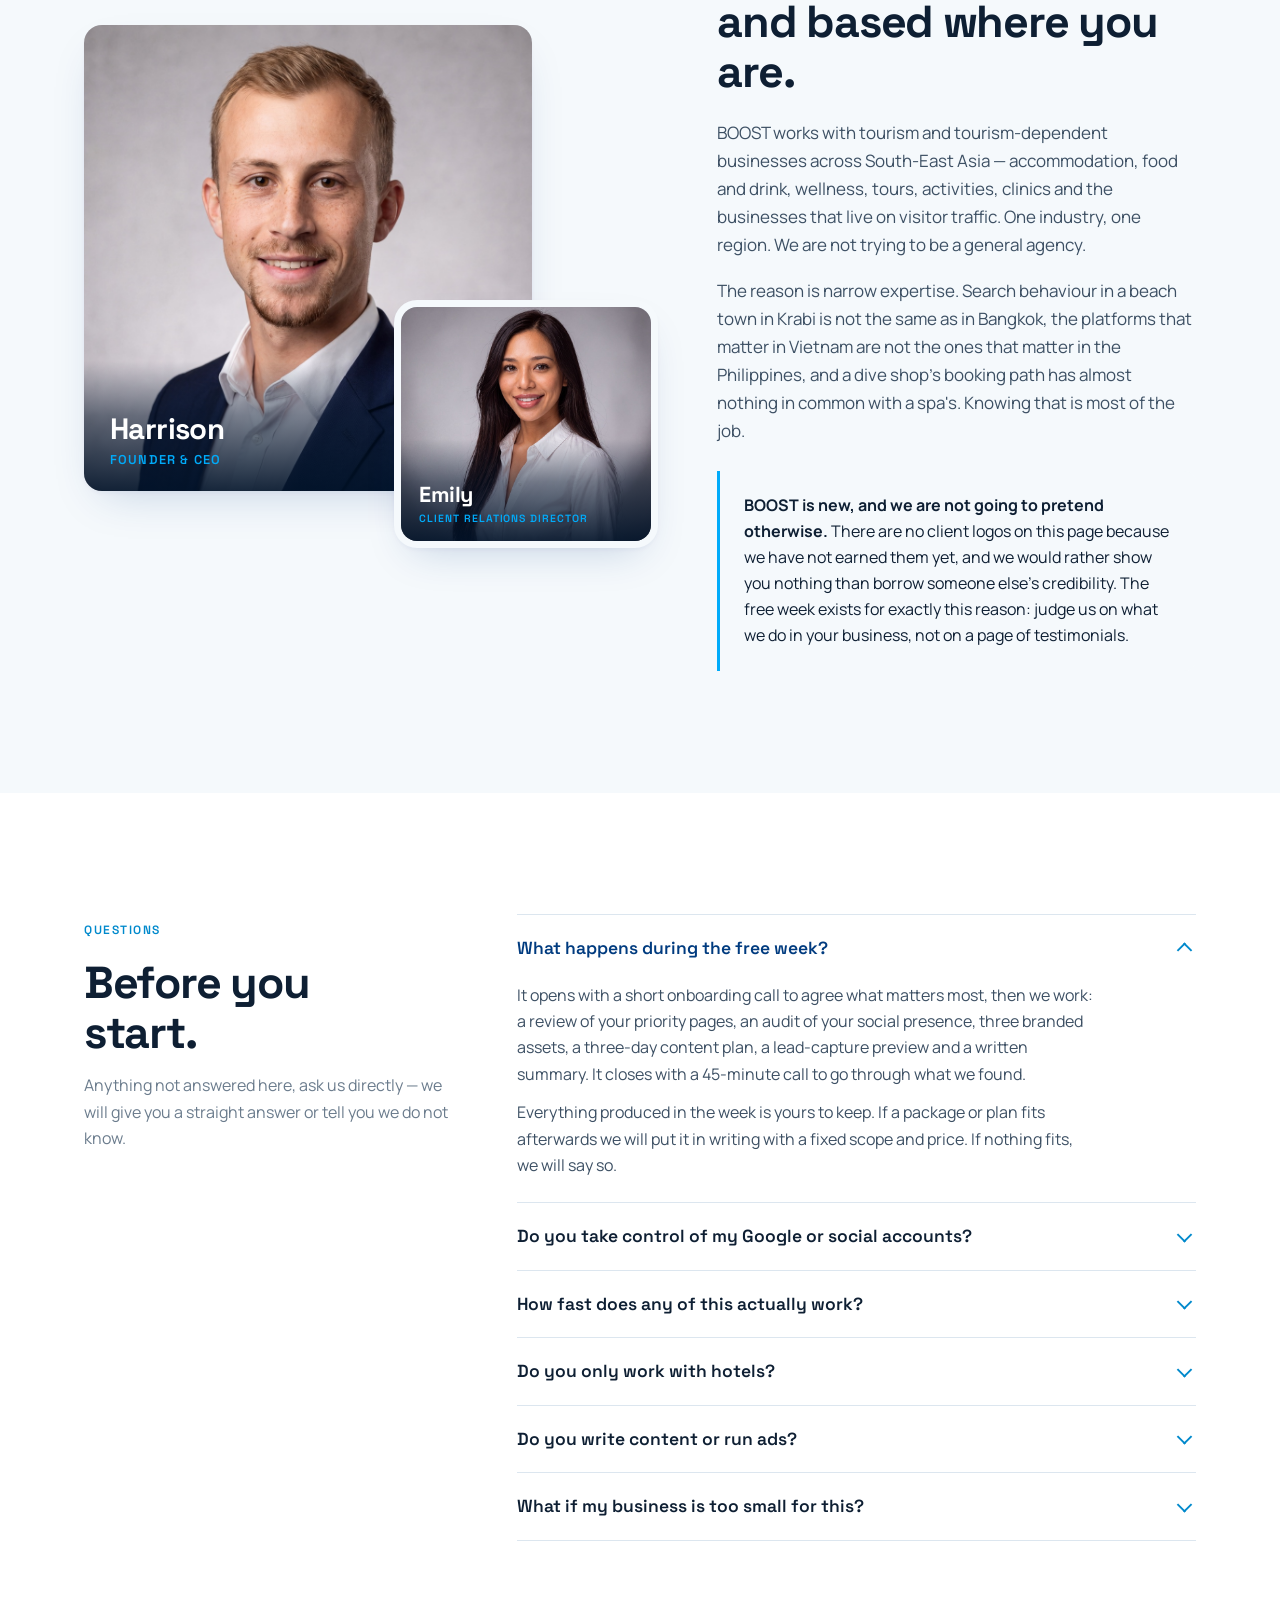
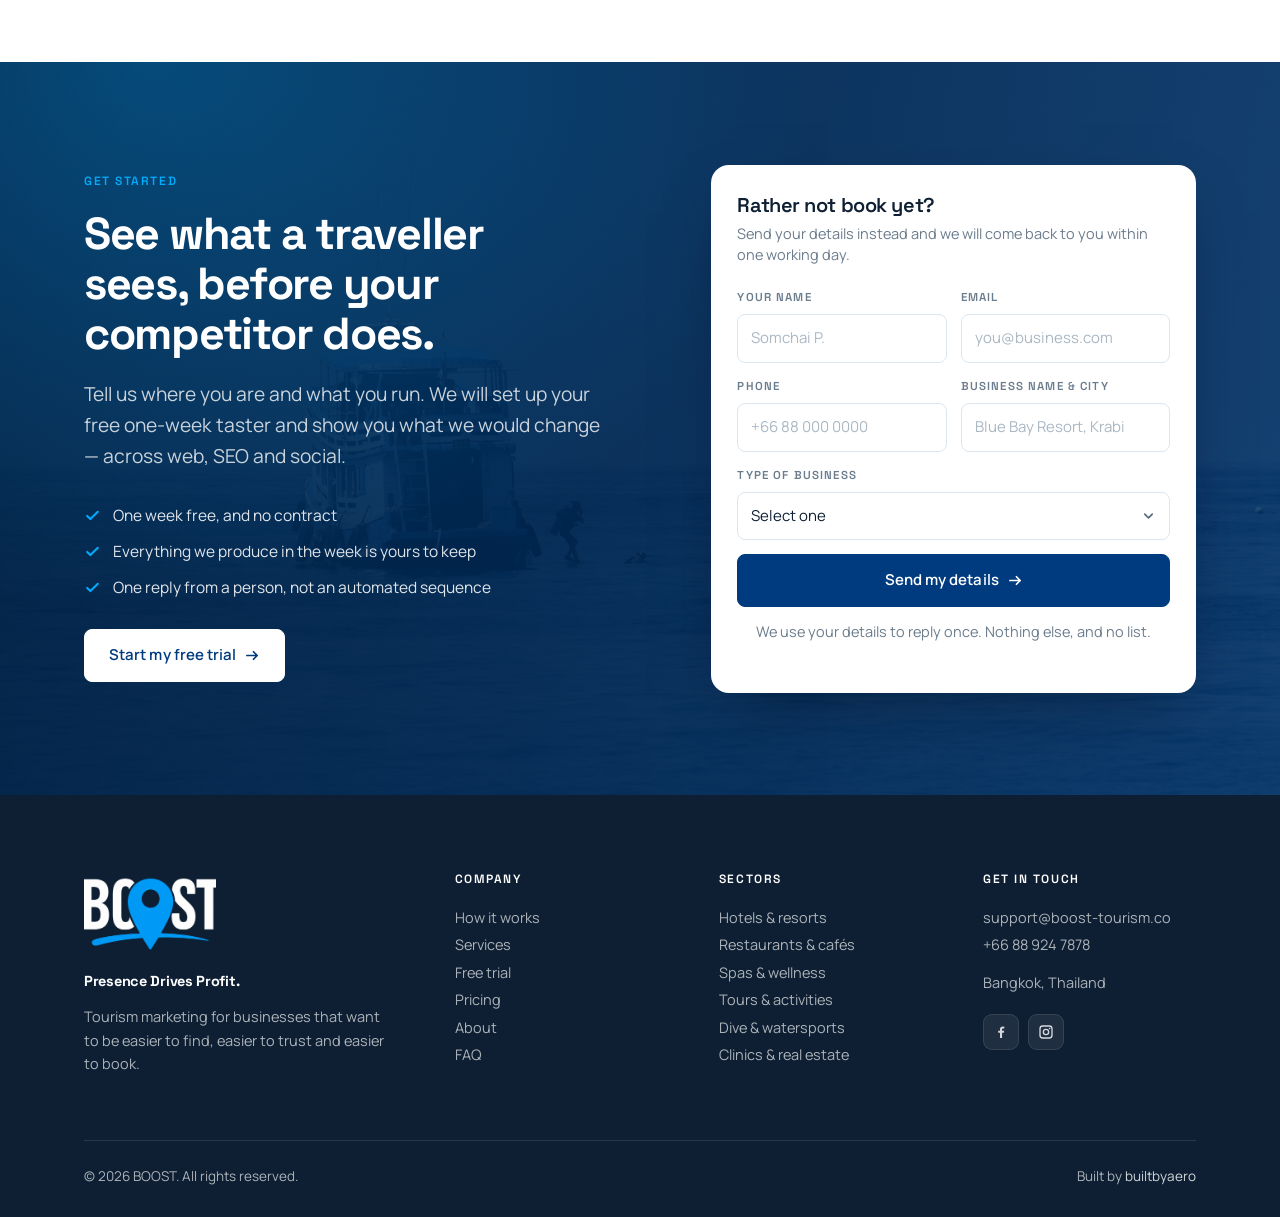
==== commit f16a0351: "Revise the homepage copy and correct the contact email Drop "with a place name in it" from the searc" ====
--- a/index.html
+++ b/index.html
@@ -40,7 +40,7 @@
    "url": "https://boost.builtbyaero.dev/",
    "logo": "https://boost.builtbyaero.dev/assets/logo-dark.png",
    "image": "https://boost.builtbyaero.dev/assets/img/og-cover.jpg",
-   "email": "support@boost.builtbyaero.dev",
+   "email": "support@boost-tourism.co",
    "telephone": "+66889247878",
    "priceRange": "$$",
    "address": {
@@ -126,7 +126,7 @@
    "contactPoint": {
     "@type": "ContactPoint",
     "contactType": "sales",
-    "email": "support@boost.builtbyaero.dev",
+    "email": "support@boost-tourism.co",
     "telephone": "+66889247878",
     "areaServed": "Asia",
     "availableLanguage": "en"
@@ -422,7 +422,7 @@
     <div class="rv">
       <span class="label label-on-dark">The two minutes that decide it</span>
       <h2 class="mt-16">Your next customer is deciding right now, and you are not in the room.</h2>
-      <p class="lede">They open Maps, type a search with a place name in it, and give the results about ten seconds each. Rating, review count, recent photos, whether the booking link works. The whole thing happens before anyone reaches your website — and most operators have never once looked at it from that side.</p>
+      <p class="lede">They open Maps, type a search and give the results about ten seconds each. Rating, review count, recent photos, whether the booking link works. The whole thing happens before anyone reaches your website — and most operators have never once looked at it from that side.</p>
     </div>
     <div class="steps rv">
       <article class="step">
@@ -542,7 +542,7 @@
     <div class="head rv">
       <div>
         <span class="label">Services</span>
-        <h2>Four things, each with something you can point at.</h2>
+        <h2>Challenges and our solutions.</h2>
       </div>
       <p class="lede">No retainer full of "content strategy". Every line below has a deliverable that either exists at the end of the month or does not.</p>
     </div>
@@ -987,7 +987,7 @@
       <!-- EDIT ME — real address, email and phone -->
       <div class="ftr-col">
         <h4>Get in touch</h4>
-        <a href="mailto:support@boost.builtbyaero.dev">support@boost.builtbyaero.dev</a>
+        <a href="mailto:support@boost-tourism.co">support@boost-tourism.co</a>
         <a href="tel:+66889247878">+66 88 924 7878</a>
         <p class="mt-10">Bangkok, Thailand</p>
         <div class="social">
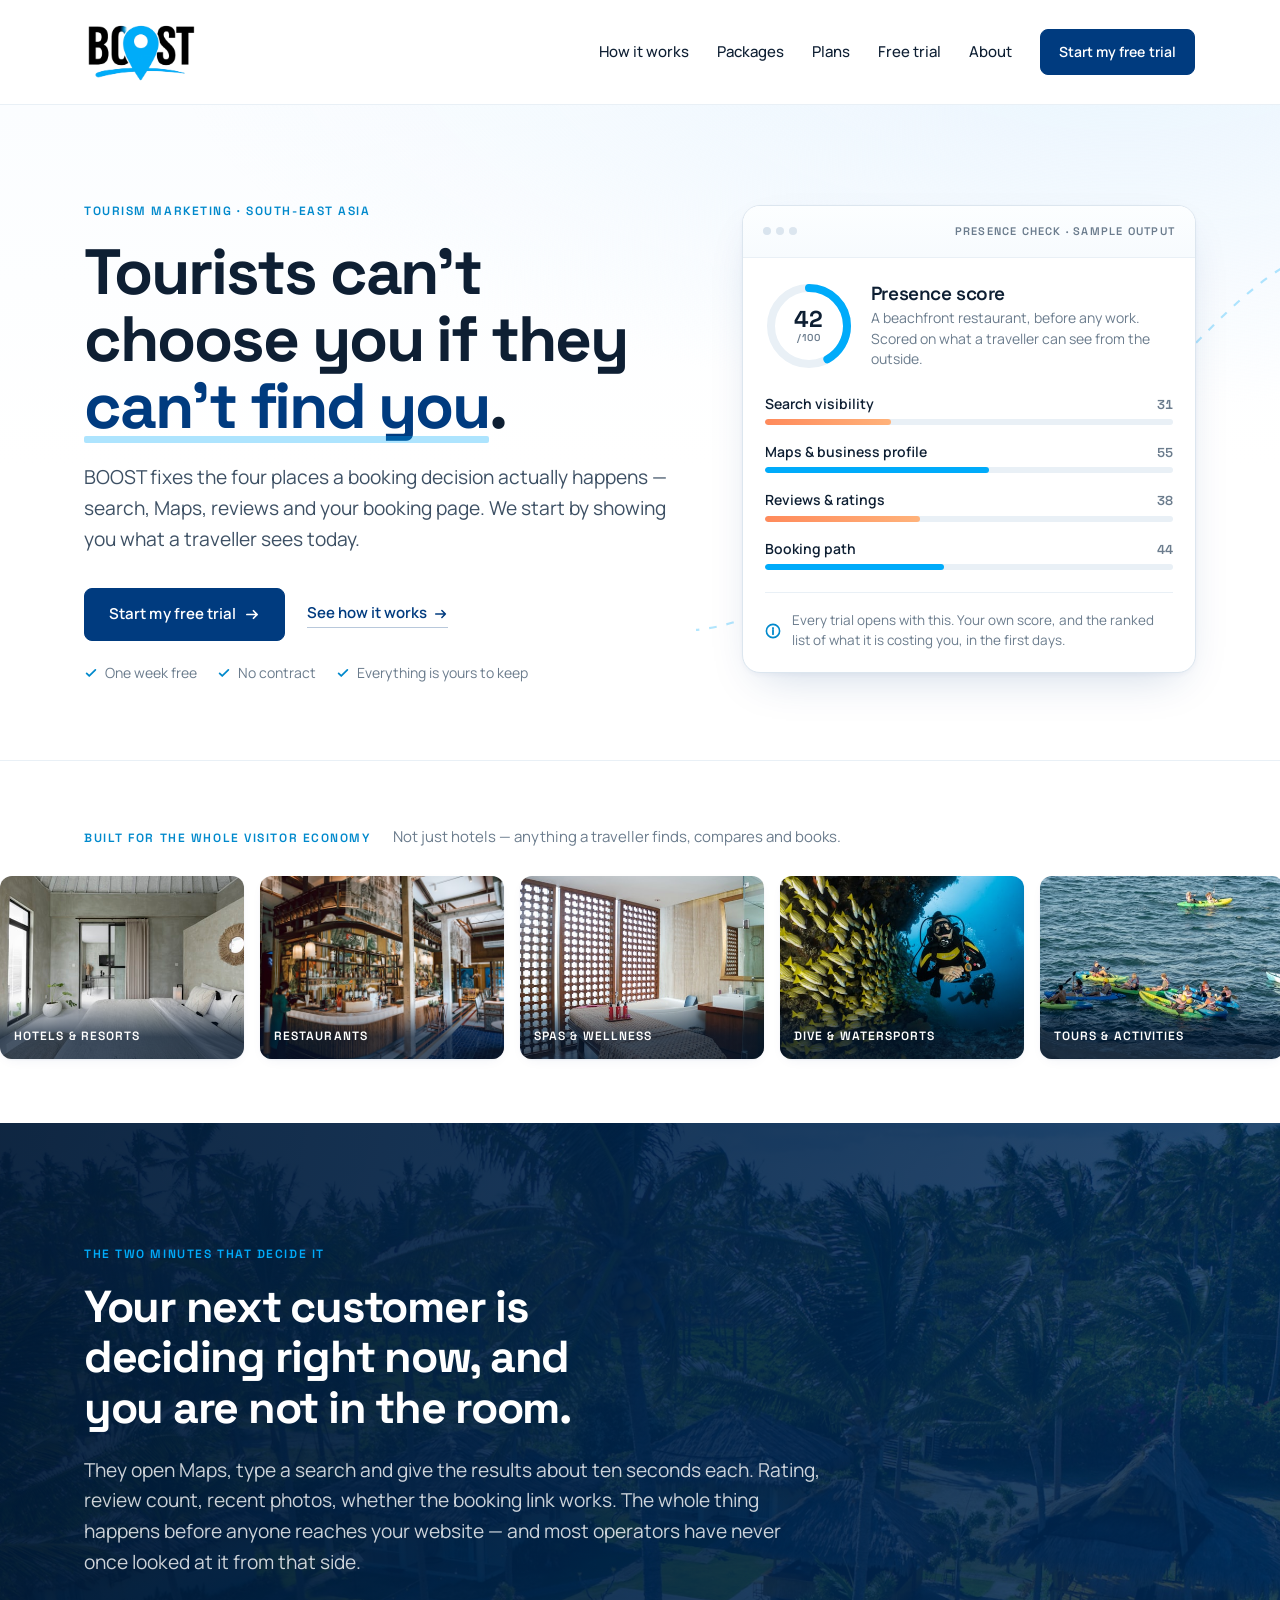
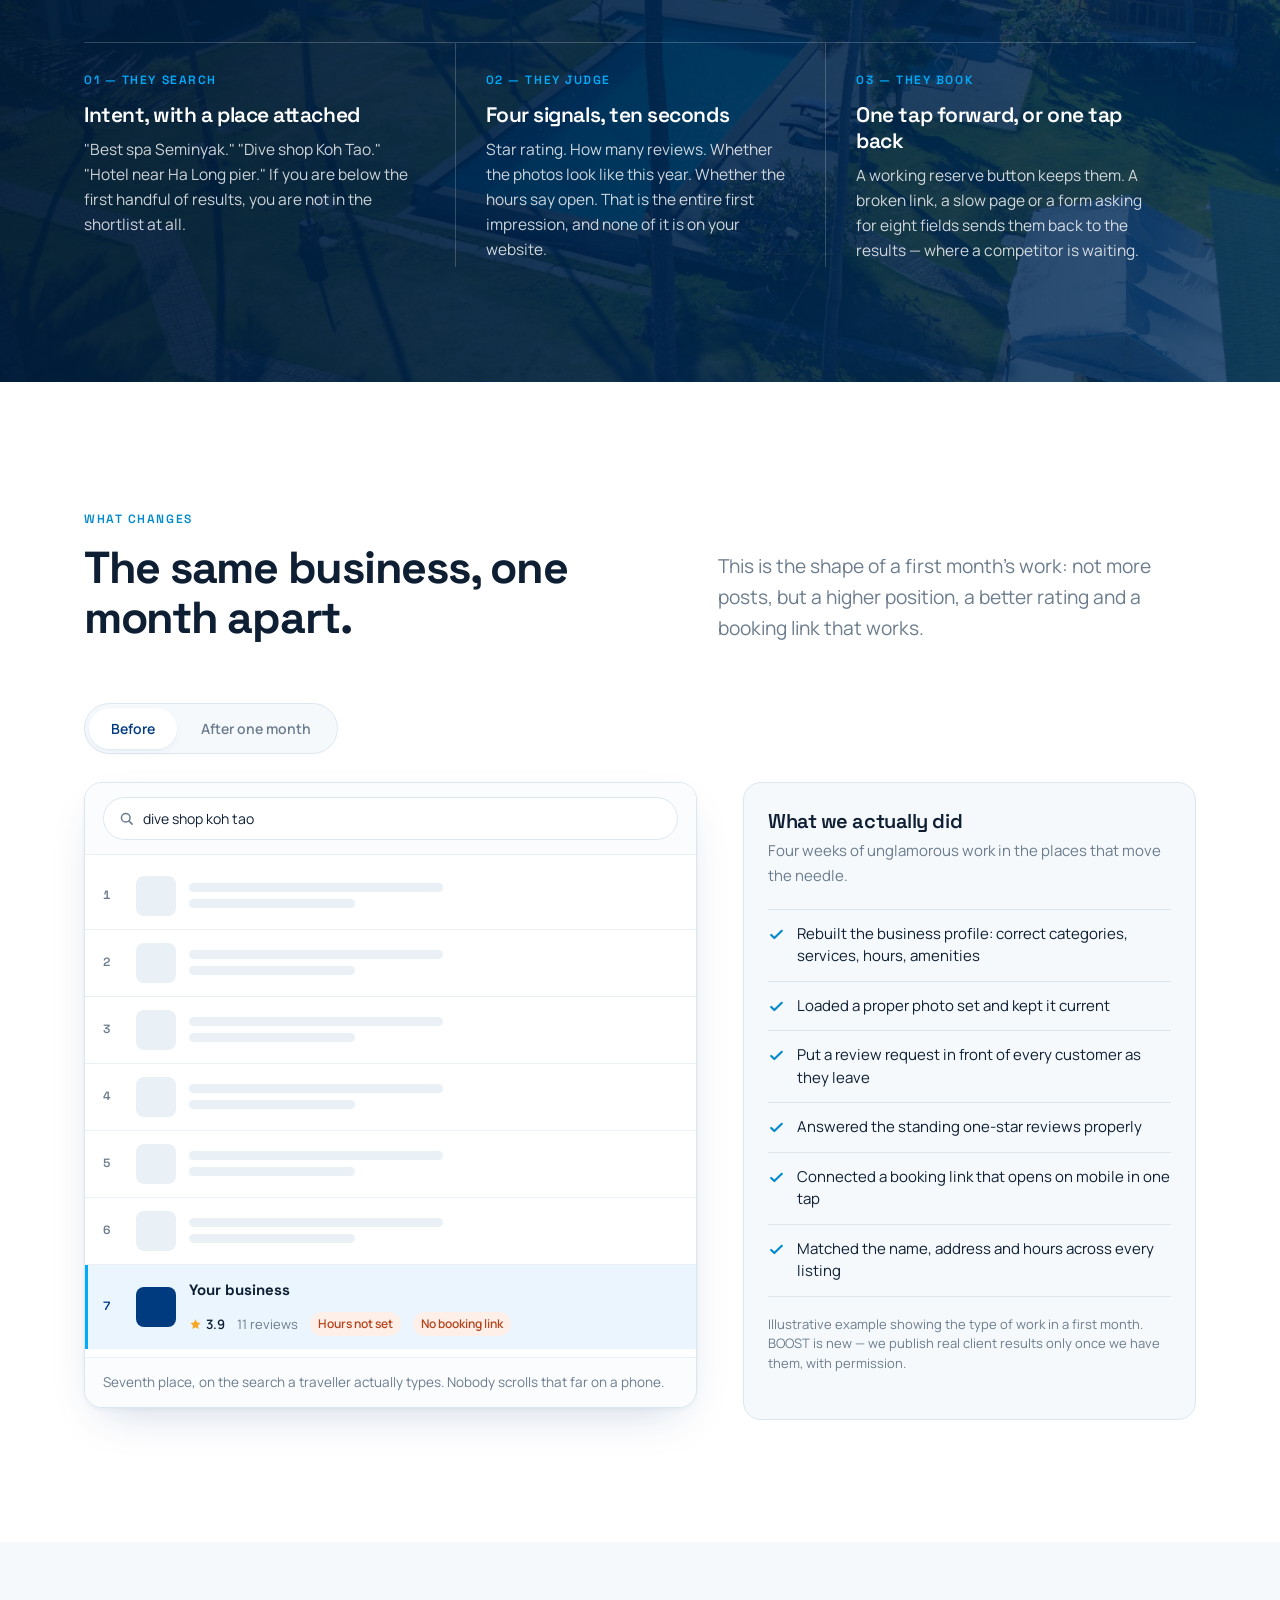
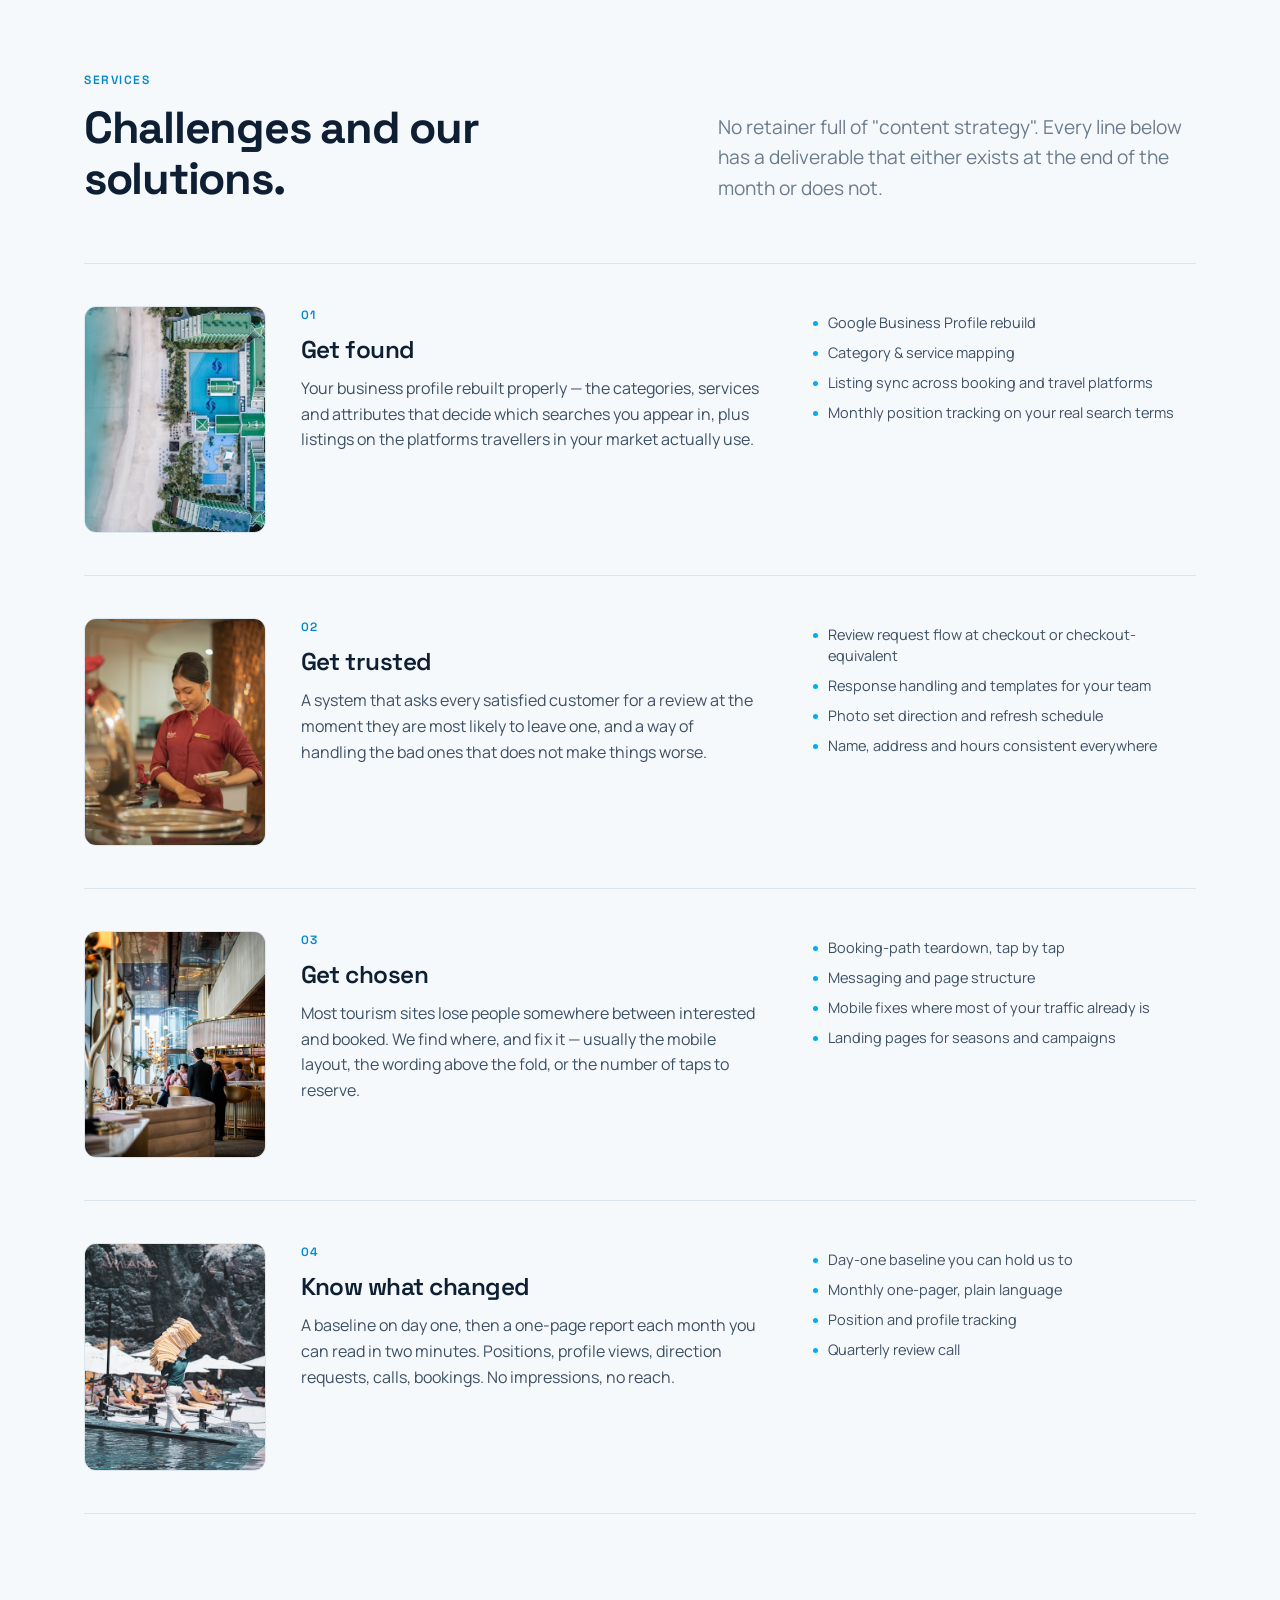
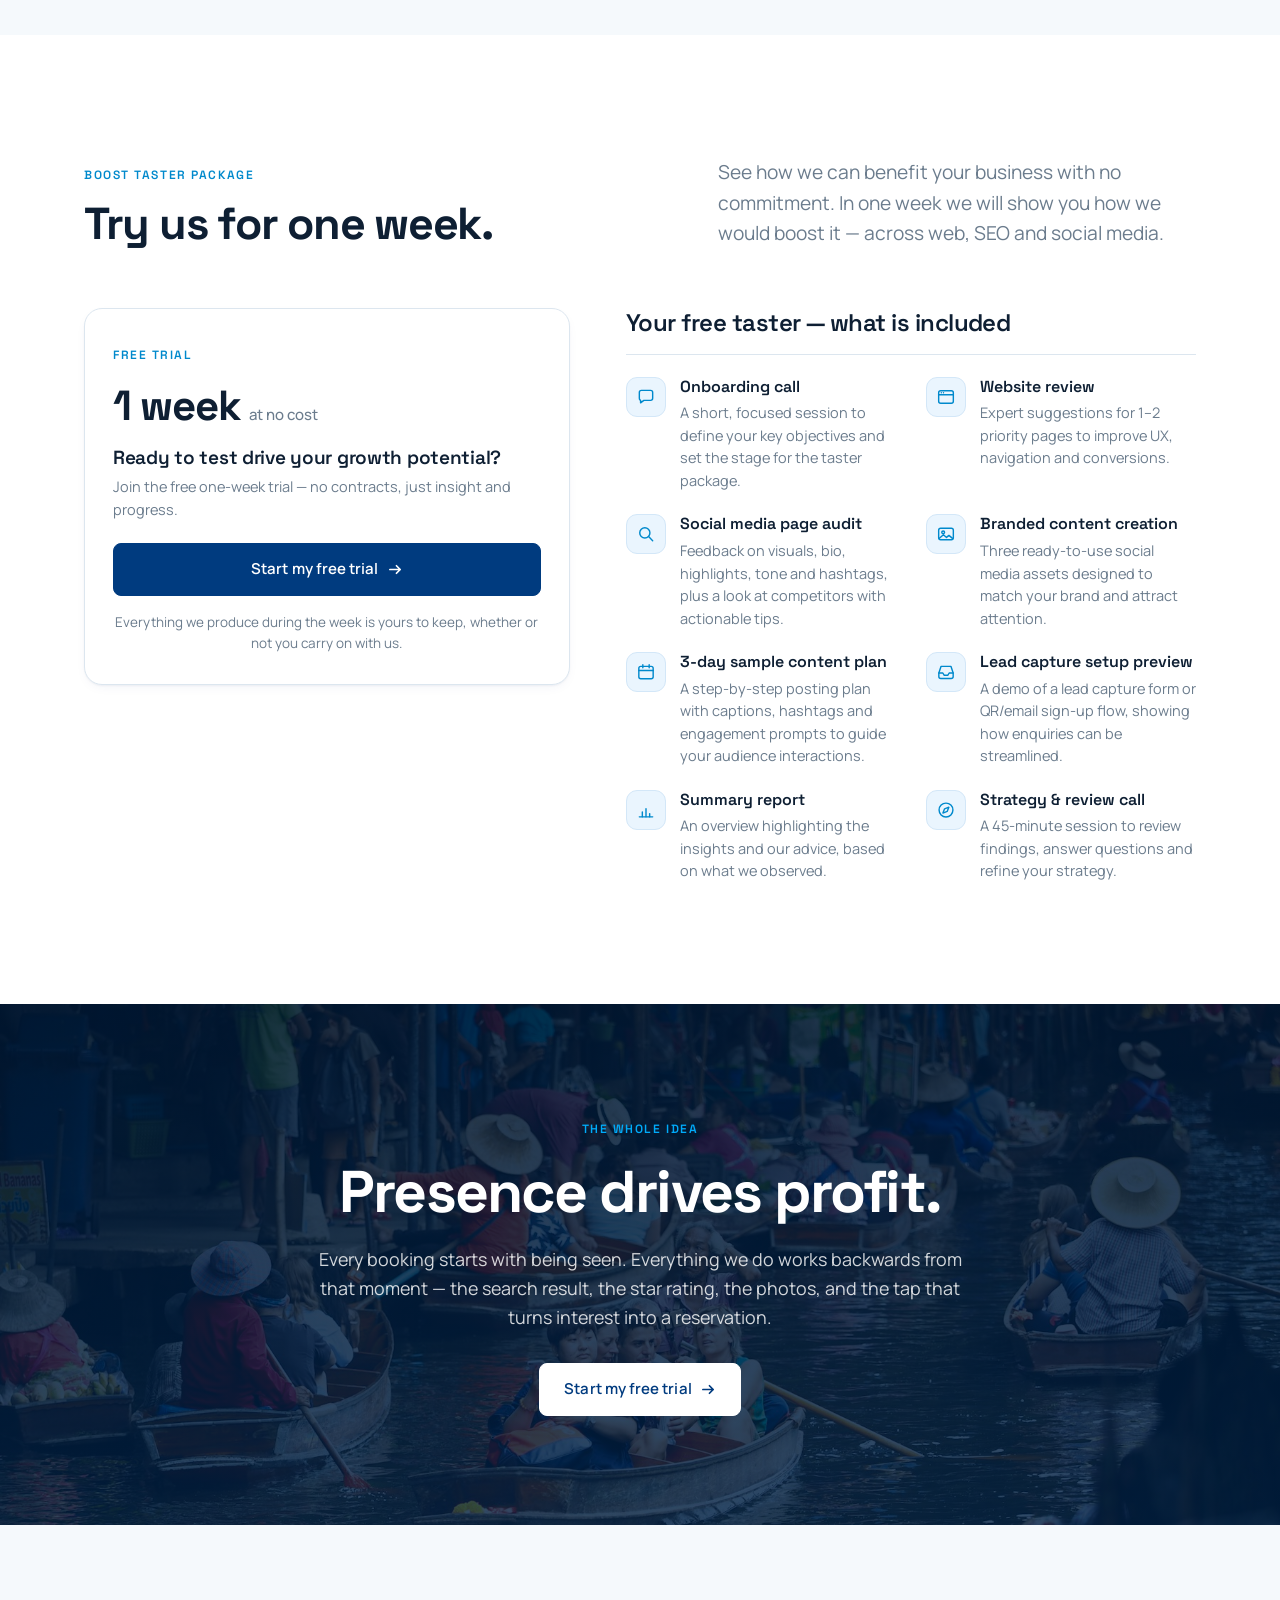
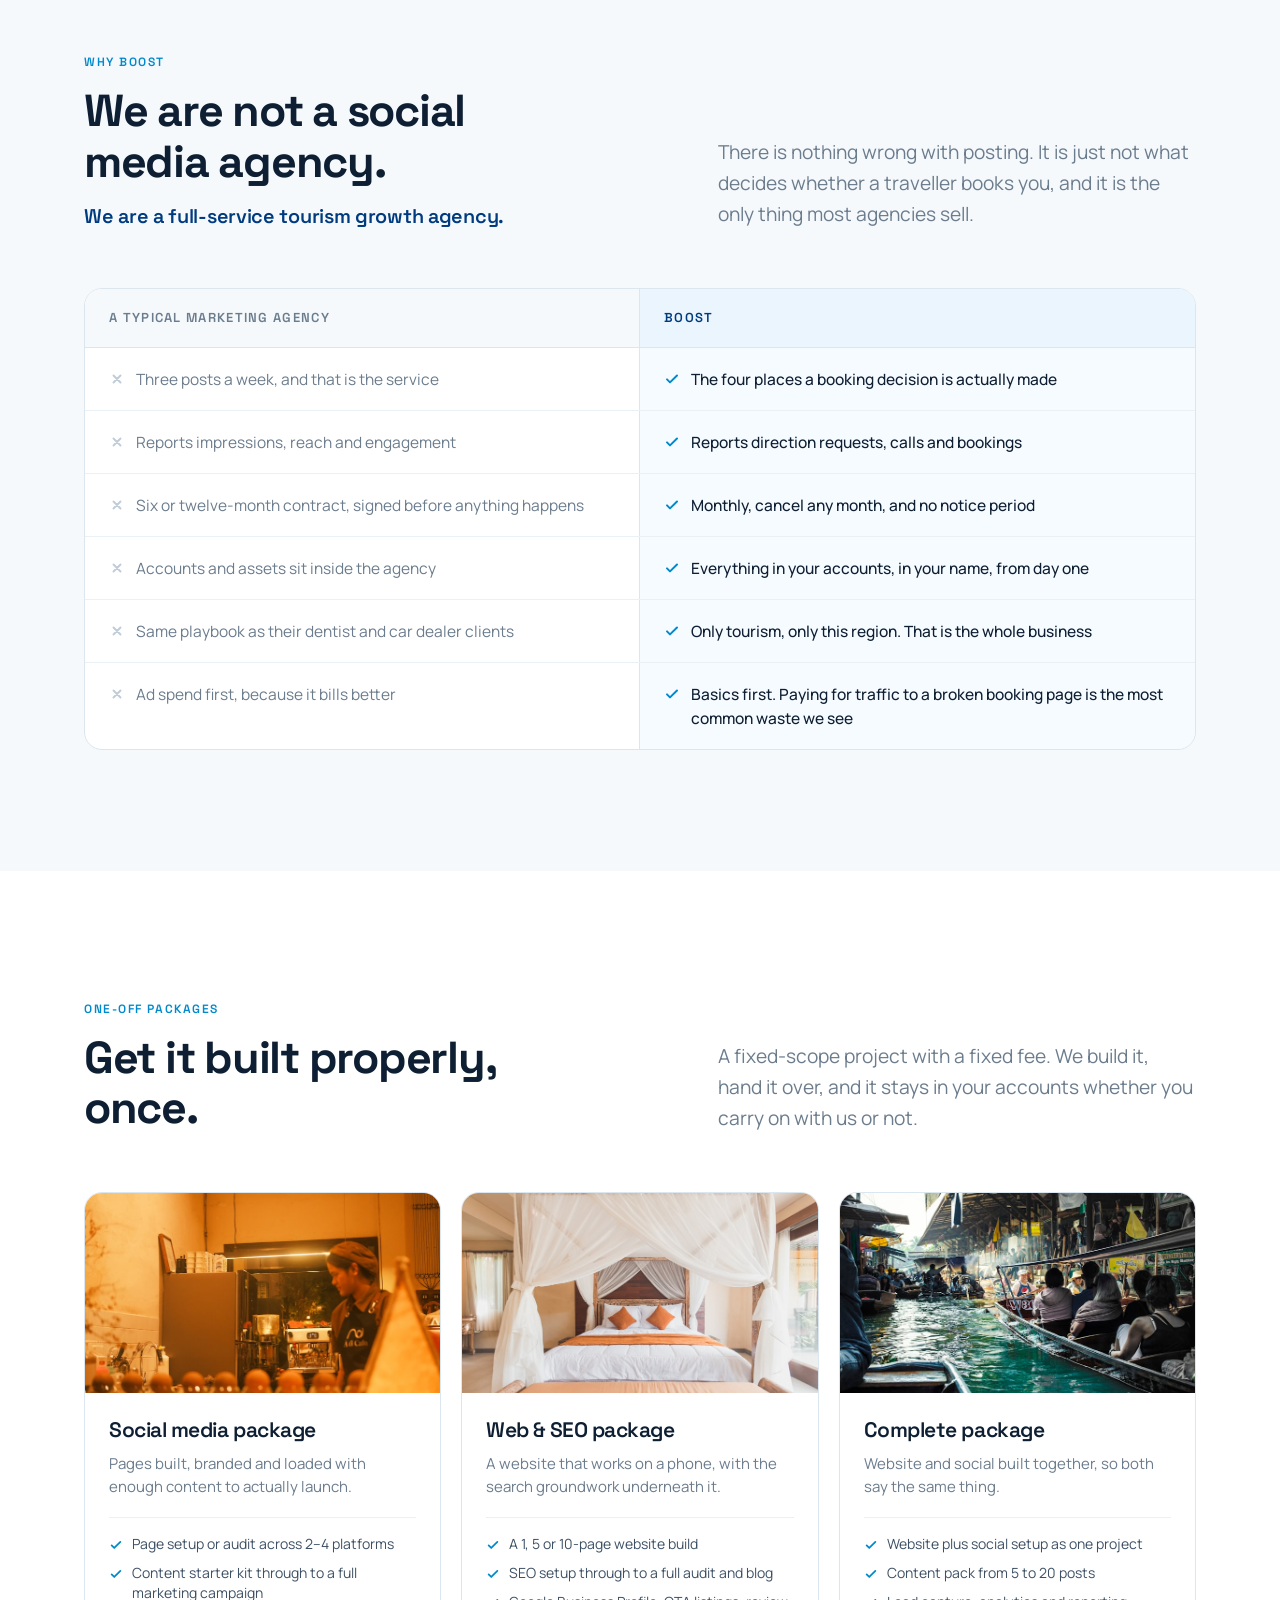
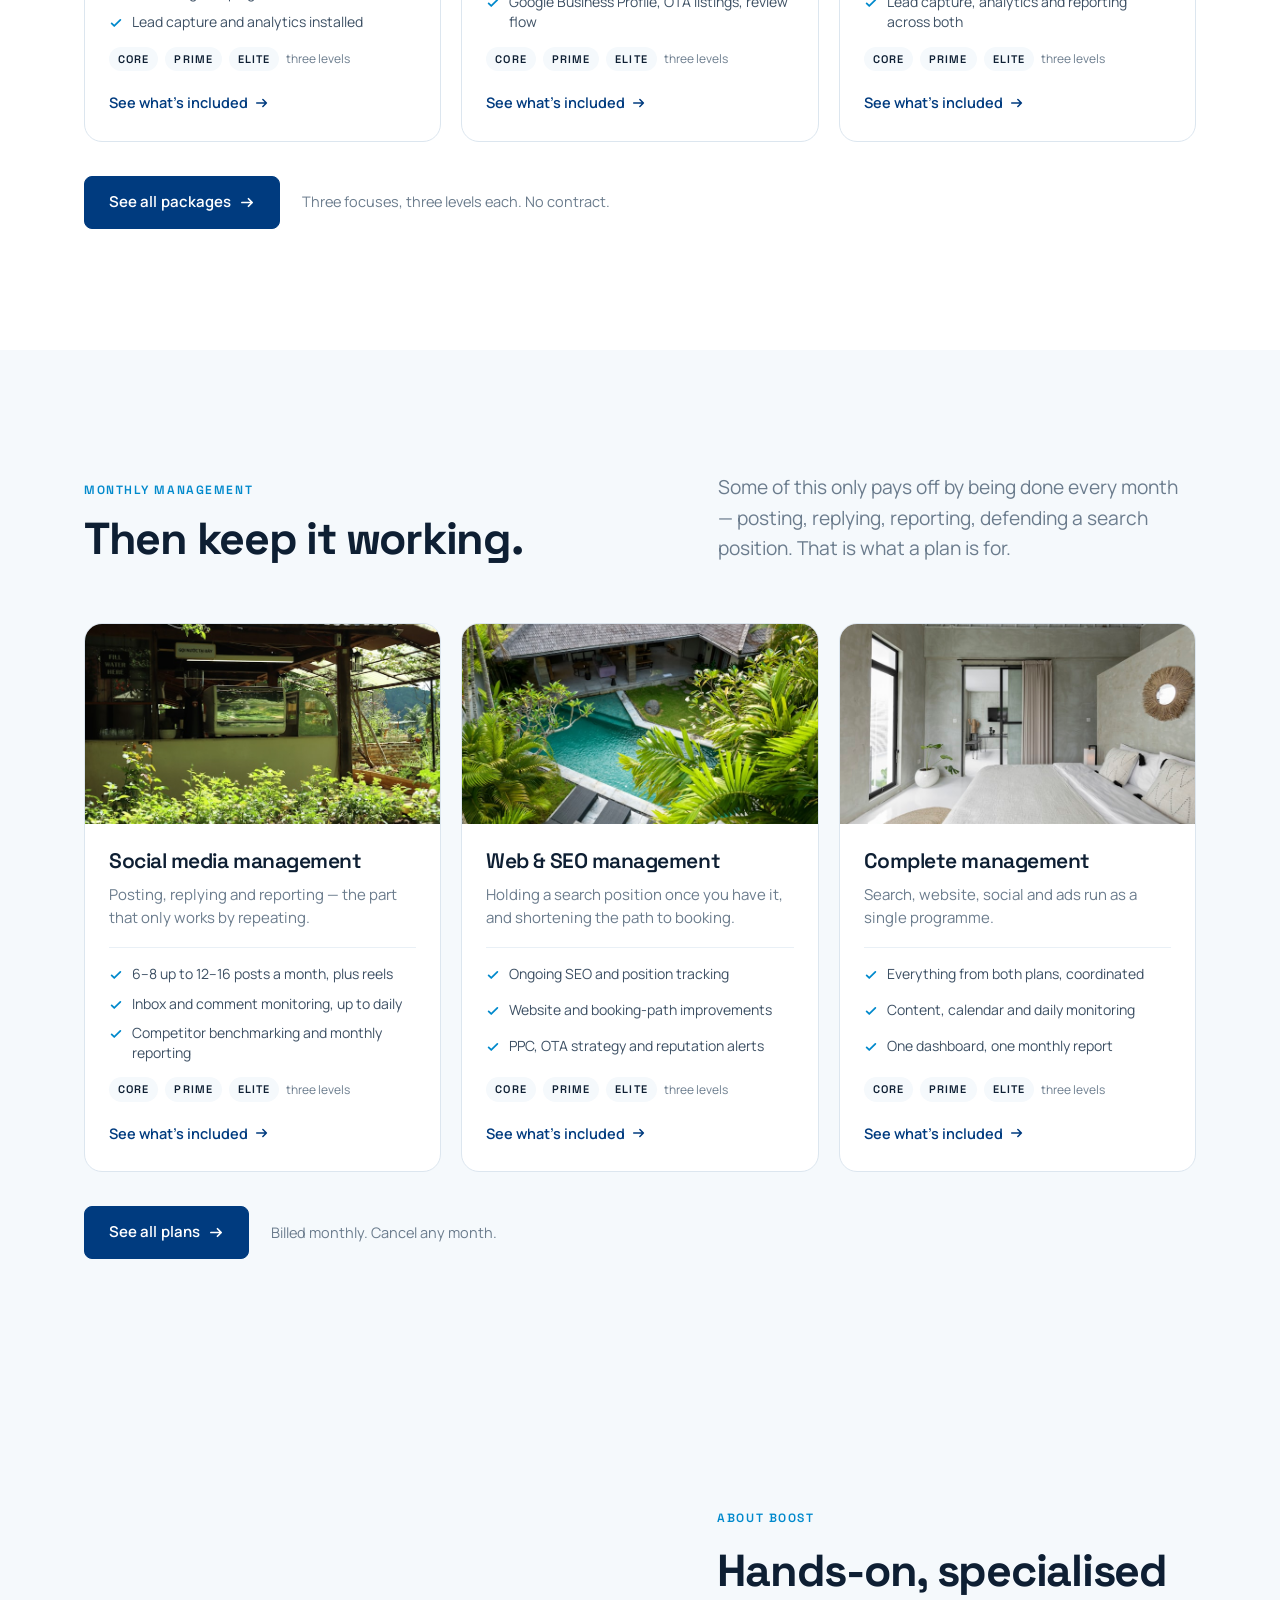
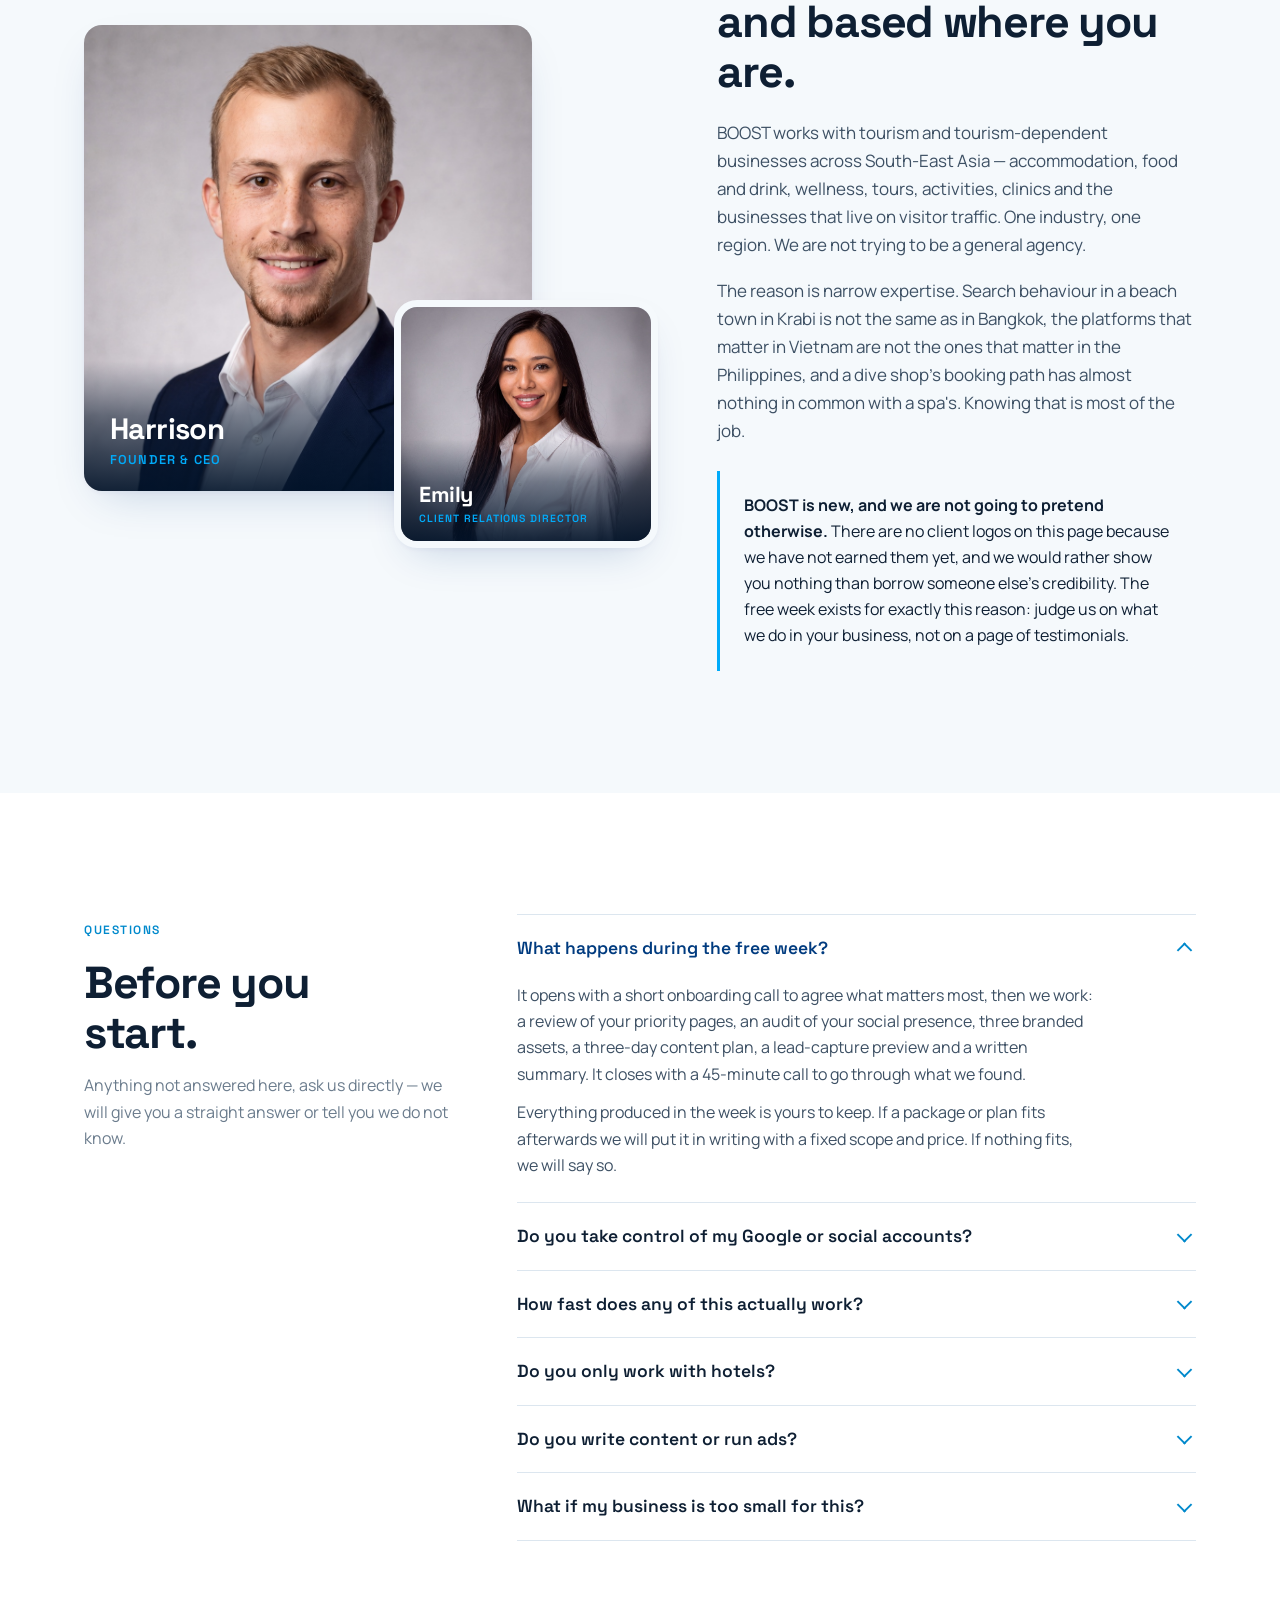
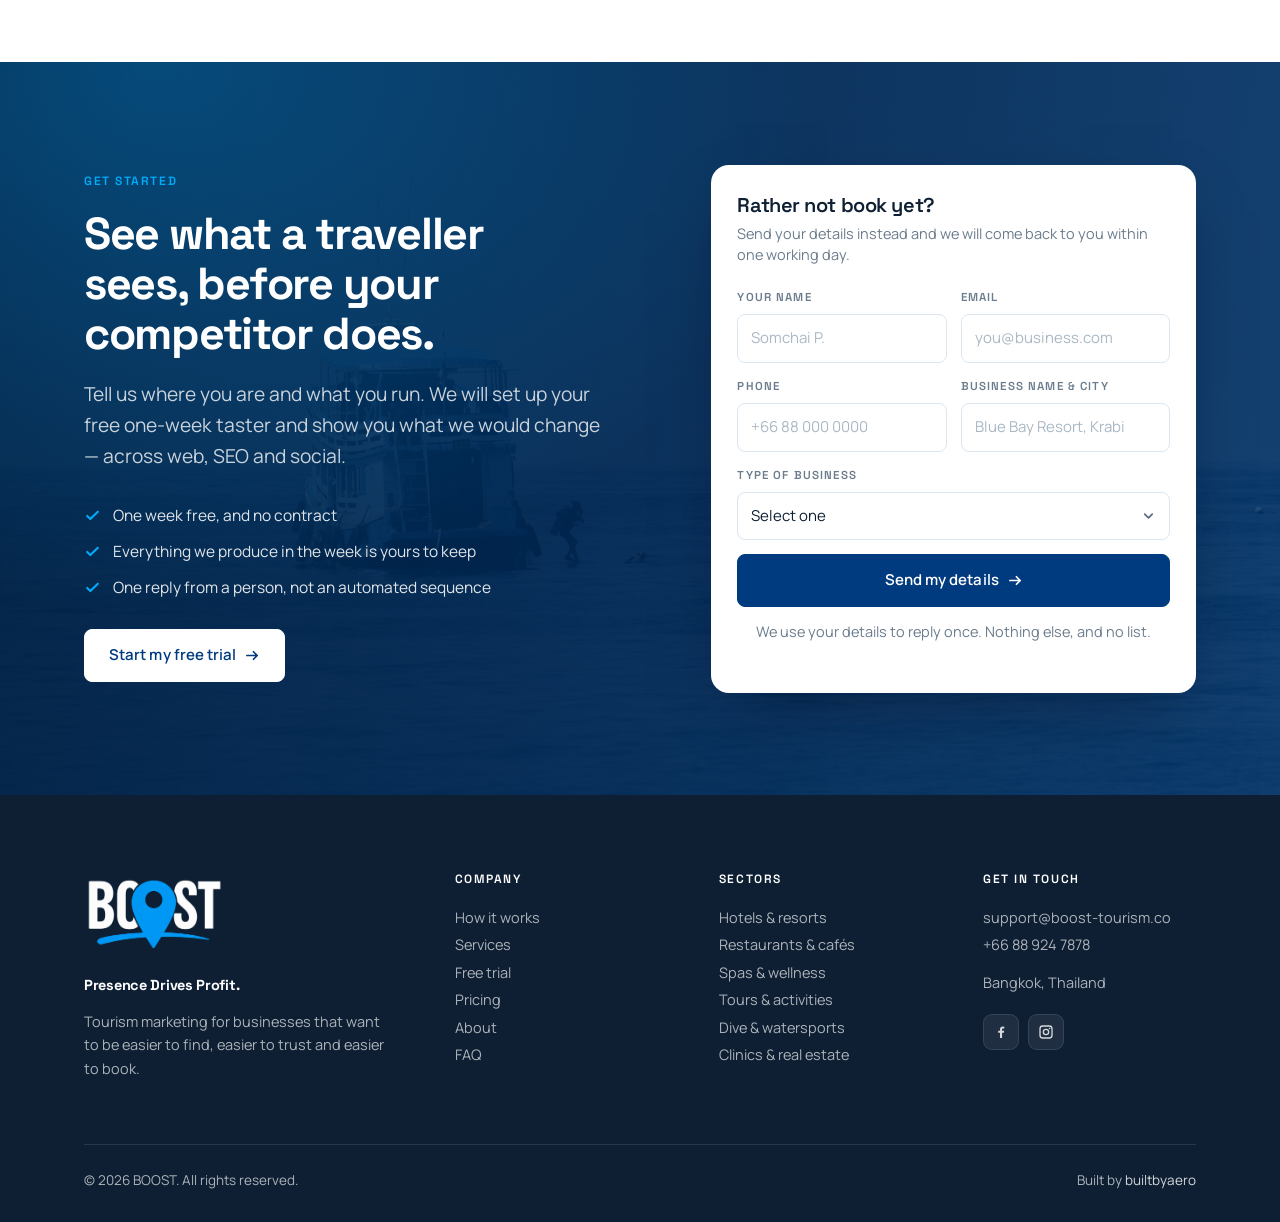
==== commit 9b7939c3: "Add a favicon cut from the pin in the logo Browsers were requesting /favicon.ico and getting a 404, " ====
--- a/index.html
+++ b/index.html
@@ -6,6 +6,10 @@
 <title>Tourism Marketing Agency in South-East Asia | BOOST</title>
 <meta name="description" content="BOOST fixes the four places a traveller decides — search, Maps, reviews and your booking page. Web, SEO and social for hotels, restaurants, spas and tours. Free 1-week trial.">
 <meta name="theme-color" content="#FFFFFF">
+<!-- root-relative so the same block serves /, /packages/ and /plans/ -->
+<link rel="icon" href="/favicon.ico" sizes="any">
+<link rel="icon" type="image/png" href="/assets/icon-32.png" sizes="32x32">
+<link rel="apple-touch-icon" href="/assets/icon-180.png">
 <link rel="canonical" href="https://boost.builtbyaero.dev/">
 <meta name="robots" content="noindex, nofollow">
 <meta property="og:type" content="website">
--- a/assets/boost.css
+++ b/assets/boost.css
@@ -32,7 +32,11 @@
 }
 
 *,*::before,*::after{box-sizing:border-box}
-html{scroll-behavior:smooth;-webkit-text-size-adjust:100%}
+html{scroll-behavior:smooth;-webkit-text-size-adjust:100%;
+  /* the sticky header is ~105px tall, so without this an anchor jump parks the
+     target underneath it — below 1024px every in-page link landed on a heading
+     that was already hidden, which reads as a link pointing at the wrong place */
+  scroll-padding-top:104px}
 body{
   margin:0;
   background:var(--paper);
@@ -639,7 +643,9 @@
 /* ============================ FOOTER ============================ */
 .ftr{background:var(--ink);color:rgba(255,255,255,.66);padding-block:clamp(56px,6vw,80px) 30px}
 .ftr-main{display:grid;grid-template-columns:minmax(0,1.5fr) repeat(3,minmax(0,1fr));gap:clamp(28px,4vw,52px)}
-.ftr-brand img{width:132px;height:auto}
+/* 140 not 132: the logo file carries its own clear space, so the mark itself
+   renders at ~94% of the box */
+.ftr-brand img{width:140px;height:auto}
 .ftr-tag{
   font-family:"Space Grotesk",sans-serif;font-size:22px;font-weight:700;
   color:#fff;letter-spacing:-.02em;margin:20px 0 12px
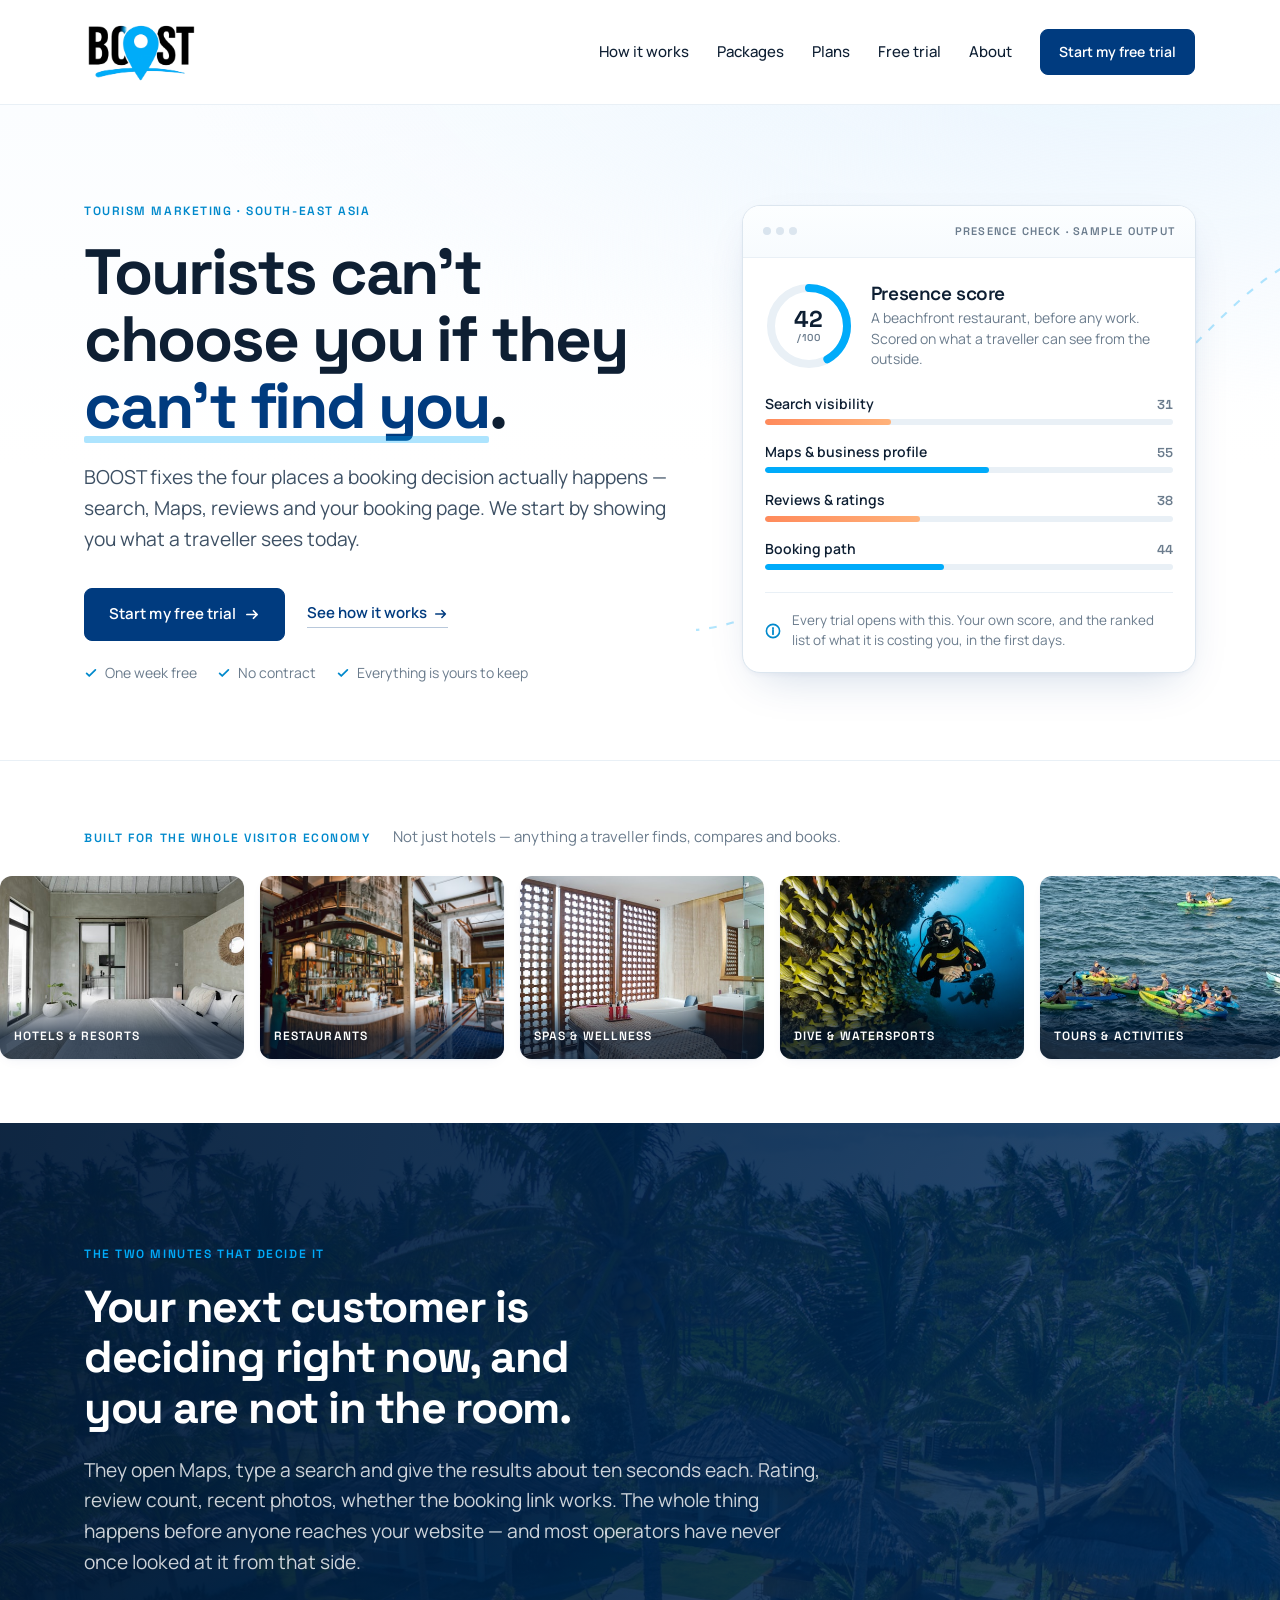
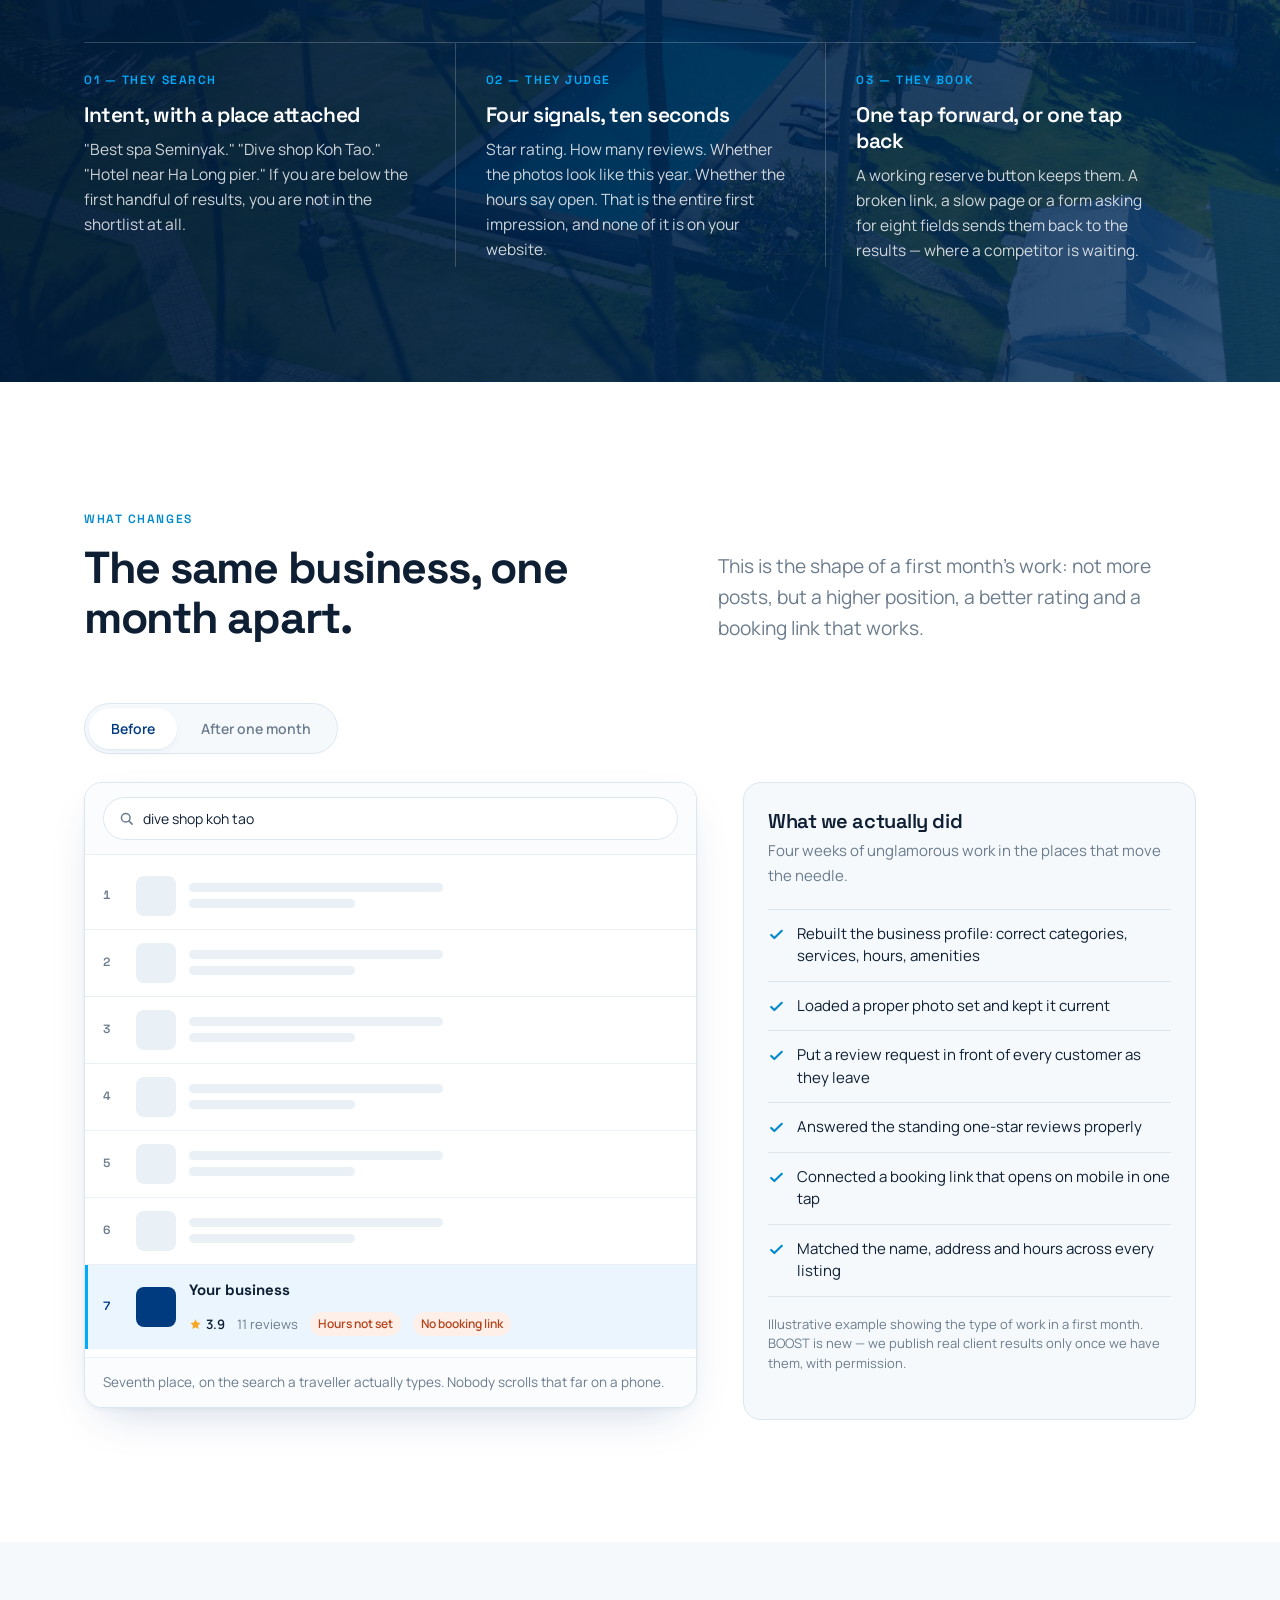
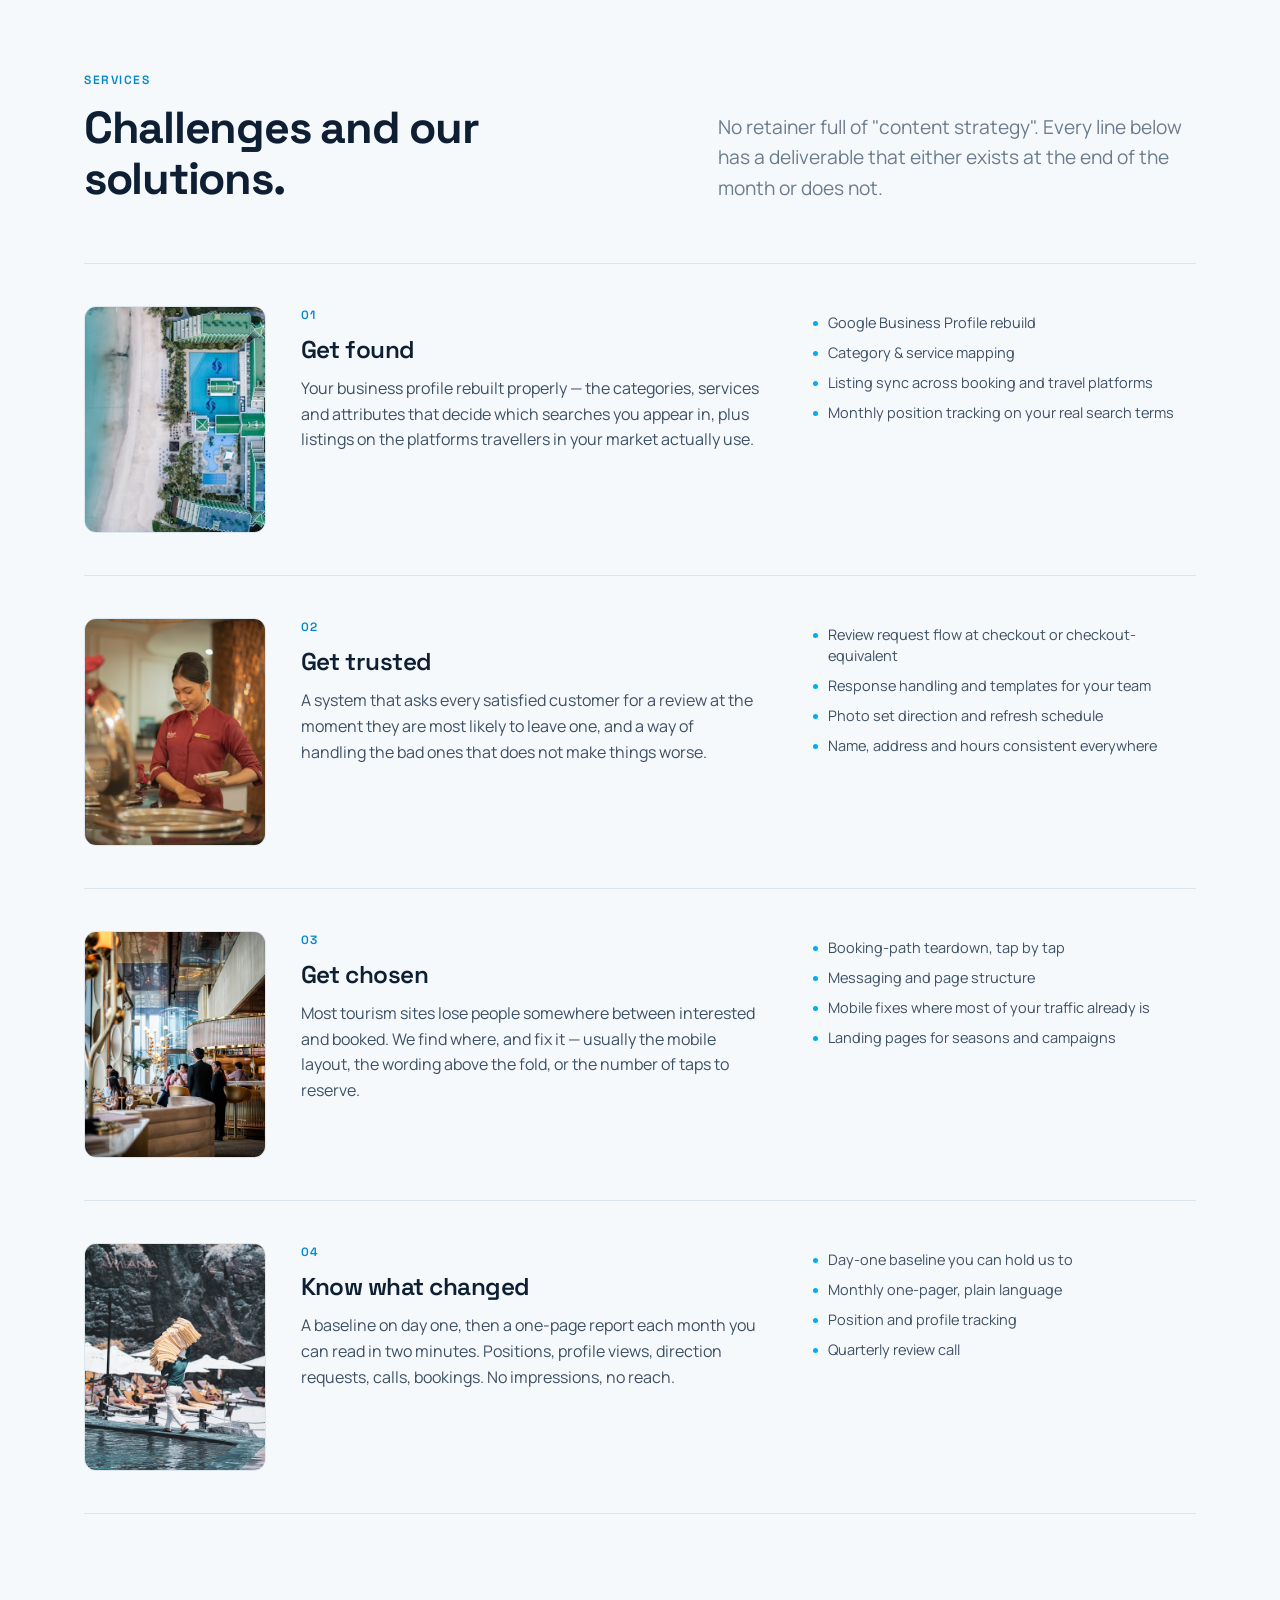
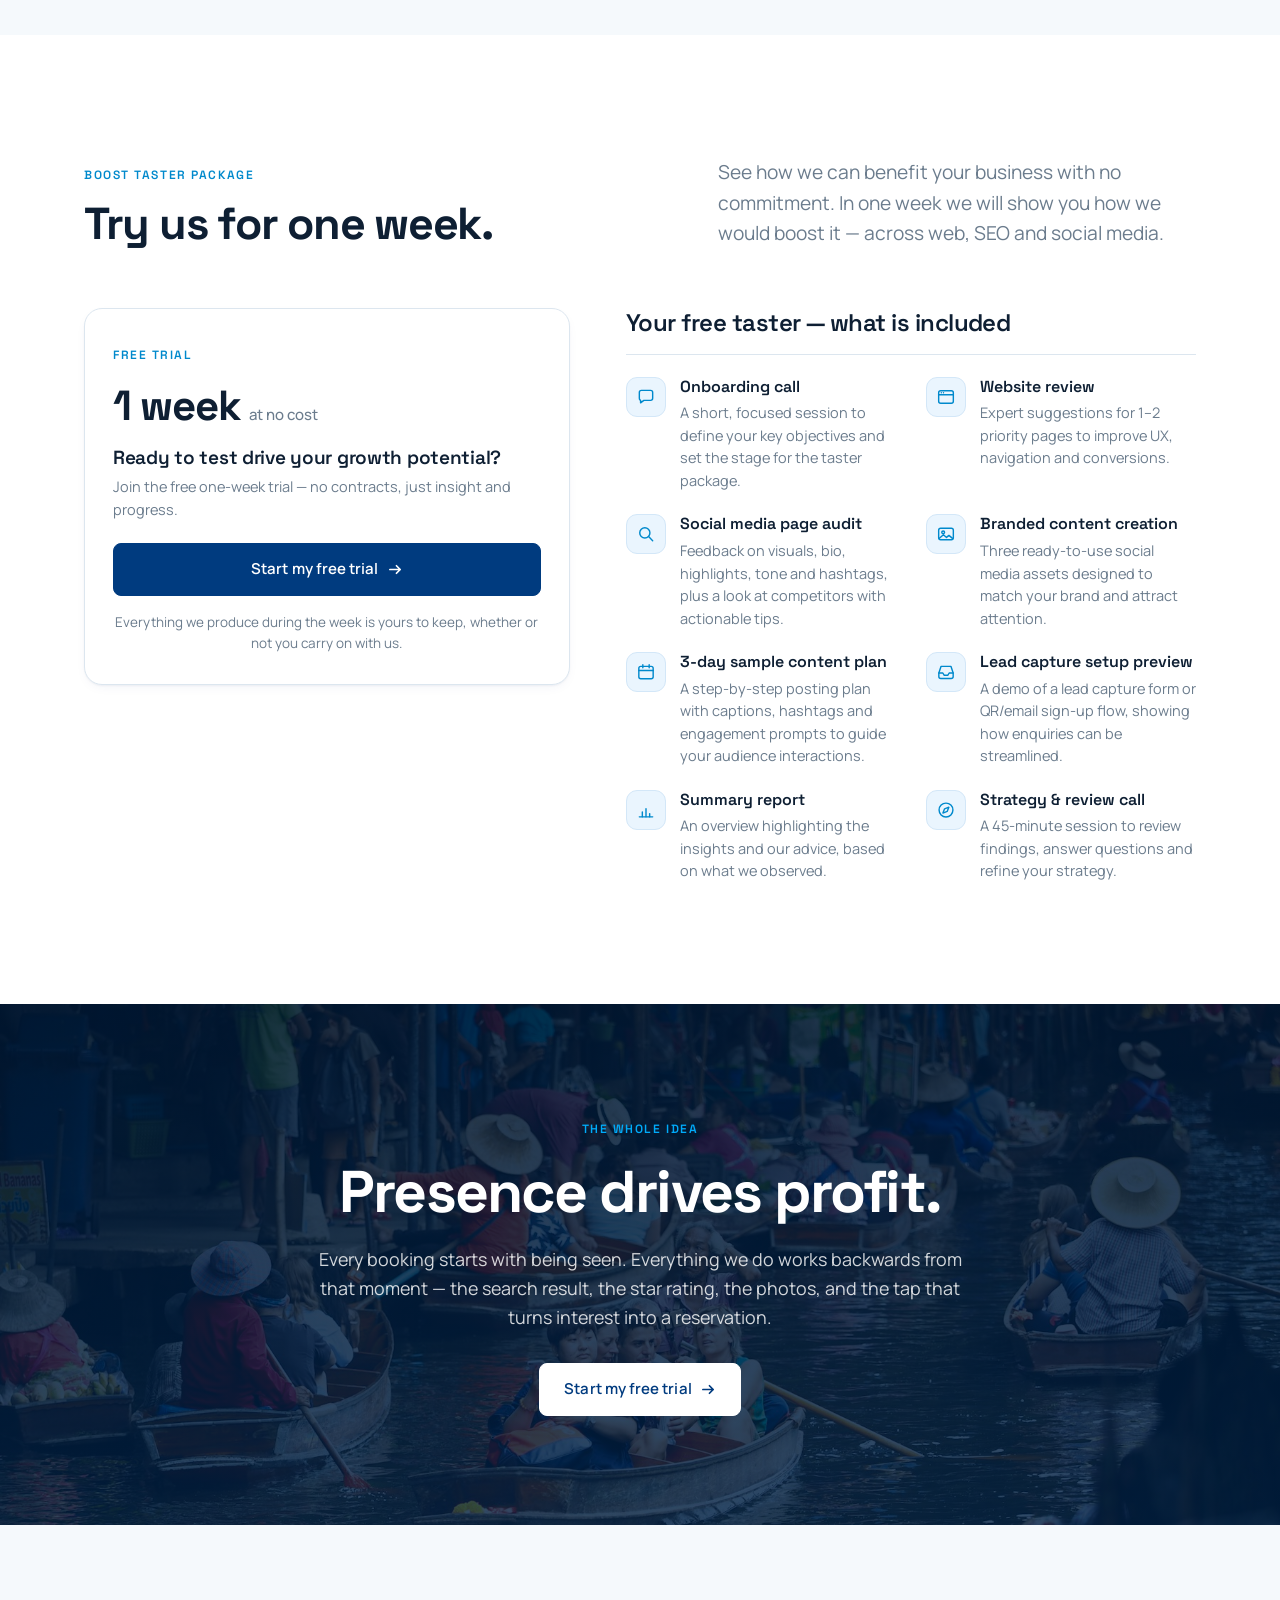
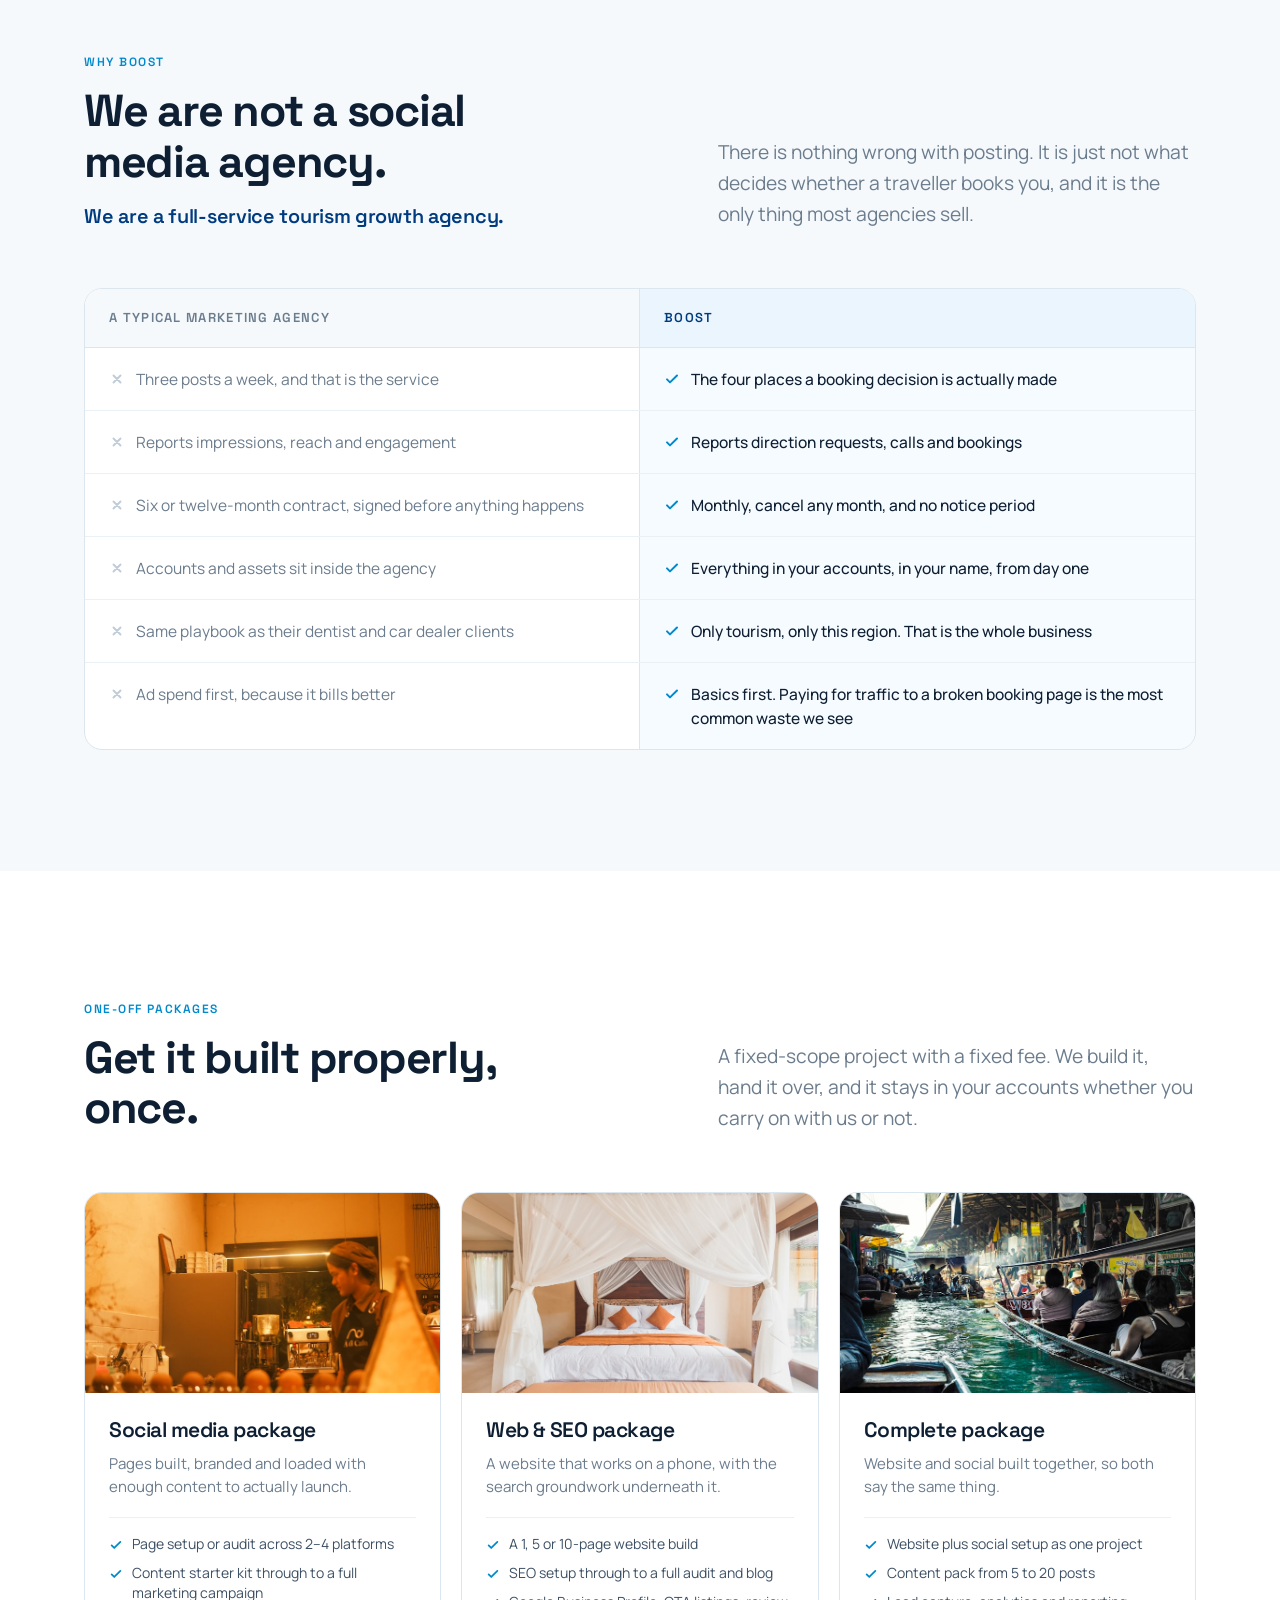
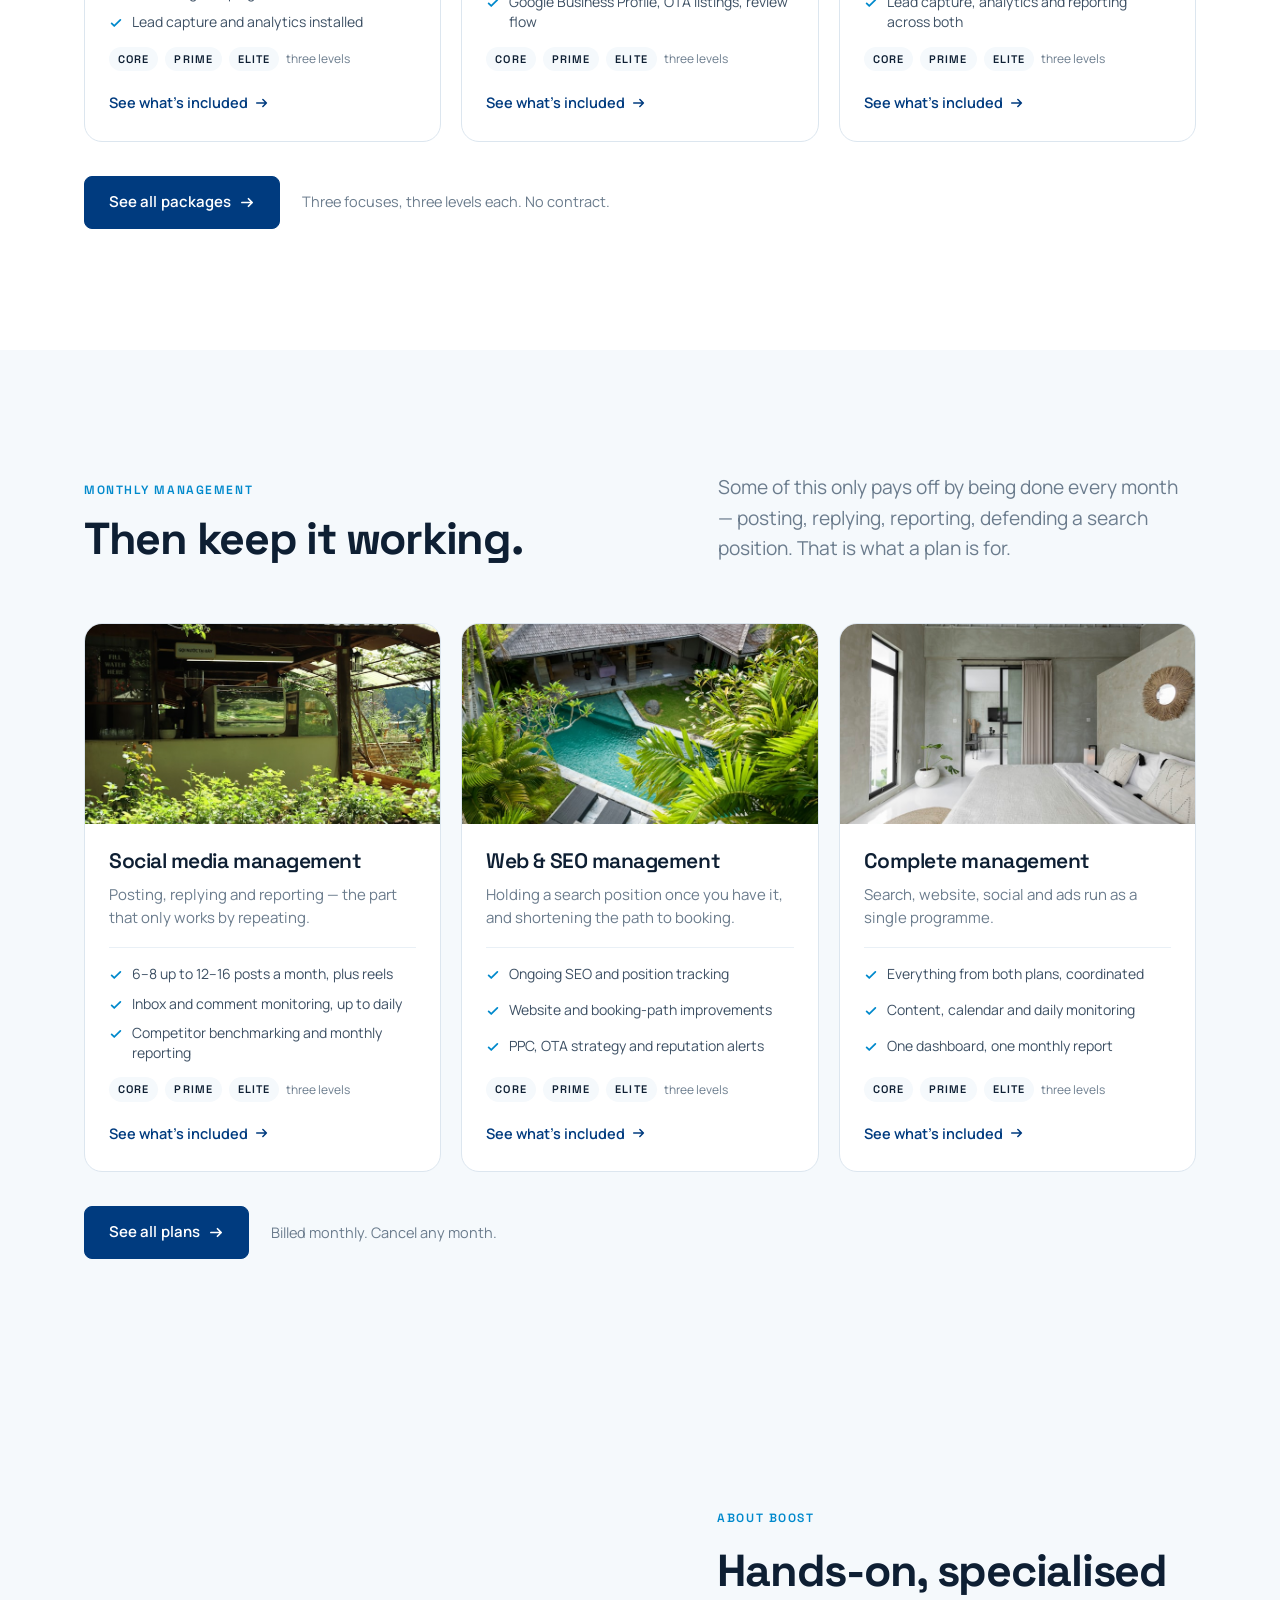
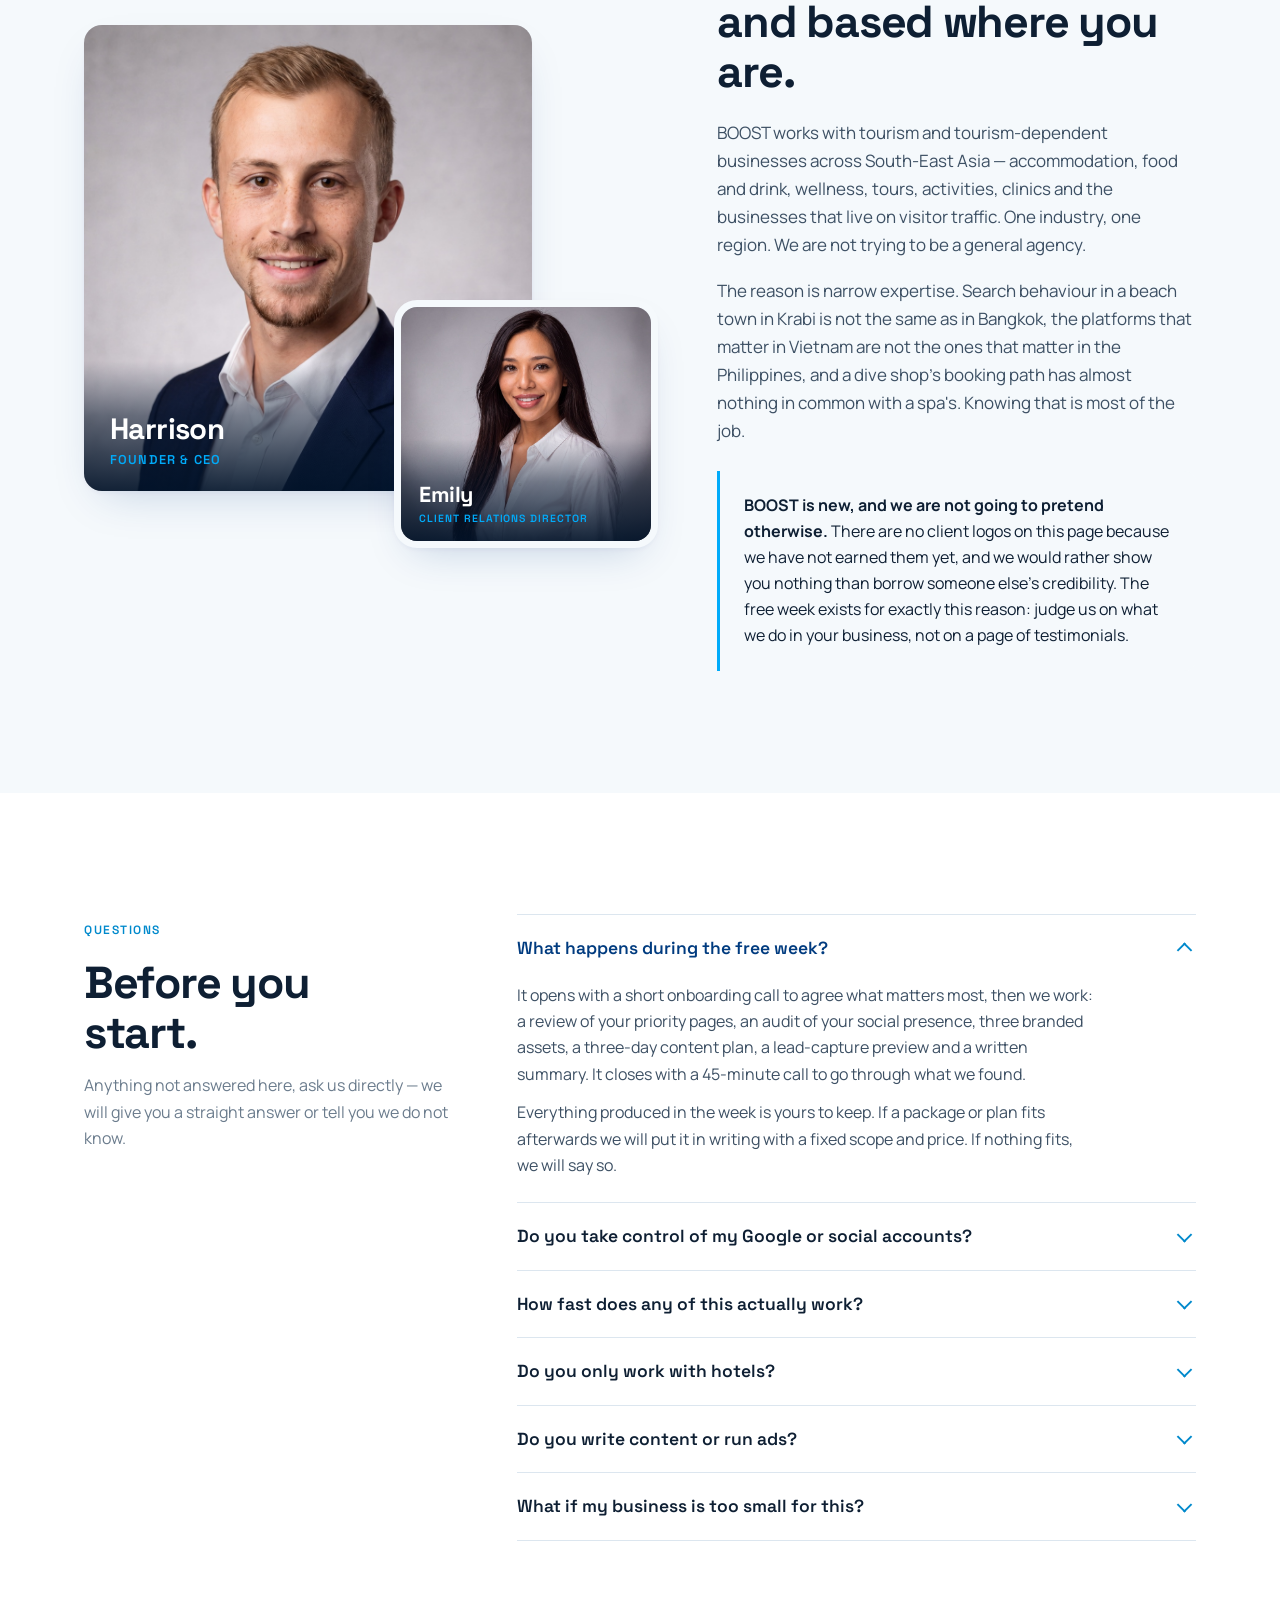
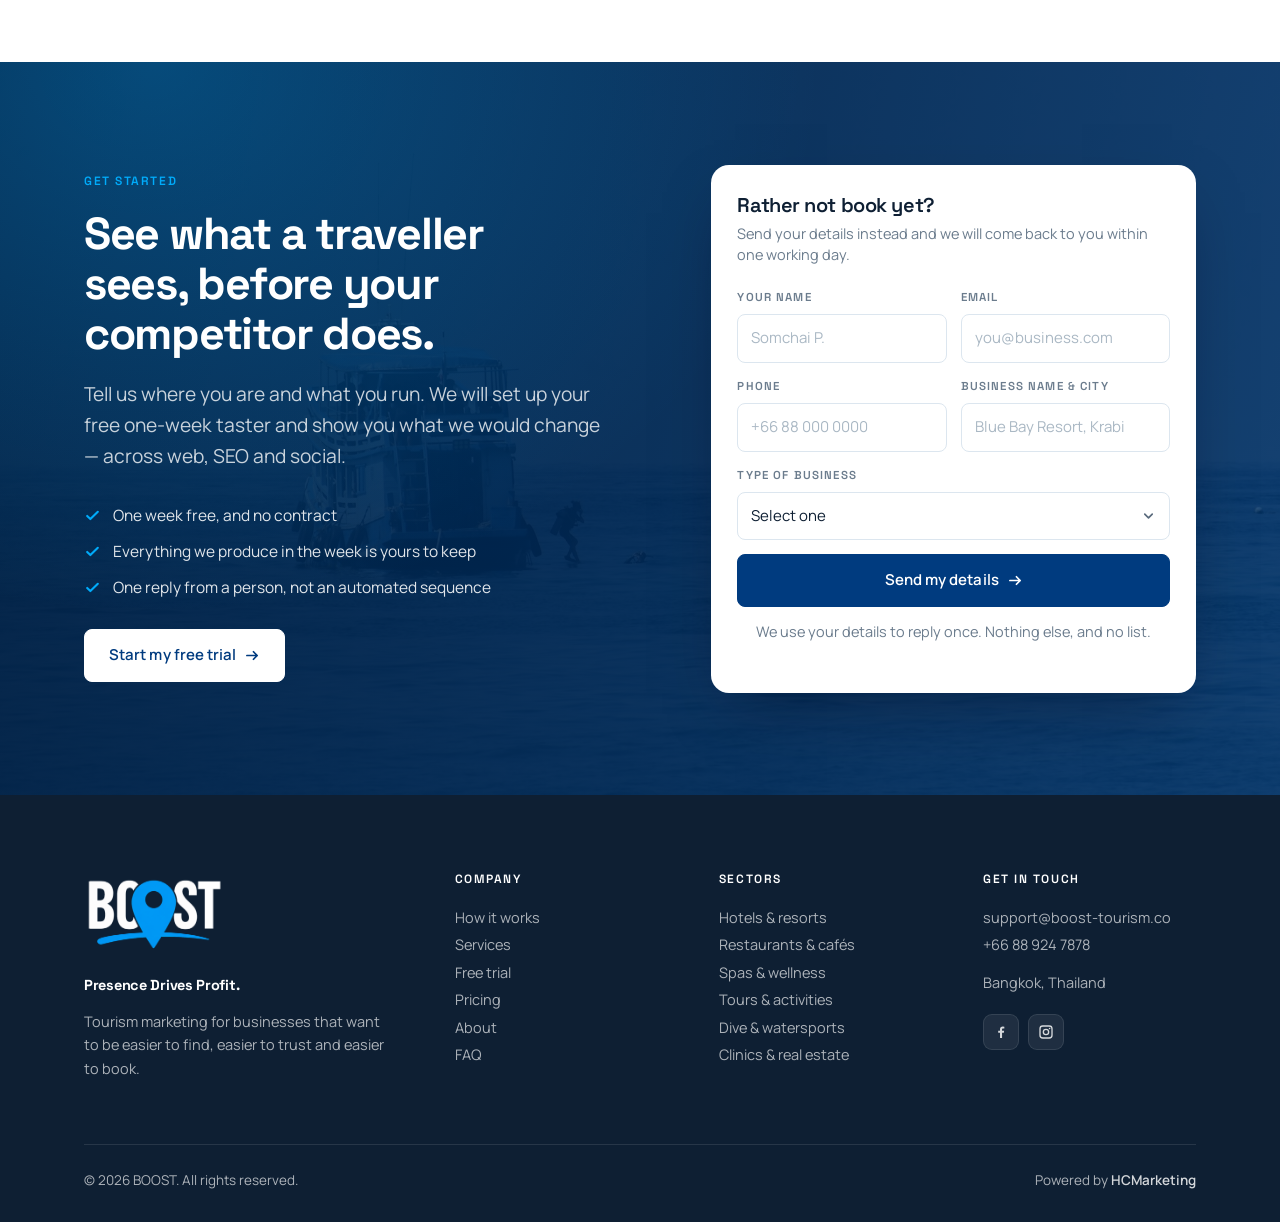
==== commit be72eead: "Add Google Analytics, change the footer credit, split asset caching Google ships gtag as an inline <" ====
--- a/index.html
+++ b/index.html
@@ -3,6 +3,10 @@
 <head>
 <meta charset="utf-8">
 <meta name="viewport" content="width=device-width, initial-scale=1">
+<!-- Google Analytics. The config half lives in assets/analytics.js rather than
+     inline, so script-src stays free of 'unsafe-inline'. -->
+<script async src="https://www.googletagmanager.com/gtag/js?id=G-P61MXR28SM"></script>
+<script src="/assets/analytics.js"></script>
 <title>Tourism Marketing Agency in South-East Asia | BOOST</title>
 <meta name="description" content="BOOST fixes the four places a traveller decides — search, Maps, reviews and your booking page. Web, SEO and social for hotels, restaurants, spas and tours. Free 1-week trial.">
 <meta name="theme-color" content="#FFFFFF">
@@ -10,22 +14,22 @@
 <link rel="icon" href="/favicon.ico" sizes="any">
 <link rel="icon" type="image/png" href="/assets/icon-32.png" sizes="32x32">
 <link rel="apple-touch-icon" href="/assets/icon-180.png">
-<link rel="canonical" href="https://boost.builtbyaero.dev/">
-<meta name="robots" content="noindex, nofollow">
+<link rel="canonical" href="https://boost-tourism.co/">
+<meta name="robots" content="index, follow, max-image-preview:large, max-snippet:-1">
 <meta property="og:type" content="website">
 <meta property="og:site_name" content="BOOST">
 <meta property="og:locale" content="en_GB">
-<meta property="og:url" content="https://boost.builtbyaero.dev/">
+<meta property="og:url" content="https://boost-tourism.co/">
 <meta property="og:title" content="Tourism Marketing Agency in South-East Asia | BOOST">
 <meta property="og:description" content="BOOST fixes the four places a traveller decides — search, Maps, reviews and your booking page. Web, SEO and social for hotels, restaurants, spas and tours. Free 1-week trial.">
-<meta property="og:image" content="https://boost.builtbyaero.dev/assets/img/og-cover.jpg">
+<meta property="og:image" content="https://boost-tourism.co/assets/img/og-cover.jpg">
 <meta property="og:image:width" content="1200">
 <meta property="og:image:height" content="630">
 <meta property="og:image:alt" content="BOOST — tourists can't choose you if they can't find you">
 <meta name="twitter:card" content="summary_large_image">
 <meta name="twitter:title" content="Tourism Marketing Agency in South-East Asia | BOOST">
 <meta name="twitter:description" content="BOOST fixes the four places a traveller decides — search, Maps, reviews and your booking page. Web, SEO and social for hotels, restaurants, spas and tours. Free 1-week trial.">
-<meta name="twitter:image" content="https://boost.builtbyaero.dev/assets/img/og-cover.jpg">
+<meta name="twitter:image" content="https://boost-tourism.co/assets/img/og-cover.jpg">
 <link rel="preconnect" href="https://fonts.googleapis.com">
 <link rel="preconnect" href="https://fonts.gstatic.com" crossorigin>
 <link href="https://fonts.googleapis.com/css2?family=Manrope:wght@400;500;600;700&family=Space+Grotesk:wght@500;600;700&display=swap" rel="stylesheet">
@@ -38,12 +42,12 @@
  "@graph": [
   {
    "@type": "ProfessionalService",
-   "@id": "https://boost.builtbyaero.dev/#organization",
+   "@id": "https://boost-tourism.co/#organization",
    "name": "BOOST",
    "description": "Tourism marketing for businesses across South-East Asia — search, Maps, reviews, websites and social media.",
-   "url": "https://boost.builtbyaero.dev/",
-   "logo": "https://boost.builtbyaero.dev/assets/logo-dark.png",
-   "image": "https://boost.builtbyaero.dev/assets/img/og-cover.jpg",
+   "url": "https://boost-tourism.co/",
+   "logo": "https://boost-tourism.co/assets/logo-dark.png",
+   "image": "https://boost-tourism.co/assets/img/og-cover.jpg",
    "email": "support@boost-tourism.co",
    "telephone": "+66889247878",
    "priceRange": "$$",
@@ -138,11 +142,11 @@
   },
   {
    "@type": "WebSite",
-   "@id": "https://boost.builtbyaero.dev/#website",
-   "url": "https://boost.builtbyaero.dev/",
+   "@id": "https://boost-tourism.co/#website",
+   "url": "https://boost-tourism.co/",
    "name": "BOOST",
    "publisher": {
-    "@id": "https://boost.builtbyaero.dev/#organization"
+    "@id": "https://boost-tourism.co/#organization"
    },
    "inLanguage": "en-GB"
   },
@@ -1003,7 +1007,7 @@
 
     <div class="ftr-bot">
       <span>© 2026 BOOST. All rights reserved.</span>
-      <span>Built by <a href="#">builtbyaero</a></span>
+      <span>Powered by <b>HCMarketing</b></span>
     </div>
   </div>
 </footer>
--- a/assets/boost.css
+++ b/assets/boost.css
@@ -672,6 +672,9 @@
   border-top:1px solid rgba(255,255,255,.10);font-size:13.5px
 }
 .ftr-bot a{color:rgba(255,255,255,.82);text-decoration:none}
+/* the credit is plain text, not a link, so it keeps the same weight the
+   anchor had without pretending to be clickable */
+.ftr-bot b{color:rgba(255,255,255,.82);font-weight:600}
 .ftr-bot a:hover{color:var(--blue)}
 
 /* ============================ RESPONSIVE ============================ */
@@ -914,3 +917,16 @@
 }
 
 .cta-book{margin-top:30px}
+
+/* ==== NOT FOUND ==== */
+/* Pages serves 404.html with a real 404 status for any unmatched path. Without
+   it the platform answers every unknown URL with the homepage and a 200, which
+   search engines read as a soft 404 and index as duplicate content. */
+.nf{min-height:100svh;display:grid;place-items:center;padding:40px 0;background:var(--soft)}
+.nf-in{text-align:center;max-width:58ch;margin:0 auto}
+.nf-brand{display:inline-block;width:120px;margin-bottom:34px}
+.nf-brand img{width:100%;height:auto}
+.nf h1{font-size:clamp(30px,5vw,46px);margin-bottom:14px}
+.nf .lede{margin:0 auto 30px;max-width:46ch}
+.nf-links{display:flex;flex-wrap:wrap;gap:12px;justify-content:center;align-items:center}
+.nf-links .tlink{margin:0}
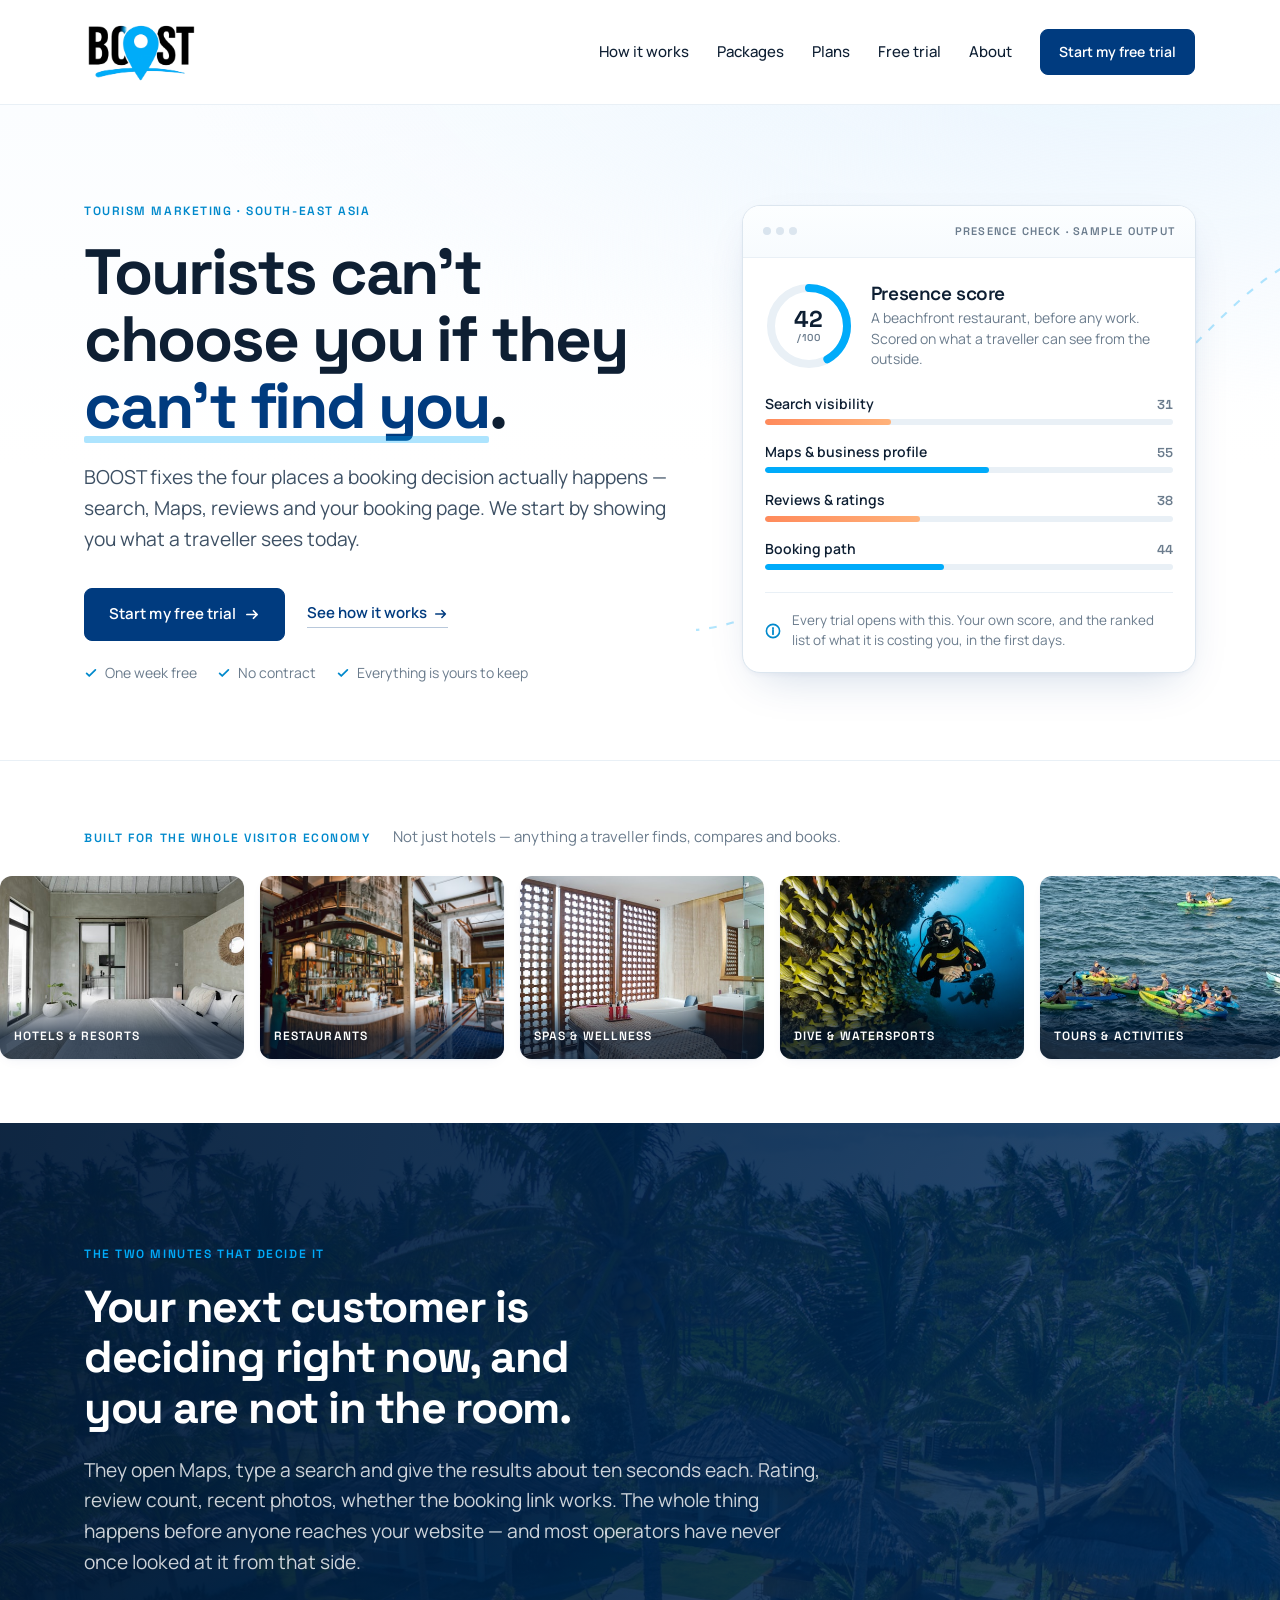
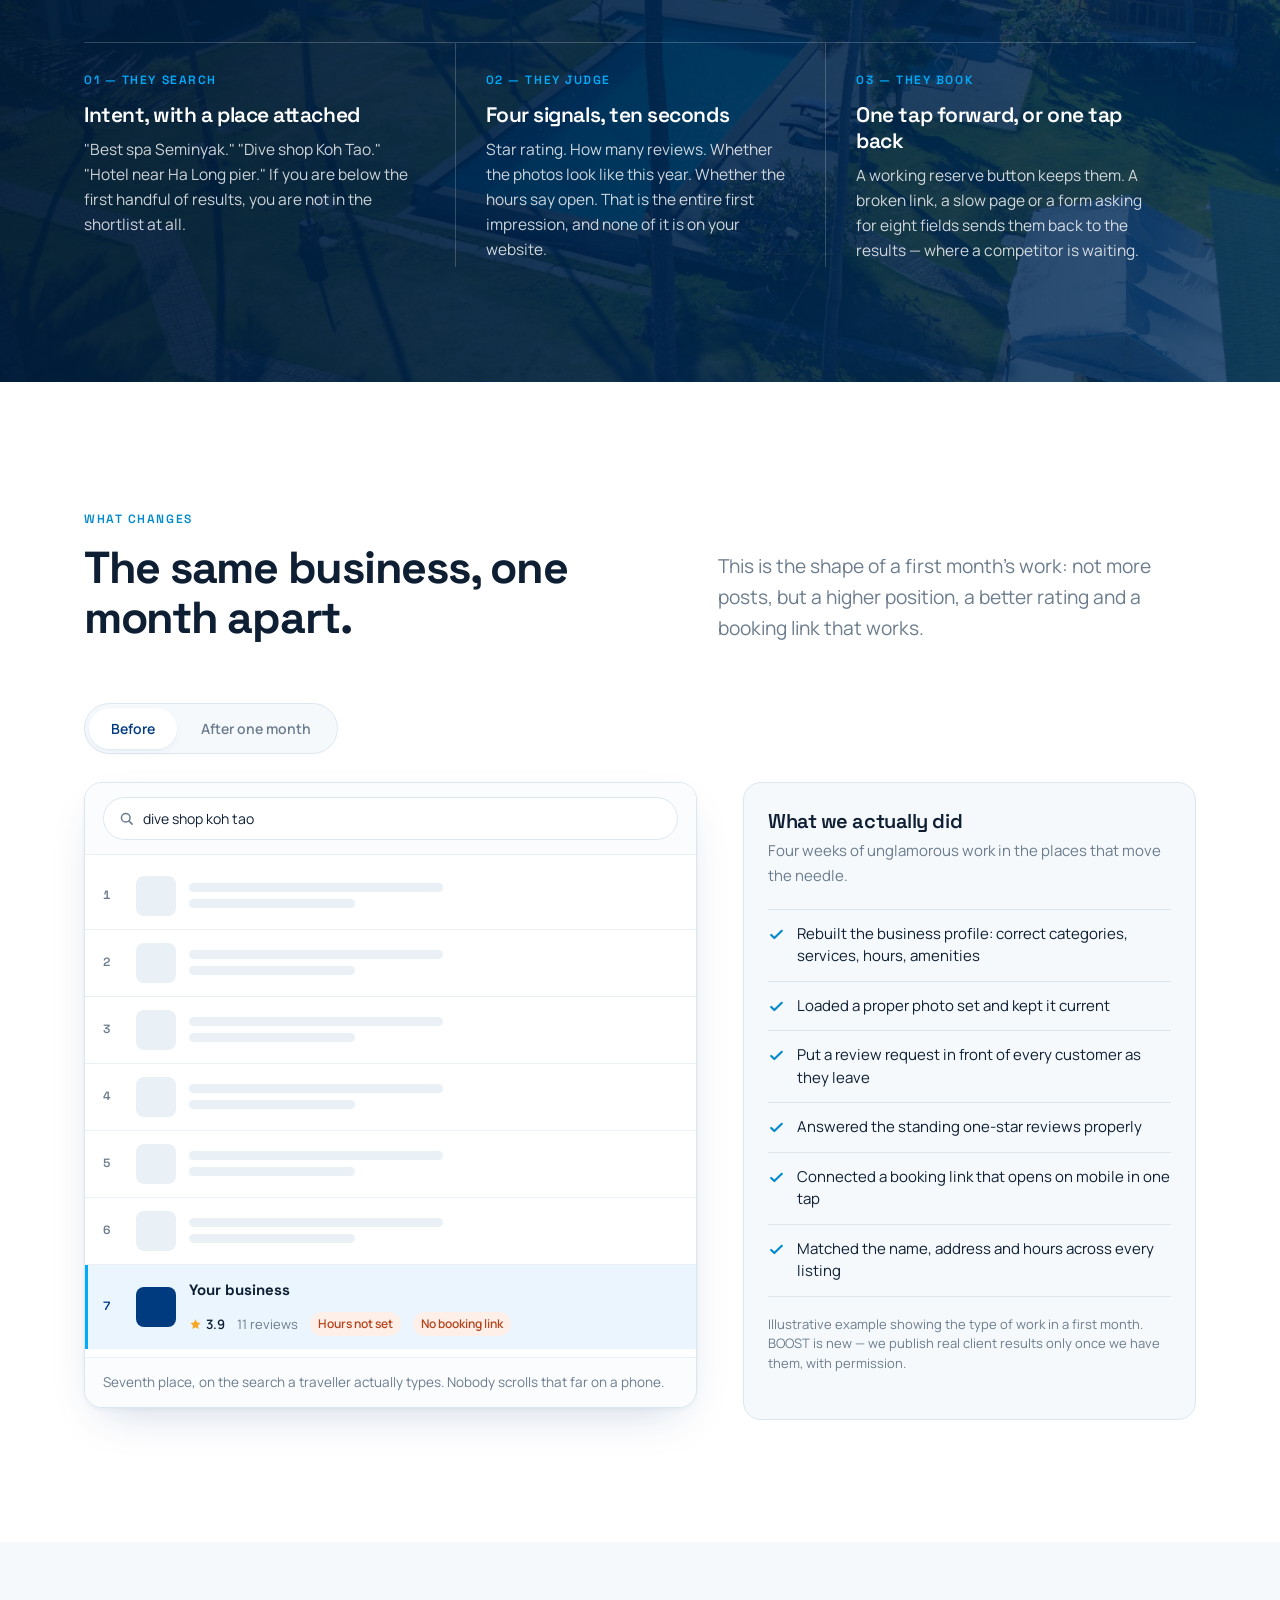
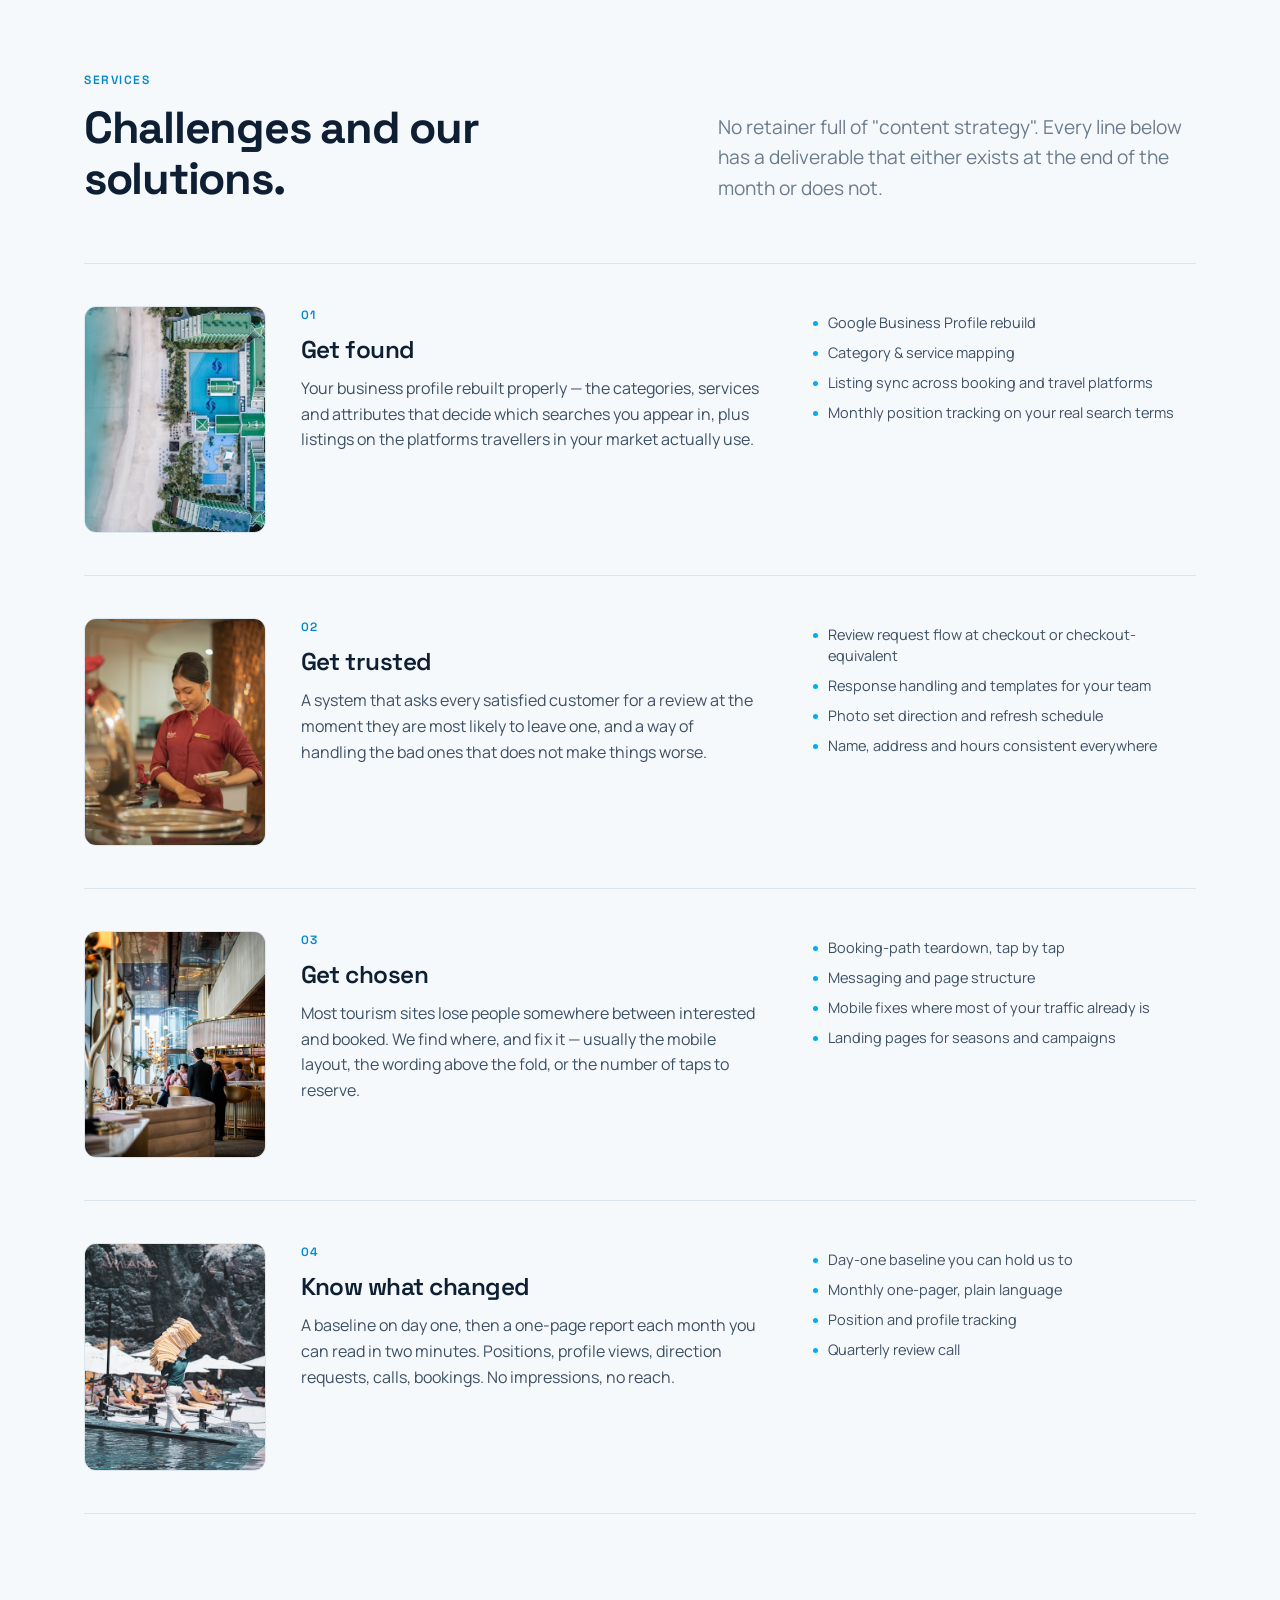
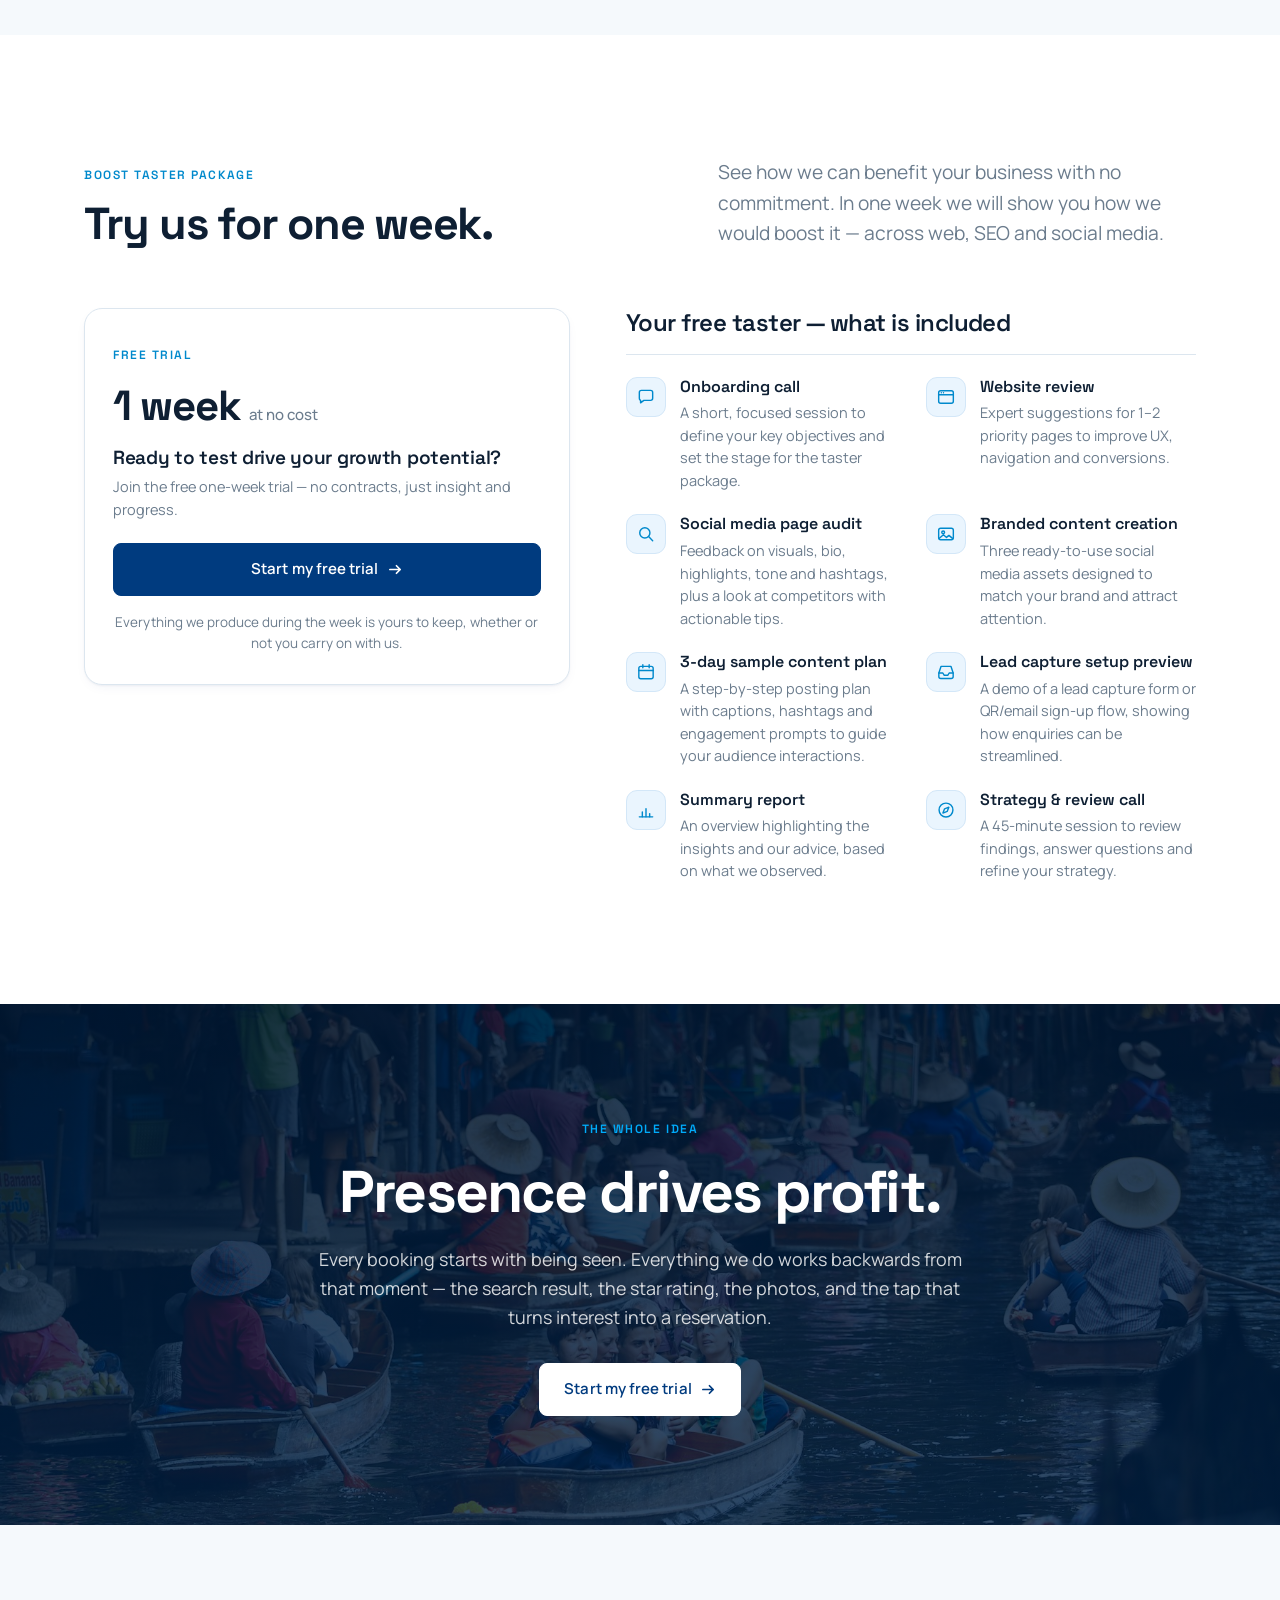
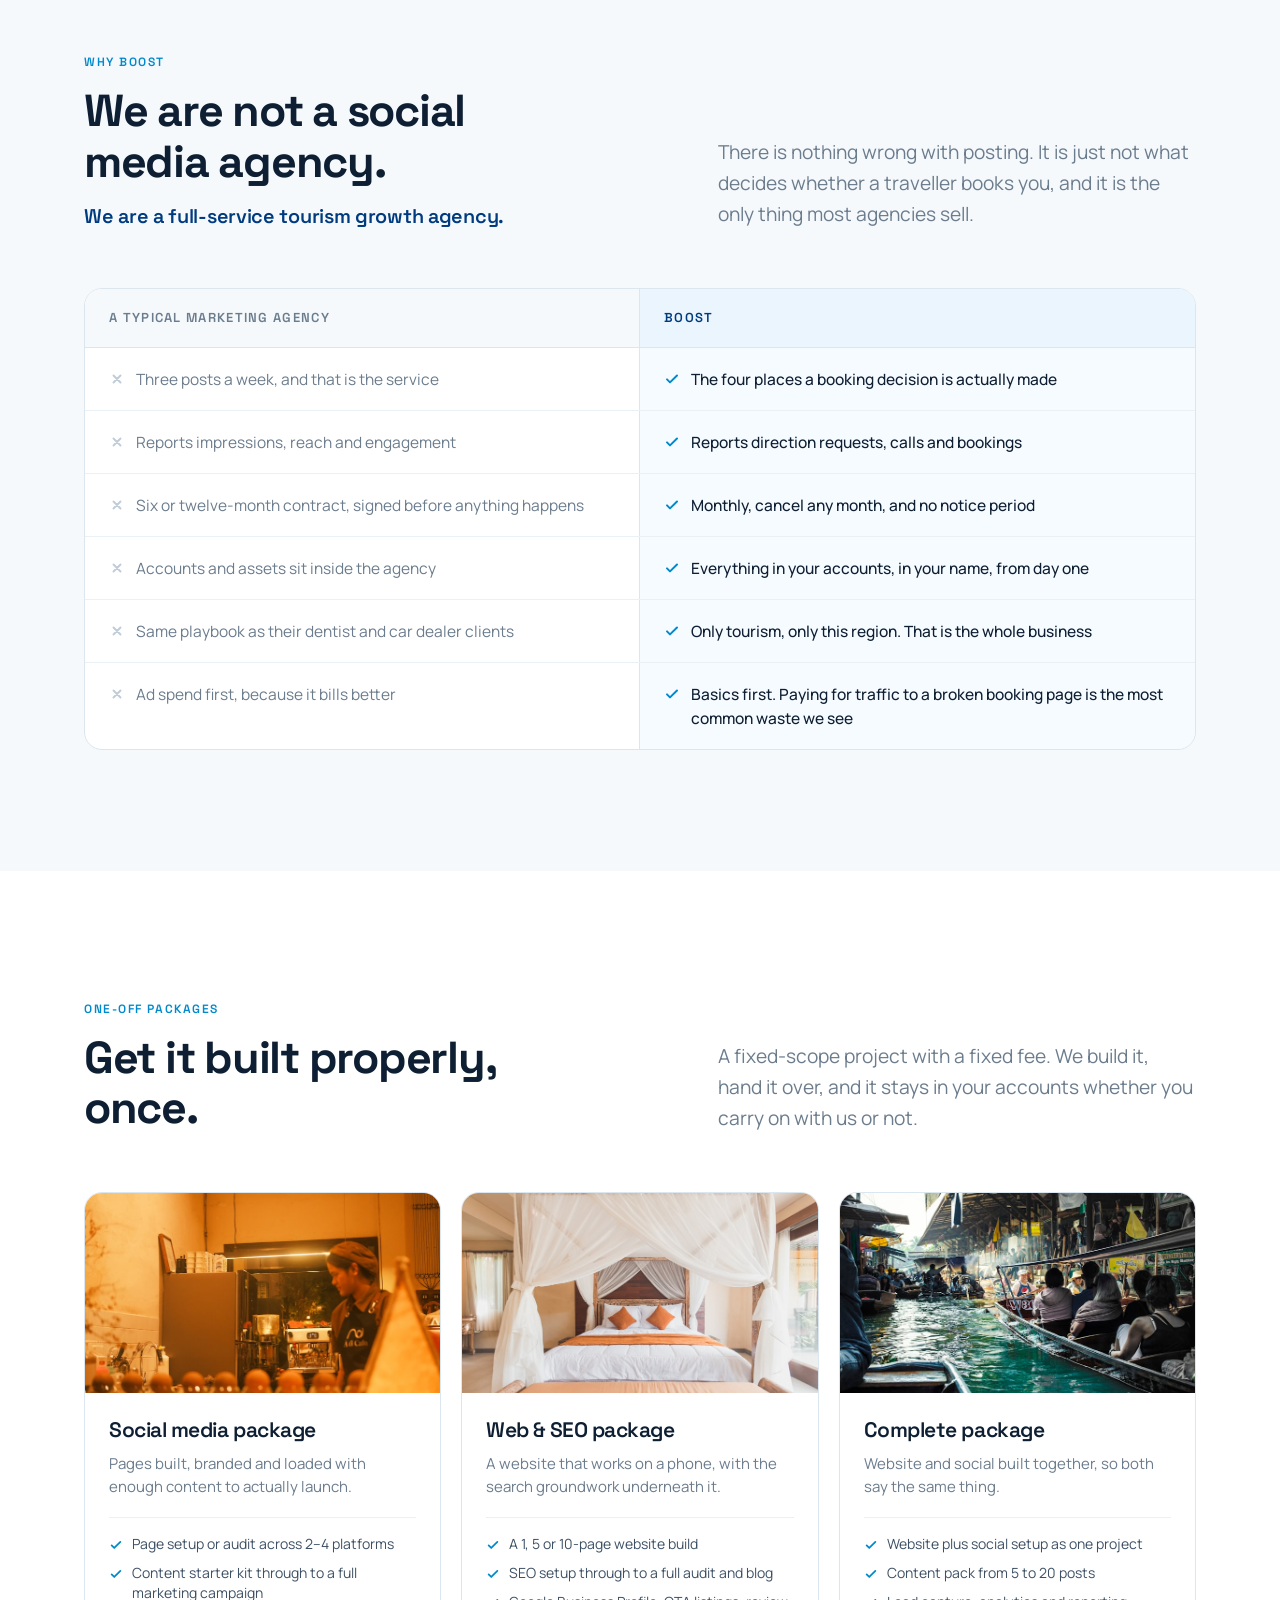
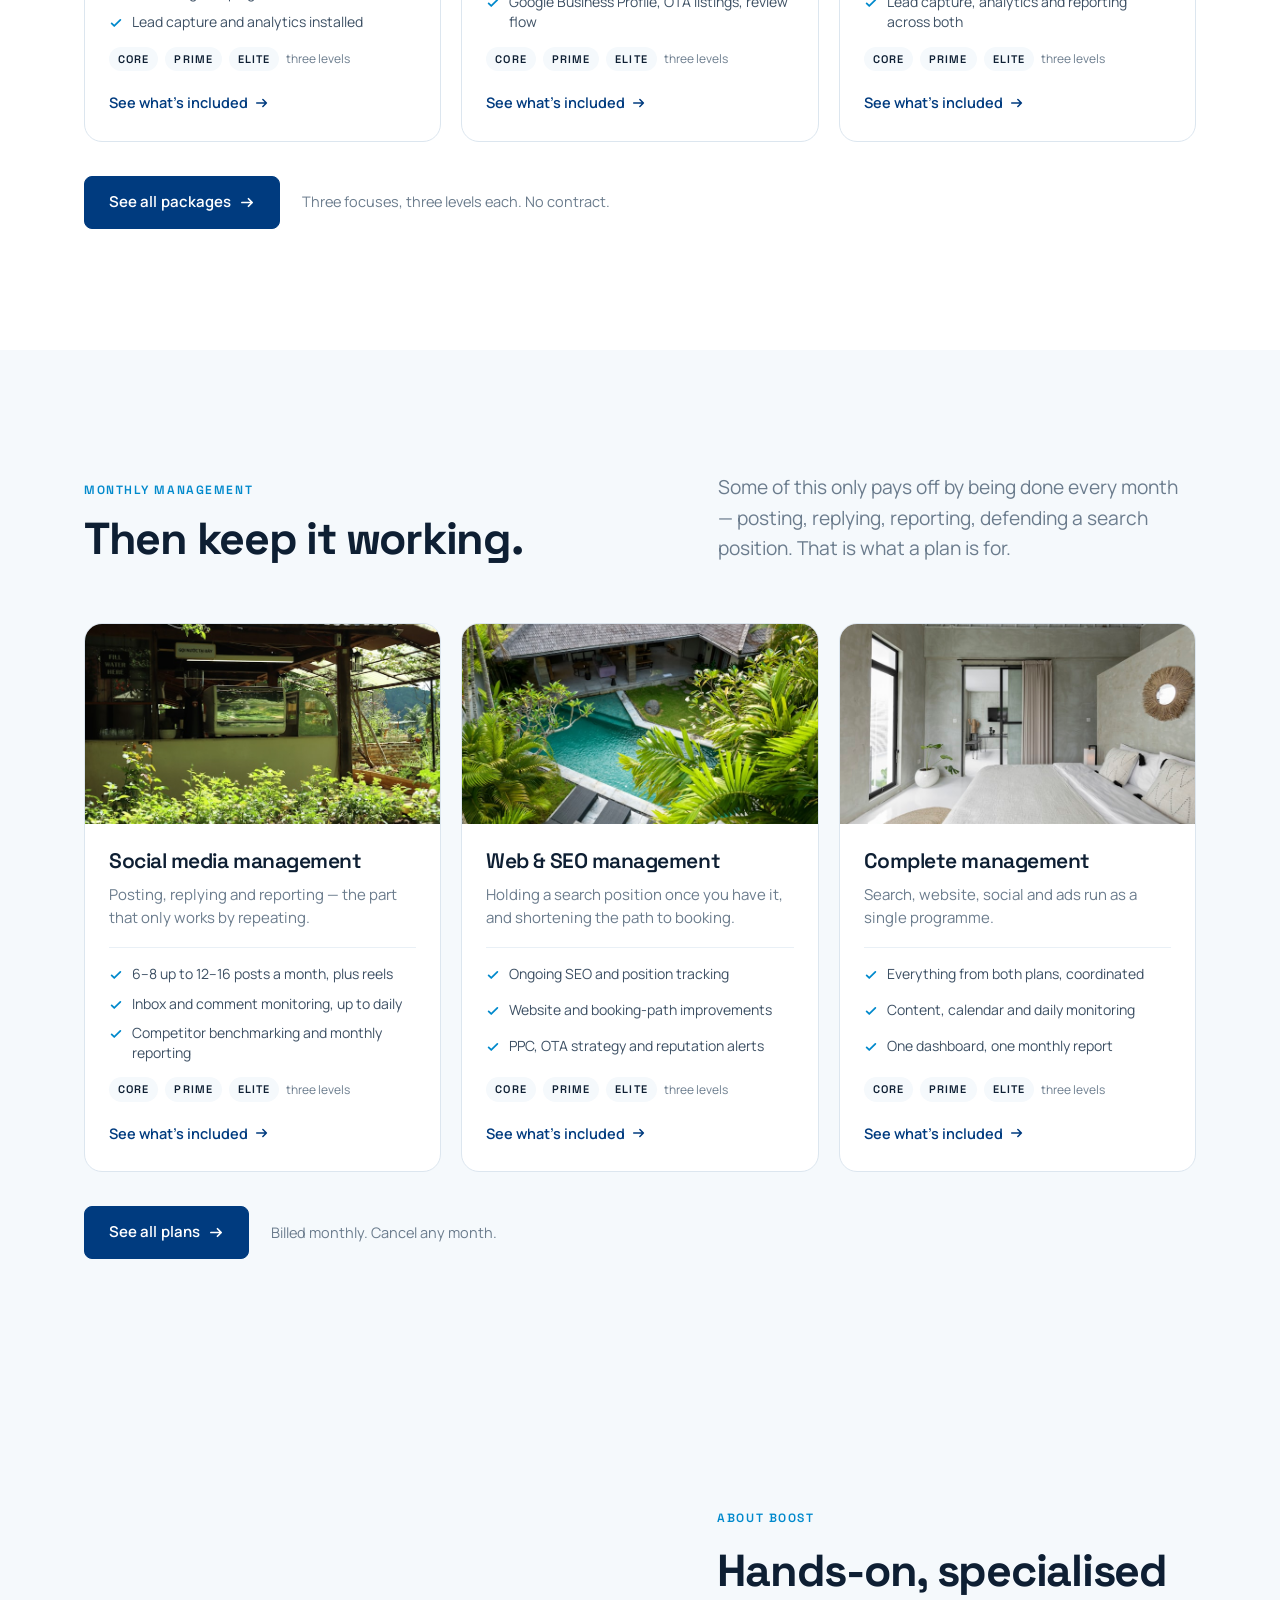
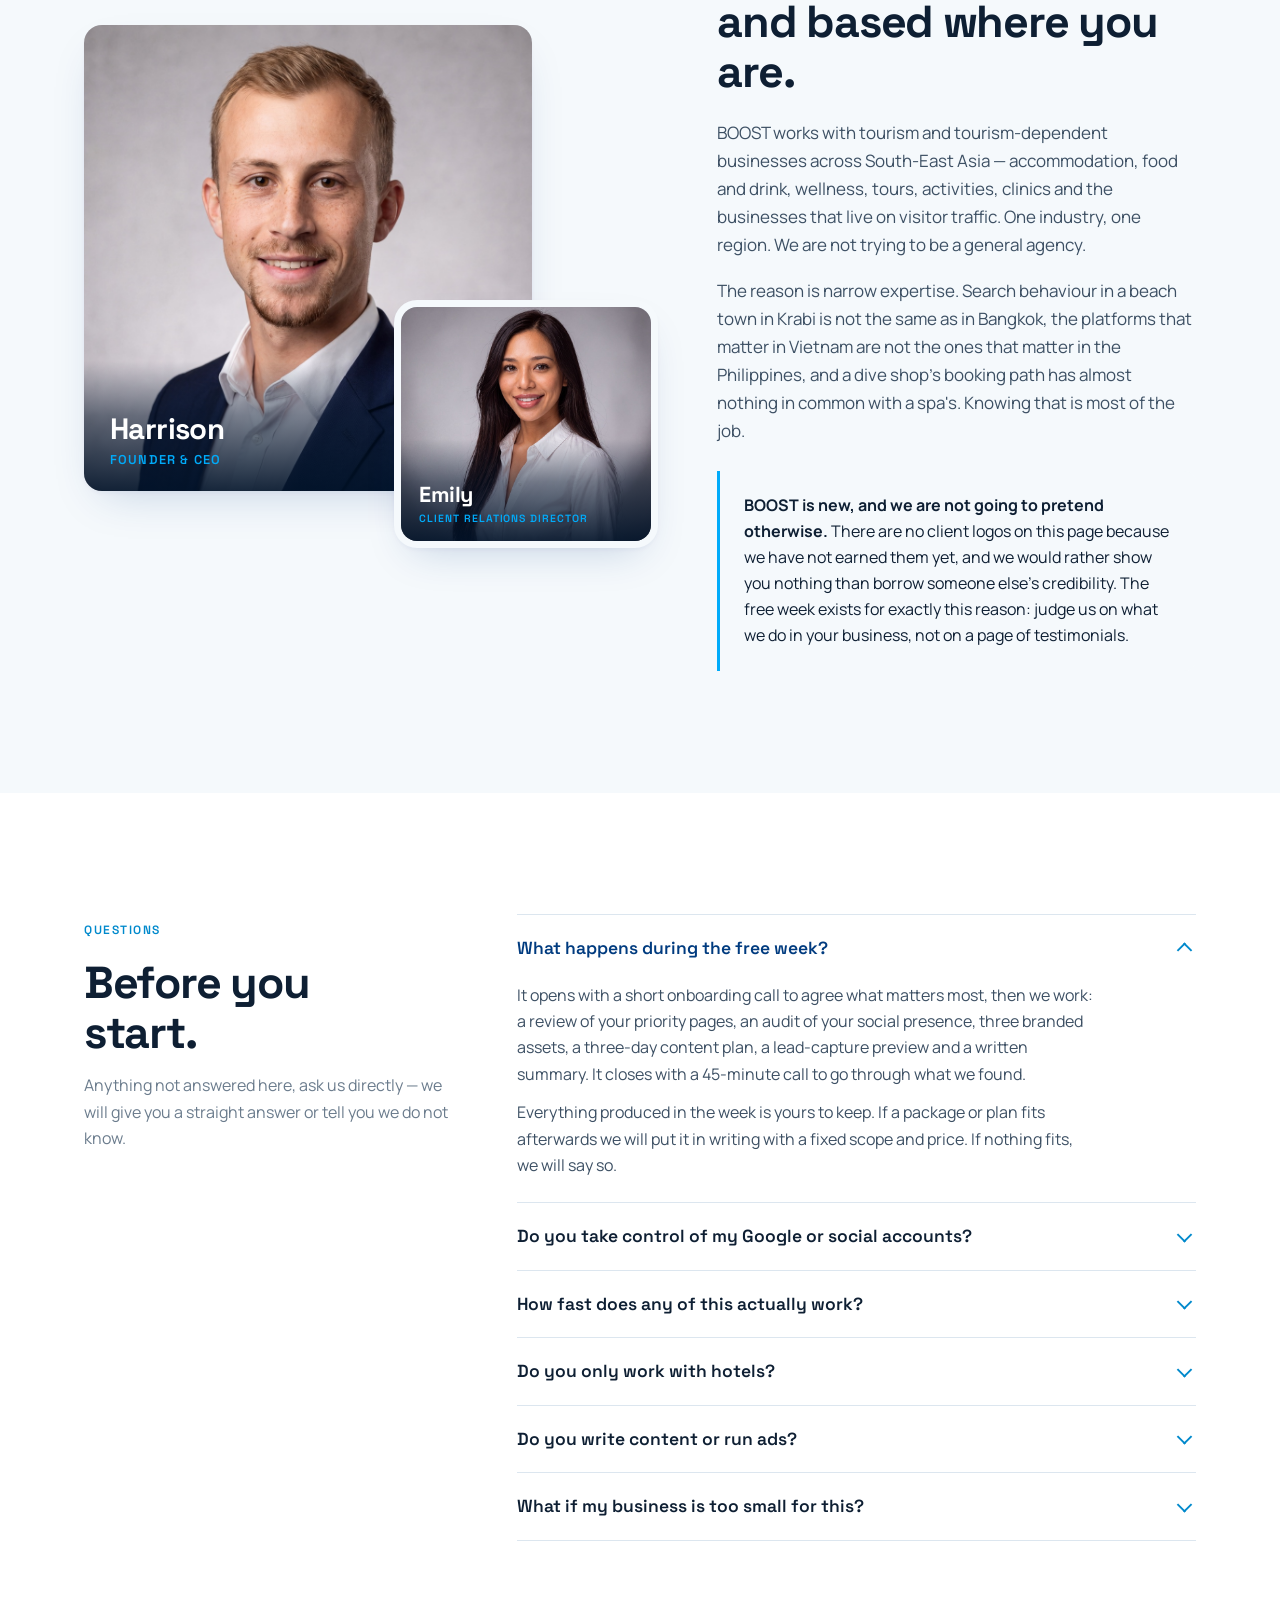
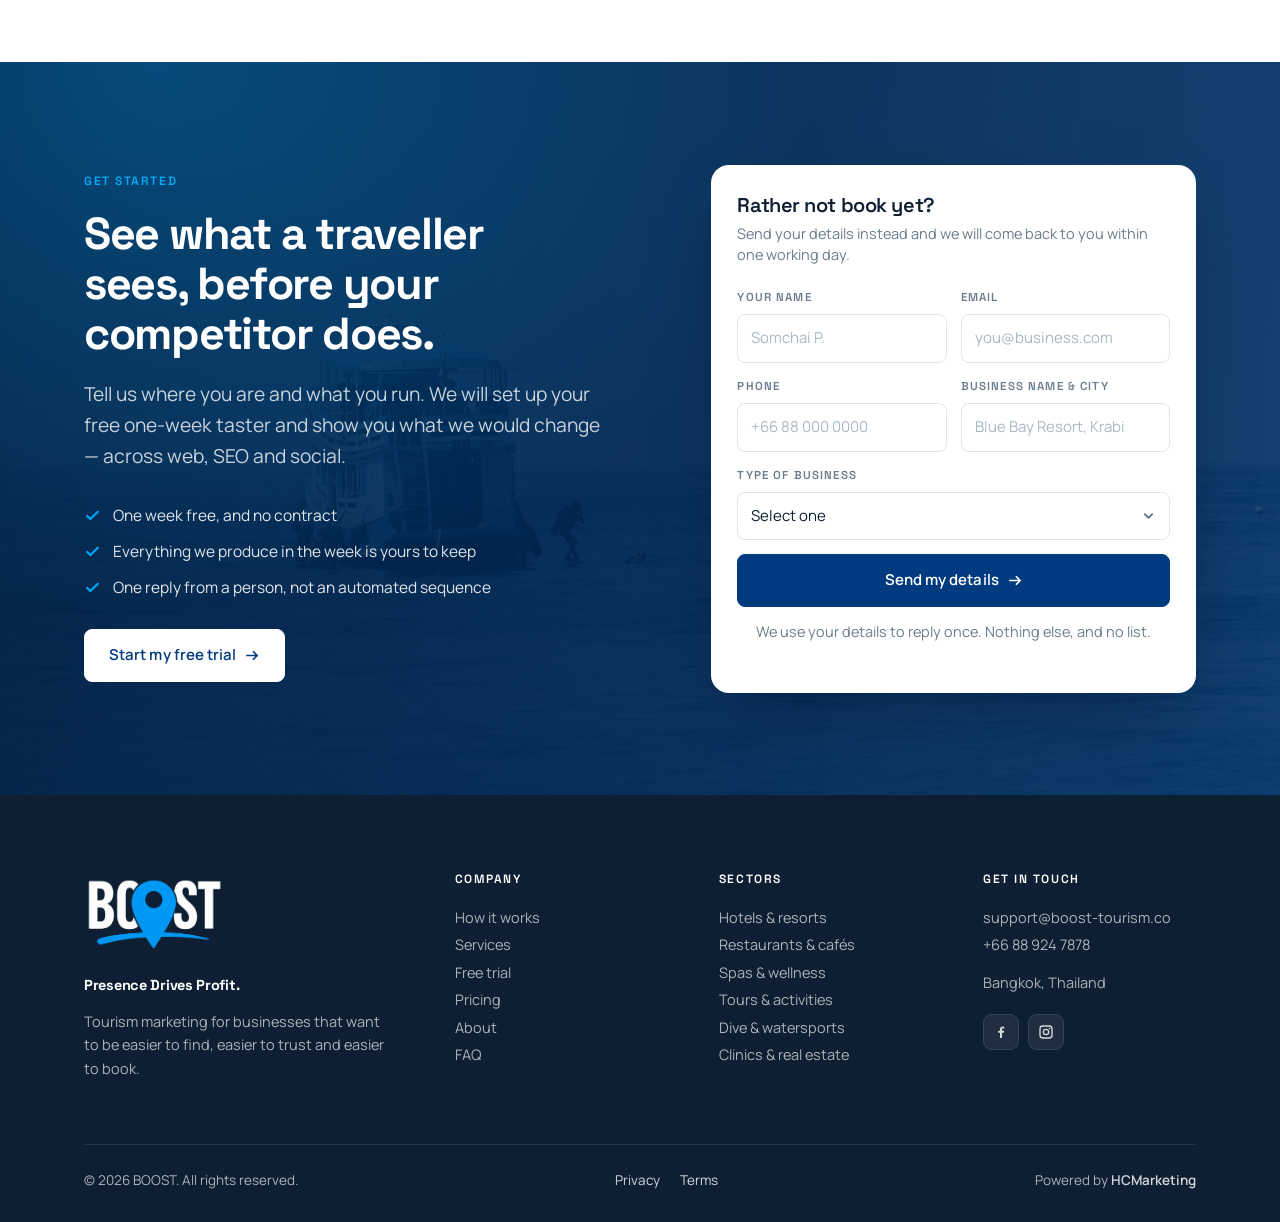
==== commit d5327fd8: "Draft the privacy policy and terms pages Both are drafts and need a Thai lawyer's review before they" ====
--- a/index.html
+++ b/index.html
@@ -1007,6 +1007,7 @@
 
     <div class="ftr-bot">
       <span>© 2026 BOOST. All rights reserved.</span>
+      <span class="ftr-legal"><a href="/privacy/">Privacy</a><a href="/terms/">Terms</a></span>
       <span>Powered by <b>HCMarketing</b></span>
     </div>
   </div>
--- a/assets/boost.css
+++ b/assets/boost.css
@@ -675,6 +675,7 @@
 /* the credit is plain text, not a link, so it keeps the same weight the
    anchor had without pretending to be clickable */
 .ftr-bot b{color:rgba(255,255,255,.82);font-weight:600}
+.ftr-legal{display:flex;gap:20px}
 .ftr-bot a:hover{color:var(--blue)}
 
 /* ============================ RESPONSIVE ============================ */
@@ -930,3 +931,48 @@
 .nf .lede{margin:0 auto 30px;max-width:46ch}
 .nf-links{display:flex;flex-wrap:wrap;gap:12px;justify-content:center;align-items:center}
 .nf-links .tlink{margin:0}
+
+/* ==== LEGAL PAGES ==== */
+/* Long-form reading, so the measure is tighter than the marketing pages and the
+   heading scale is flatter — these are scanned for a clause, not read top to
+   bottom, so the numbered headings have to be findable. */
+.legal{padding:clamp(40px,6vw,72px) 0 clamp(60px,8vw,96px)}
+.legal-head{max-width:62ch;margin-bottom:clamp(32px,4vw,48px)}
+.legal-head h1{font-size:clamp(30px,4.2vw,44px);margin:10px 0 14px}
+.legal-meta{display:flex;flex-wrap:wrap;gap:6px 22px;font-size:13.5px;color:var(--muted);
+  padding-top:16px;border-top:1px solid var(--line)}
+.legal-meta b{color:var(--ink);font-weight:600}
+.legal-body{max-width:70ch}
+.legal-body section{padding-top:clamp(28px,3vw,38px)}
+.legal-body h2{
+  font-size:19px;font-weight:600;letter-spacing:-.01em;margin-bottom:12px;
+  display:grid;grid-template-columns:auto 1fr;gap:12px;align-items:baseline;
+}
+.legal-body h2 span{
+  font-family:"Space Grotesk",sans-serif;font-size:13px;font-weight:600;
+  color:var(--blue-deep);font-variant-numeric:tabular-nums;
+}
+.legal-body h3{font-size:15.5px;font-weight:600;margin:20px 0 8px}
+.legal-body p{margin-bottom:12px;font-size:15.5px;line-height:1.66}
+.legal-body ul{margin:0 0 14px;padding-left:0;list-style:none;display:grid;gap:9px}
+.legal-body li{display:grid;grid-template-columns:7px 1fr;gap:13px;align-items:start;font-size:15.5px;line-height:1.6}
+.legal-body li::before{content:"";width:5px;height:5px;border-radius:50%;background:var(--blue);margin-top:10px}
+.legal-body a{color:var(--blue-deep)}
+.legal-body dl{margin:0 0 14px;display:grid;gap:10px}
+.legal-body dt{font-weight:600;color:var(--ink);font-size:15px}
+.legal-body dd{margin:2px 0 0;font-size:15px;line-height:1.6}
+.legal-note{
+  background:var(--soft);border:1px solid var(--line);border-left:3px solid var(--blue);
+  border-radius:12px;padding:18px 20px;margin:26px 0;
+}
+.legal-note p{margin:0;font-size:14.5px;line-height:1.6}
+.legal-note p + p{margin-top:9px}
+.legal-toc{
+  background:var(--soft);border:1px solid var(--line);border-radius:14px;
+  padding:20px 22px;margin-bottom:8px;
+}
+.legal-toc ol{margin:0;padding-left:0;list-style:none;columns:2;column-gap:32px}
+@media (max-width:640px){.legal-toc ol{columns:1}}
+.legal-toc li{font-size:14.2px;line-height:1.5;margin-bottom:7px;break-inside:avoid}
+.legal-toc a{color:var(--body);text-decoration:none}
+.legal-toc a:hover{color:var(--blue-deep)}
